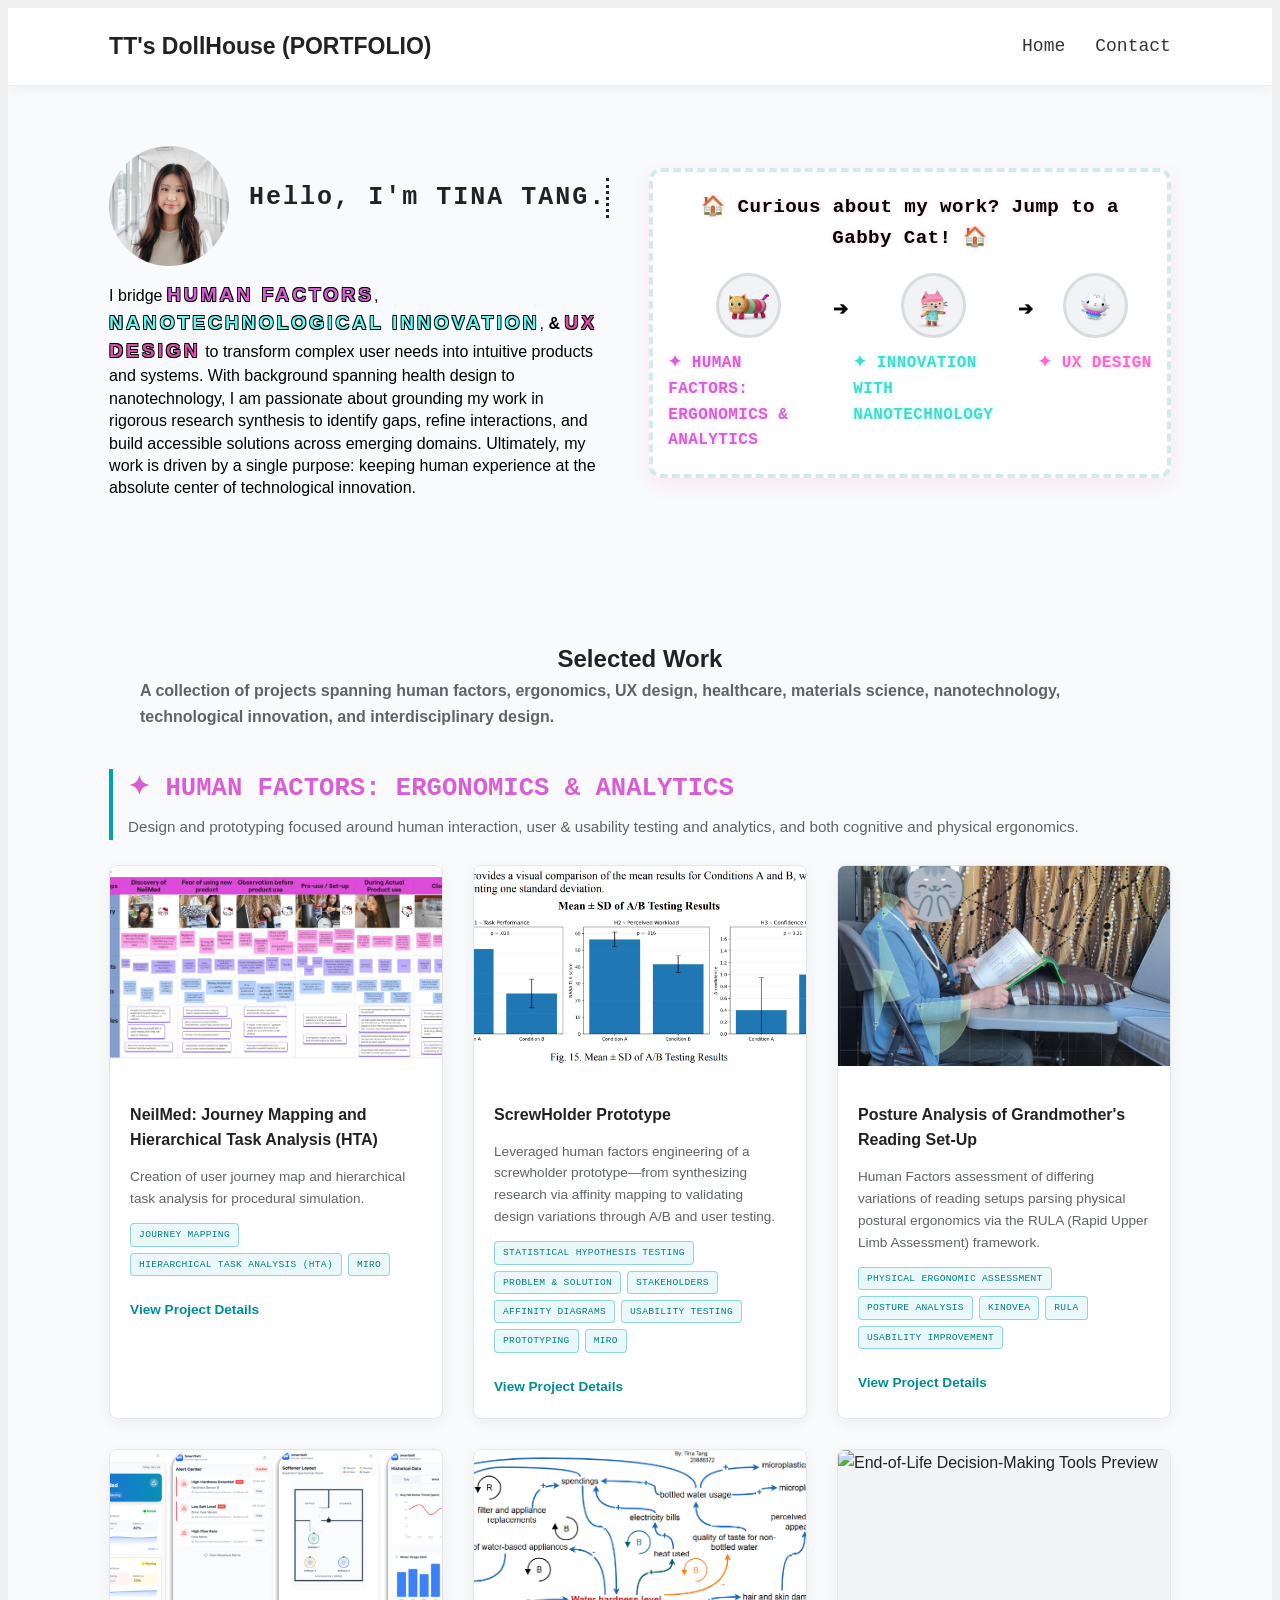
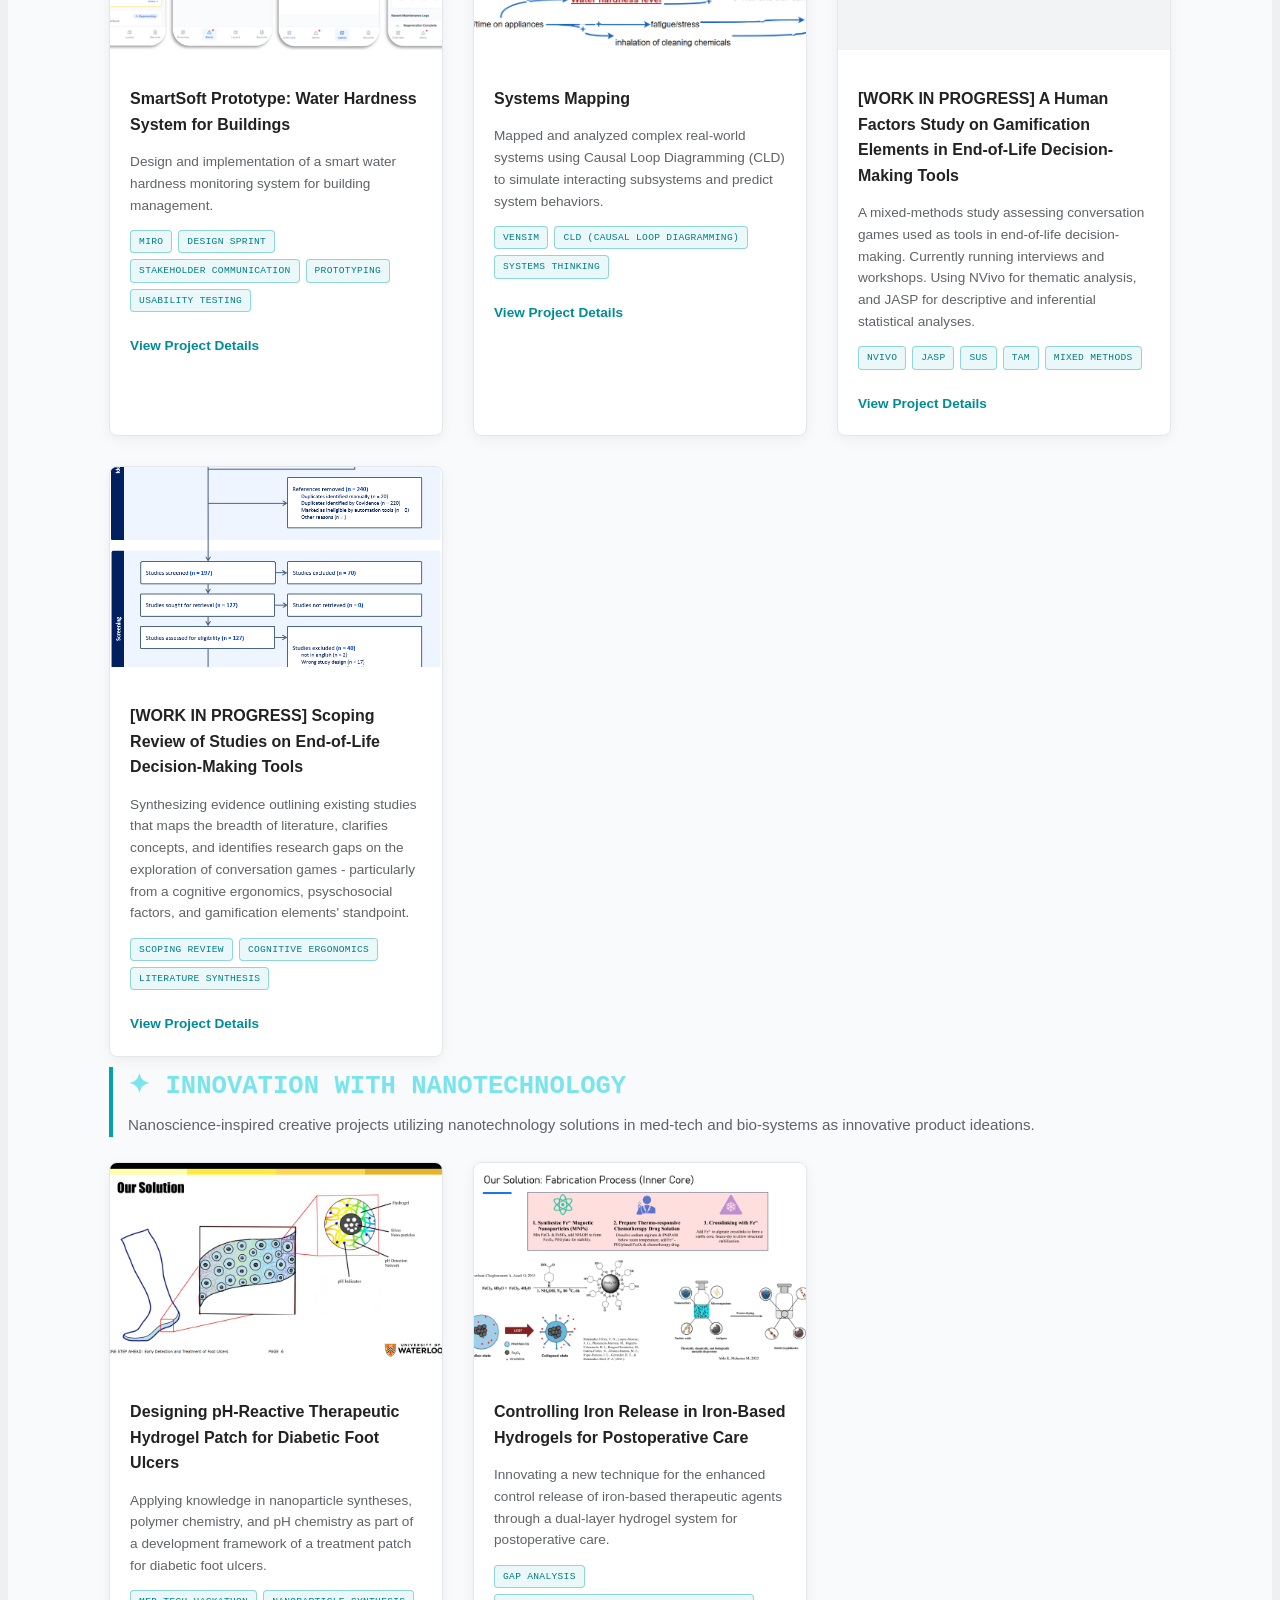
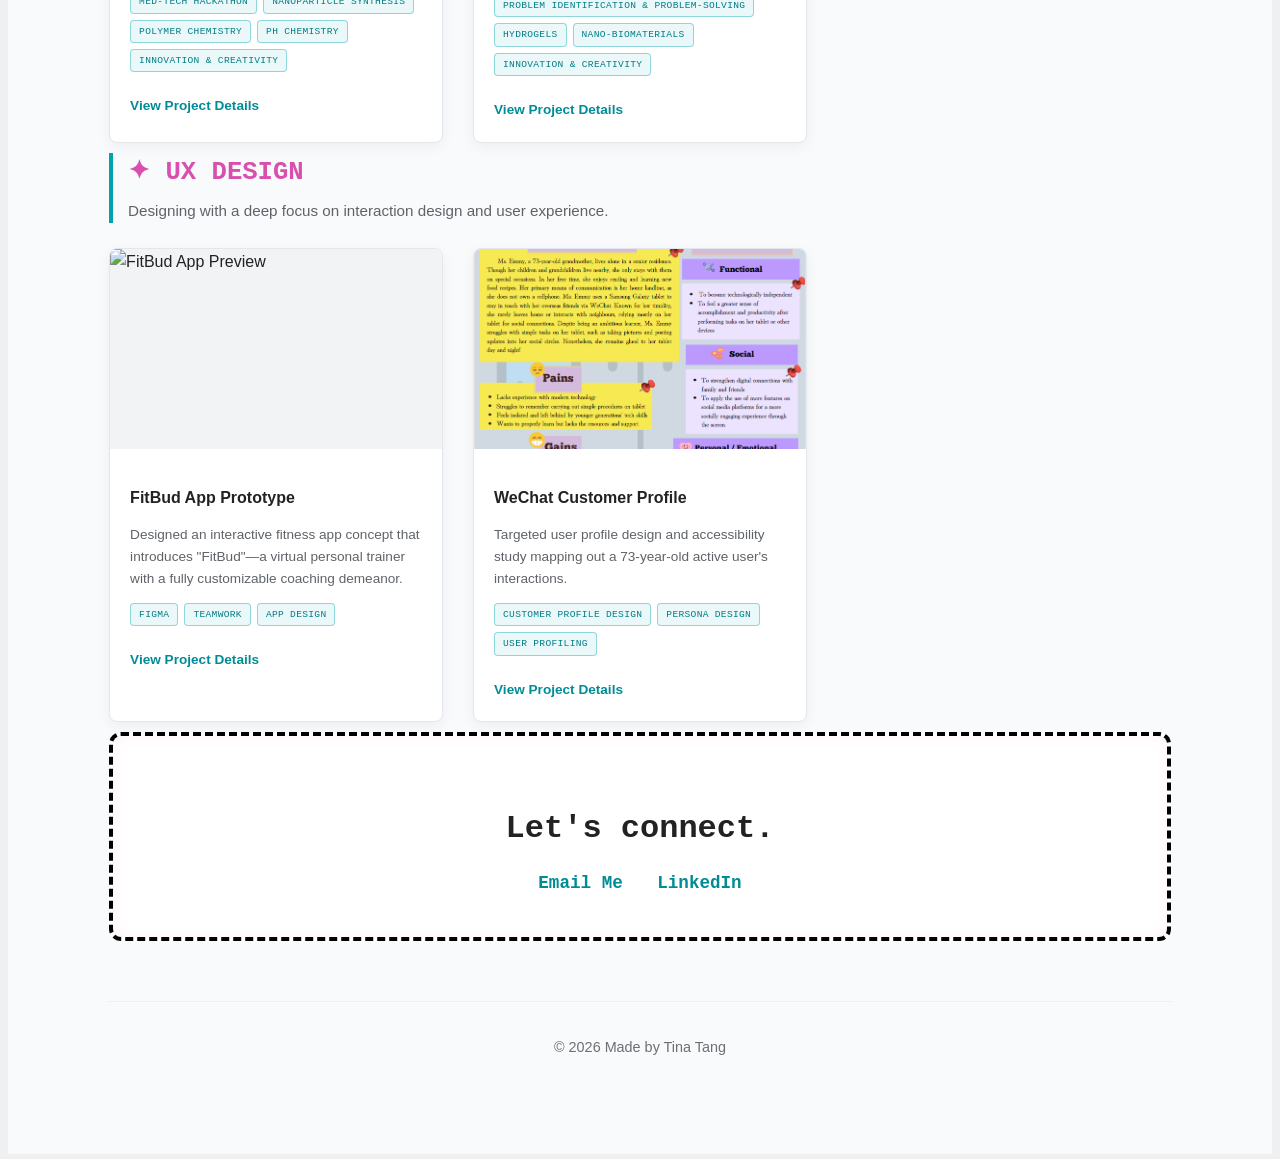
==== index.html @ b2c52e25 "screwholder item changes" ====
<!DOCTYPE html>
<html lang="en">

<head>
    <meta charset="UTF-8">
    <meta name="viewport" content="width=device-width, initial-scale=1.0">


    <link rel="stylesheet" href="style.css">
    
</head>



<body class="light-mode">
    <!-- =========================================================
         NAVIGATION BAR
         ========================================================= -->

    <header class="navbar">
        <div class="logo">
            TT's DollHouse (PORTFOLIO)
        </div>
        <nav class="navbar-links">
            <a href="index.html#about">Home</a>
            <a href="index.html#contact">Contact</a> 
        </nav>
    </header>

        <!-- =========================================================
         HERO / INTRODUCTION
         ========================================================= -->



   <!-- SIDE-BY-SIDE HERO & CHARACTER NAVIGATION CONTAINER -->
<section class="hero-split-container">
  
  <!-- LEFT SIDE: INTRODUCTORY BRANDING -->
  <div class="hero-left-intro">
    <div class="hero-title-row">
      <img src="linkedinphoto.png" alt="Tina Tang LinkedIn Photo" class="hero-image">
      <h1 class="split-hero-title">
        <span class="highlight">Hello, I'm TINA TANG.</span>
      </h1>
    </div>
    <div>
    <p class="hero-split-description">
      I bridge <span class="intro-keyword-human"><strong>HUMAN FACTORS</strong></span>, <span class="intro-keyword-nano"><strong>NANOTECHNOLOGICAL INNOVATION</strong></span>, <span class="intro-&"> <strong>& </strong></span><span class="intro-keyword-ux"><strong>UX DESIGN</strong></span> to transform complex user needs into intuitive products and systems. With background spanning health design to nanotechnology, I am passionate about grounding my work in rigorous research synthesis to identify gaps, refine interactions, and build accessible solutions across emerging domains. Ultimately, my work is driven by a single purpose: keeping human experience at the absolute center of technological innovation.


    </p>
    </div>
  </div>

  <!-- RIGHT SIDE: GABBY'S DOLLHOUSE CHARACTER NAVIGATION MENU -->
  <div class="gabby-nav-container split-nav-box">
    <p class="gabby-nav-title">🏠 Curious about my work? Jump to a Gabby Cat! 🏠</p>
    <div class="gabby-character-menu horizontal-menu">
      
      <!-- Pillow Cat -> Human Factors -->
      <a href="#human-section" class="gabby-nav-item compact-item">
        <div class="character-avatar-wrapper compact-avatar">
          <img src="pillowcat.png" alt="Pillow Cat" class="gabby-avatar">
        </div>
        <span class="gabby-label-color-human">✦ HUMAN FACTORS: ERGONOMICS & ANALYTICS</span>
      </a>

      <!-- Pink Middle Arrow 1 -->
      <span class="gabby-horizontal-arrow">➔</span>

      <!-- Baby Box -> Tech & Nano -->
      <a href="#innovation-section" class="gabby-nav-item compact-item">
        <div class="character-avatar-wrapper compact-avatar">
          <img src="babybox.png" alt="Baby Box" class="gabby-avatar">
        </div>
        <span class="gabby-label-color-innovation">✦ INNOVATION WITH NANOTECHNOLOGY</span>
      </a>

      <!-- Pink Middle Arrow 2 -->
      <span class="gabby-horizontal-arrow">➔</span>

      <!-- Cakey -> Product Evaluation -->
      <a href="#evaluation-section" class="gabby-nav-item compact-item">
        <div class="character-avatar-wrapper compact-avatar">
          <img src="cakeycat.png" alt="Cakey" class="gabby-avatar">
        </div>
        <span class="gabby-label-color-evaluation">✦ UX DESIGN</span>
      </a>

      <!---
      Pink Middle Arrow 3 
      <span class="gabby-horizontal-arrow">➔</span>

      Kitty Fairy -> Knowledge Synthesis 
      <a href="#synthesis-section" class="gabby-nav-item compact-item">
        <div class="character-avatar-wrapper compact-avatar">
          <img src="kittyfairy.png" alt="Kitty Fairy" class="gabby-avatar">
        </div>
        <span class="gabby-label color-synthesis">KNOWLEDGE SYNTHESIS</span>
      </a>
      -->

    </div>
  </div>

</section>
    <!-- =========================================================
         PROJECTS SECTION
         ========================================================= -->

    <!-- SELECTED WORK -->
  <section id="work" class="projects-section">
    <h1 class="h2">Selected Work</h1>

  
    <p class="section-intro">A collection of projects spanning human factors, ergonomics, UX design, healthcare, materials science, nanotechnology, technological innovation, and interdisciplinary design.</p>

  


    <!-- ================= SECTION 1: HUMAN ================= -->
    <div class="project-section-container"><div id="human-section" class="portfolio-track-block">
      <div class="track-header-zone">
        <h3 class="track-title color-human">✦ HUMAN FACTORS: ERGONOMICS & ANALYTICS</h3>
        <p class="track-desc">Design and prototyping focused around human interaction, user & usability testing and analytics, and both cognitive and physical ergonomics.</p>
      </div>

      <div class="projects-grid">
        <!-- Project 7 -->
        <a href="neilmed.html" class="project-card" target="_blank">
          <div class="image-zoom-container">
            <img src="neilmed-journey-map.jpg" alt="neilmed Preview">
          </div>
          <div class="card-info">
            <h3>NeilMed: Journey Mapping and Hierarchical Task Analysis (HTA)</h3>
            <p>Creation of user journey map and hierarchical task analysis for procedural simulation.</p>
            <div class="project-keywords">
              <span class="keyword-tag">Journey Mapping</span>
              <span class="keyword-tag">Hierarchical Task Analysis (HTA)</span>
              <span class="keyword-tag">Miro</span>
            </div>
            <span class="card-arrow-indicator">View Project Details</span>
          </div>
        </a>


        <!-- SCREWHOLDER PROJECT -->
        <a href="screwholder.html" class="project-card" target="_blank">
          <div class="image-zoom-container">
            <img src="screwholderpreview.PNG" alt="A/B Testing for ScrewHolder Prototype Preview">
          </div>
          <div class="card-info">
            <h3>ScrewHolder Prototype</h3>
            <p>Leveraged human factors engineering of a screwholder prototype—from synthesizing research via affinity mapping to validating design variations through A/B and user testing.</p>
            <div class="project-keywords">
              <span class="keyword-tag">Statistical Hypothesis Testing</span>
              <span class="keyword-tag">Problem & Solution</span>
              <span class="keyword-tag">Stakeholders</span>
              <span class="keyword-tag">Affinity Diagrams</span>
              <span class="keyword-tag">Usability Testing</span>
              <span class="keyword-tag">Prototyping</span>
              <span class="keyword-tag">Miro</span>
            </div>
            <span class="card-arrow-indicator">View Project Details</span>
          </div>
        </a>

        <!-- Project 3 -->
        <a href="grandma-posture.html" class="project-card" target="_blank">
          <div class="image-zoom-container">
            <img src="withpillow.jpeg" alt="Postural Ergonomics Assessment Preview">
          </div>
          <div class="card-info">
            <h3>Posture Analysis of Grandmother's Reading Set-Up</h3>
            <p>Human Factors assessment of differing variations of reading setups parsing physical postural ergonomics via the RULA (Rapid Upper Limb Assessment) framework.</p>
            <div class="project-keywords">
              <span class="keyword-tag">Physical Ergonomic Assessment</span>
              <span class="keyword-tag">Posture Analysis</span>
              <span class="keyword-tag">Kinovea</span>
              <span class="keyword-tag">RULA</span>
              <span class="keyword-tag">Usability Improvement</span>
            </div>
            <span class="card-arrow-indicator">View Project Details</span>
          </div>
        </a>

         <!-- SMARTSOFT WATER HARDNESS PROJECT -->
        <a href="water-hardness.html" class="project-card" target="_blank">
          <div class="image-zoom-container">
            <img src="smartsoft prototype preview.PNG" alt="water hardness Preview">
          </div>
          <div class="card-info">
            <h3>SmartSoft Prototype: Water Hardness System for Buildings</h3>
            <p>Design and implementation of a smart water hardness monitoring system for building management.</p>
            <div class="project-keywords">
              <span class="keyword-tag">Miro</span>
              <span class="keyword-tag">Design Sprint</span>
              <span class="keyword-tag">Stakeholder Communication</span>
              <span class="keyword-tag">Prototyping</span>
              <span class="keyword-tag">Usability Testing</span>
        
            </div>
            <span class="card-arrow-indicator">View Project Details</span>
          </div>
        </a>

        <!-- SYSTEMS MAPPING -->
        <a href="systemsmapping.html" class="project-card" target="_blank">
          <div class="image-zoom-container">
            <img src="CLD water hardness.PNG" alt="Systems Mapping Preview">
          </div>
          <div class="card-info">
            <h3>Systems Mapping</h3>
            <p>Mapped and analyzed complex real-world systems using Causal Loop Diagramming (CLD) to simulate interacting subsystems and predict system behaviors.</p>
            <div class="project-keywords">
              <span class="keyword-tag">Vensim</span>
              <span class="keyword-tag">CLD (Causal Loop Diagramming)</span>
              <span class="keyword-tag">Systems Thinking</span>
            </div>
            <span class="card-arrow-indicator">View Project Details</span>
          </div>
        </a>

<!-- EOL DECISION MAKING TOOLS MASTERS PROJECT -->
        <a href="project-end-of-life.html" class="project-card" target="_blank"> 
          <div class="image-zoom-container">
            <img src="cld games.PNG" alt="End-of-Life Decision-Making Tools Preview">
          </div>
          <div class="card-info">
            <h3>[WORK IN PROGRESS] A Human Factors Study on Gamification Elements in End-of-Life Decision-Making Tools</h3>
            <p>A mixed-methods study assessing conversation games used as tools in end-of-life decision-making. Currently running interviews and workshops. Using NVivo for thematic analysis, and JASP for descriptive and inferential statistical analyses.</p>
            <div class="project-keywords">
              <span class="keyword-tag">NVivo</span>
              <span class="keyword-tag">JASP</span>
              <span class="keyword-tag">SUS</span>
              <span class="keyword-tag">TAM</span>
              <span class="keyword-tag">Mixed Methods</span>
            </div>
            <span class="card-arrow-indicator">View Project Details</span>
          </div>
        
        </a>

        <!-- SCOPING REVIEW PROJECT -->
        <a href="scopingreview.html" class="project-card" target="_blank">
          <div class="image-zoom-container">
            <img src="scopingreviewpreview.PNG" alt="Scoping Review Project Preview">
          </div>
          <div class="card-info">
            <h3>[WORK IN PROGRESS] Scoping Review of Studies on End-of-Life Decision-Making Tools</h3>
            <p>Synthesizing evidence outlining existing studies that maps the breadth of literature, clarifies concepts, and identifies research gaps on the exploration of conversation games - particularly from a cognitive ergonomics, psyschosocial factors, and gamification elements' standpoint.</p>
            <div class="project-keywords">
              <span class="keyword-tag">Scoping Review</span>
              <span class="keyword-tag">Cognitive Ergonomics</span>
              <span class="keyword-tag">Literature Synthesis</span>
            </div>
            <span class="card-arrow-indicator">View Project Details</span>
            
          </div>
        </a>
      
      </div>
    </div>
</div>

    <!-- ================= SECTION 2: INNOVATION WITH TECH ================= -->
    <div class="project-section-container"><div id="innovation-section" class="portfolio-track-block">
      <div class="track-header-zone">
        <h3 class="track-title color-innovation">✦ INNOVATION WITH NANOTECHNOLOGY</h3>
        <p class="track-desc">Nanoscience-inspired creative projects utilizing nanotechnology solutions in med-tech and bio-systems as innovative product ideations.</p>
      </div>

      <div class="projects-grid">
        <!-- FOOT ULCER PROJECT -->
        <a href="foot-ulcer.html" class="project-card" target="_blank">
          <div class="image-zoom-container">
            <img src="fu1.png" alt="Diabetic Foot Ulcer Detection Preview">
          </div>
          <div class="card-info">
            <h3>Designing pH-Reactive Therapeutic Hydrogel Patch for Diabetic Foot Ulcers</h3>
            <p>Applying knowledge in nanoparticle syntheses, polymer chemistry, and pH chemistry as part of a development framework of a treatment patch for diabetic foot ulcers.</p>
            <div class="project-keywords">
              <span class="keyword-tag">Med-Tech Hackathon</span>
              <span class="keyword-tag">Nanoparticle Synthesis</span>
              <span class="keyword-tag">Polymer Chemistry</span>
              <span class="keyword-tag">pH Chemistry</span>
              <span class="keyword-tag">Innovation & Creativity</span>
            </div>
            <span class="card-arrow-indicator">View Project Details</span>
          </div>
        </a>

                <!-- IRON-BASED HYDROGEL PROJECT -->
        <a href="iron-based-hydrogels.html" class="project-card" target="_blank">
          <div class="image-zoom-container">
            <img src="sol1.png" alt="dual based hydrogel preview">
          </div>
          <div class="card-info">
            <h3>Controlling Iron Release in Iron-Based Hydrogels for Postoperative Care</h3>
            <p>Innovating a new technique for the enhanced control release of iron-based therapeutic agents through a dual-layer hydrogel system for postoperative care.</p>
            <div class="project-keywords">

              <span class="keyword-tag">Gap Analysis</span>
              <span class="keyword-tag">Problem Identification & Problem-Solving</span>
              <span class="keyword-tag">Hydrogels</span>
              <span class="keyword-tag">Nano-Biomaterials</span>
              <span class="keyword-tag">Innovation & Creativity</span>
            </div>
            <span class="card-arrow-indicator">View Project Details</span>
          </div>
        </a>
      </div>
    </div>
</div>

    <!-- ================= SECTION 3: UX DESIGN ================= -->
    <div id="evaluation-section" class="portfolio-track-block">
      <div class="track-header-zone">
        <h3 class="track-title color-evaluation">✦ UX DESIGN</h3>
        <p class="track-desc">Designing with a deep focus on interaction design and user experience.</p>
      </div>

      <div class="projects-grid">
         <!-- FITBUD -->
        <a href="fitbud.html" class="project-card" target="_blank">
          <div class="image-zoom-container">
            <img src="slide1.jpg" alt="FitBud App Preview">
          </div>
          <div class="card-info">
            <h3>FitBud App Prototype</h3>
            <p>Designed an interactive fitness app concept that introduces "FitBud"—a virtual personal trainer with a fully customizable coaching demeanor.</p>
            <div class="project-keywords">
              <span class="keyword-tag">Figma</span>
              <span class="keyword-tag">Teamwork</span>
              <span class="keyword-tag">App Design</span>
            </div>
            <span class="card-arrow-indicator">View Project Details</span>
          </div>
        </a>
        
        <!-- CUSTOMER PROFILE DESIGN PROJECT -->
        <a href="Customer Profile Design.PNG" class="project-card" target="_blank">
          <div class="image-zoom-container">
            <img src="Customer Profile Design.PNG" alt="WeChat User Profile Preview">
          </div>
          <div class="card-info">
            <h3>WeChat Customer Profile</h3>
            <p>Targeted user profile design and accessibility study mapping out a 73-year-old active user's interactions.</p>
            <div class="project-keywords">
              <span class="keyword-tag">Customer Profile Design</span>
              <span class="keyword-tag">Persona Design</span>
              <span class="keyword-tag">User Profiling</span>
            </div>
            <span class="card-arrow-indicator">View Project Details</span>
          </div>
        </a>


      </div>
    </div>


    <!-- ================= SECTION 4: KNOWLEDGE SYNTHESIS ================= 
    <div id="synthesis-section" class="portfolio-track-block">
      <div class="track-header-zone">
        <h3 class="track-title color-synthesis">✦ KNOWLEDGE SYNTHESIS</h3>
        <p class="track-desc">Consolidating literature, framing cross-disciplinary vectors, and outputting evidence pathways.</p>
      </div>
    
      </div>
    </div>

  </section>
        <!-- =========================================================
         CONTACT
         ========================================================= -->

    <section id="contact" class="contact-section">

        <div class="section-heading">

            <h2>
                Let's connect.
            </h2>

        </div>


        <div class="contact-links">

            <a
                href="mailto:t48tang@uwaterloo.ca"
                class="contact-link"
                target="_blank"
                rel="noopener noreferrer"
            >
                Email Me
            </a>


            <a
                href="https://www.linkedin.com/in/tina-t-88444a1b4"
                target="_blank"
                rel="noopener noreferrer"
                class="contact-link"
            >
                LinkedIn
            </a>



        </div>

    </section>



    <!-- =========================================================
         FOOTER
         ========================================================= -->

    <footer>

        <p>
            &copy; 2026 Made by Tina Tang
        </p>

    </footer>


</body>

</html>
---- style.css ----
/* Universal Resets and Variables */
* {
    box-sizing: border-box;
    font-family: 'Segoe UI', Tahoma, Geneva, Verdana, sans-serif;
}

:root {
    --bg-dark: #121212;
    --card-bg: #1e1e1e;
    --text-light: #ffffff;
    --text-muted: #a0a0a0;
    --accent: #00adb5;
}

html {
    scroll-behavior: smooth;
}

body {
    background-color: var(--bg-dark);
    color: var(--text-light);
    line-height: 1.6;
}

/* Header/Navigation */
.navbar {
  
   /* 1. Set the path to your image (local folder path or absolute web URL) */
  background-image: url('gabbybg2.jpeg');

  /* 2. Prevent the image from repeating like a tile grid */
 background-repeat: no-repeat;

  /* 3. Center the image horizontally and vertically */
background-position: center;

  /* 4. Scale the image to completely cover the container proportionally */
 background-size: cover;

  /* 5. Set a fallback color in case the image fails to load */
  background-color: #f0f0f0;
  

    display: flex;
    justify-content: space-between;
    align-items: center;
    padding: 20px 8%;
    background-color: rgba(18, 18, 18, 0.95);
    position: sticky;
    top: 0;
    z-index: 100;
}

.navbar .logo {
    font-size: 24px;
    font-weight: bold;
}

.navbar nav a {
    color: var(--text-light);
    text-decoration: none;
    margin-left: 10px;
    transition: color 0.3s;
    font-family:"VT323", monospace;
}

.navbar nav a:hover {
    color: var(--accent);
}

/* Hero Section */
.hero-section {
    min-height: 80vh;
    display: flex;
    justify-content: center;
    align-items: center;
    text-align: center;
    padding: 0 20px;
    background-size: cover;
    background-position: center;
}

.hero-content h1 {
    font-size: 3rem;
    margin-bottom: 15px;
}

@import url('https://googleapis.com');

.hero-left-intro .highlight {
  /* Font styling */
  font-family: 'VT323', monospace; /* A rounded, pixelated-style font */
  font-size: 25px;
  font-weight: bold;
  
  /* Layout & Typewriter setup */
  display: inline-block;
  white-space: nowrap;          /* Keeps the text on a single line */
  overflow: hidden;             /* Hides the text as it reveals */
  letter-spacing: 2px;
  
  /* Typing bar (Cursor) */
  border-right: 3px dotted #000; /* Change color to match your design */
  
  /* Animations */
  /* Adjust 3s to make it type faster or slower */
  animation: 
    typing 15s steps(50, end) infinite,
    blink-cursor 3s step-end infinite;
}

/* The Typing Reveal Effect */
@keyframes typing {
  0%, 10% { width: 0; }           /* Holds at the start blank */
  40%, 70% { width: 100%; }       /* Fully typed out and pauses to be read */
  90%, 100% { width: 0; }         /* Disappears to loop again */
}

/* The Blinking Cursor Effect */
@keyframes blink-cursor {
  from, to { border-color: transparent }
  50% { border-color: #000; }     /* Match your dotted line color here */
}


.highlight2 {
    color: #00ffff;
}

.hero-content p {
    font-size: 1.2rem;
    color: var(--text-muted);
    max-width: 1200px;
    margin: 0 auto 30px auto;
}

.btn {
    display: inline-block;
    padding: 10px 25px;
    background-color: var(--accent);
    color: var(--text-light);
    text-decoration: none;
    border-radius: 5px;
    font-weight: bold;
    transition: background-color 0.3s;
}

.btn:hover {
    background-color: #007a80;
}

/* Projects Section */
html, body {
  max-width: 100%;
  overflow-x: hidden;
}

.h2 {
   /* color: magenta;  */
    text-align: center;
    margin-bottom: 20px;
}

.projects-section {
    padding: 60px 8%;
}

.projects-section h2 {
    text-align: center;
    margin-bottom: 40px;
    font-size: 2rem;
    font-family:"VT323", monospace;
    font-weight: bold;
}

.projects-grid {
    display: grid;
    grid-template-columns: repeat(3, 1fr); /* Makes exactly 2 columns of equal size */
    gap: 30px;
}

.project-card {
    background-color: var(--card-bg);
    border-radius: 8px;
    overflow: hidden;
    transition: transform 0.3s;
}

.project-card:hover {
    transform: translateY(-5px);

}

.project-card img {
    width: 100%;
    height: 200px;
    object-fit: cover;
}

.card-info {
    padding: 20px;
}

.card-info h3 {
    margin-bottom: 10px;
}

.card-info p {
    color: var(--text-muted);
    font-size: 0.95rem;
}

.h1{
    color: magenta;
}

/* Tables */
/* Table Container Styling */
  .task-table {
    width: 100%;
    max-width: 900px;
    margin: 20px auto;
    border-collapse: collapse;
    background-color: #0b0b0b; /* Deep dark background */
    color: #f0f0f0;
    font-family: 'Segoe UI', Tahoma, Geneva, Verdana, sans-serif;
    box-shadow: 0 4px 20px rgba(0, 255, 204, 0.15); /* Soft teal glow */
    border-radius: 8px;
    overflow: hidden;
    border: 1px solid #1a1a1a;
  }

  /* Table Header Styling */
  .task-table th {
    background: linear-gradient(135deg, #ff007f 0%, #00ffff 100%); /* Magenta to Teal gradient */
    color: #000000;
    text-transform: uppercase;
    letter-spacing: 1px;
    font-weight: 500;
    padding: 14px 18px;
    text-align: left;
    font-size: 0.95rem;
  }

  /* Table Cells Styling */
  .task-table td {
    padding: 14px 18px;
    border-bottom: 1px solid #1f1f1f;
    font-size: 0.95rem;
    line-height: 1.4;
  }

  /* Alternating Row Colors for Better Readability */
  .task-table tr:nth-child(even) {
    background-color: #121212;
  }

  .task-table tr:nth-child(odd) {
    background-color: #080808;
  }

  /* Hover Effect */
  .task-table tr:hover {
    background-color: #1a1a1a;
    transition: background-color 0.2s ease-in-out;
  }

  /* Last row border removal */
  .task-table tr:last-child td {
    border-bottom: none;
  }

  /* Difficulty Badges */
  .badge {
    display: inline-block;
    padding: 4px 10px;
    border-radius: 12px;
    font-size: 0.85rem;
    font-weight: 600;
    text-align: center;
  }

  .badge-easy {
    background-color: rgba(0, 255, 255, 0.15);
    color: #00ffff; /* Teal */
    border: 1px solid #00ffff;
  }

  .badge-moderate {
    background-color: rgba(255, 153, 0, 0.15);
    color: #ff9900; /* Warm amber for contrast */
    border: 1px solid #ff9900;
  }

  .badge-difficult {
    background-color: rgba(255, 0, 127, 0.15);
    color: #ff007f; /* Magenta */
    border: 1px solid #ff007f;
  }

/* Contact Section */
.contact-section {
    padding: 50px 20px;
    text-align: center;
    background-color: var(--card-bg);

}

.contact-section h2 {
    margin-bottom: 15px;
}

.contact-section p {
    color: var(--text-muted);
    margin-bottom: 30px;
}

.contact-links a {
    display: inline-block;
    margin: 0 15px;
    color: var(--accent);
    text-decoration: none;
    font-size: 1.1rem;
    font-weight: bold;
}

.contact-links a:hover {
    text-decoration: underline;
}


/* Arrow Container */

.arrow-container {
    display: flex;
    flex-direction: column; /* Stacks the items vertically */
    align-items: center;    /* Centers them horizontally */
    gap: 20px;              /* Adjusts the vertical space between arrows */
    font-size: 24px;        /* Adjusts the size of the arrows */
    color: #f443ce;            /* Sets arrow color */
}

.image-row { 
  display: flex; 
  flex-wrap: wrap; /* This pushes images to the next line when they run out of space */
  gap: 10px; /* Space between images */ 
} 

.image-row img { 
  width: 500px; /* Set your desired uniform width */ 
  object-fit: contain; /* Prevents distortion by scaling the image to fit */ 
}

/* Footer */
footer {
    text-align: center;
    padding: 20px;
    font-size: 0.9rem;
    color: var(--text-muted);
}

/* Mobile Responsiveness */
/* ==========================================================================
   RESPONSIVE DESIGN BREAKPOINT
   ========================================================================== */
 @media (max-width: 1024px) {
  .hero-split-container {
    flex-direction: column; /* Stacks layout elements on mobile/tablets cleanly */
    gap: 30px;
  }
  .hero-left-intro, .split-nav-box {
    max-width: 100%;
    width: 100%;
  }
  .horizontal-menu {
    display: flex !important;
    flex-direction: row !important;
    /* Keeps spacing uniform on tablet screen sizes */
    justify-content: space-around !important; 
    /* 1. Aligns the bottom baselines of everything in the menu row */
    align-items: flex-end !important; 
    flex-wrap: nowrap !important;
    gap: 4px !important;
  }
  .gabby-horizontal-arrow {
    color: #f443ce;
    font-size: 18px;
    font-weight: bold;
    user-select: none;
    display: flex;
    align-items: center;
    justify-content: center;
    /* 2. Clears old manual top spacing overrides */
    margin-top: 0 !important; 
    /* 3. Pulls the arrow up into the text baseline zone on smaller viewports */
    margin-bottom: 22px !important; 
  }
}

    .hero-content h1 {
        font-size: 5rem;
    }








/* ==========================================================================
   PROJECTS SECTION ENHANCEMENTS & IMAGE ENLARGING EFFECT
   ========================================================================== */

.section-intro {
  text-align: left;
  max-width: 1000px;
  margin: -20px auto 40px auto;
  color: var(--text-muted);
  font-weight: bold;
}

.portfolio-track-block {
  margin-bottom: 10px; /* MODIFIABLE INDICATOR: Space between tracking blocks */
}

.track-header-zone {
  border-left: 4px solid var(--accent); /* MODIFIABLE INDICATOR: Accent left-border track style */
  padding-left: 15px;
  margin-bottom: 25px;
}

.track-title {
  font-size: 1.6rem;
  margin: 0 0 5px 0;
  font-weight: 800;
}

/* Base track branding colors (incorporating magenta, pink, turquoise) */
.color-human { color: #d95dd7; }       /* Magenta */
.color-innovation { color: #00ffff; }  /* Turquoise / Cyan */
.color-evaluation { color: #ff66cc; }  /* Bright Pink */
.color-synthesis { color: #00adb5; }   /* Muted Turquoise Variable */

.track-desc {
  margin: 0;
  color: var(--text-muted);
  font-size: 0.95rem;
}

/* Clean grid architecture link override */
.projects-grid .project-card {
  text-decoration: none;
  color: inherit;
  display: flex;
  flex-direction: column;
  height: 100%;
  border: 1px solid #2a2a2a; /* MODIFIABLE INDICATOR: Subtle card perimeter borders */
}

/* Image zoom container mask */
.image-zoom-container {
  width: 100%;
  height: 200px; /* MODIFIABLE INDICATOR: Control uniformly bounded graphic viewport heights */
  overflow: hidden; /* Vital mask constraint for holding expanding picture zoom bounds inside */
  background-color: #151515;
}

/* Graphic transition states */
.image-zoom-container img {
  width: 100%;
  height: 100%;
  object-fit: cover;
  transition: transform 0.4s cubic-bezier(0.25, 0.46, 0.45, 0.94); /* Smooth easing acceleration */
}

/* THE HOVER PREVIEW IMAGE ENLARGEMENT TRICK */
.project-card:hover .image-zoom-container img {
  transform: scale(1.12); /* MODIFIABLE INDICATOR: Controls thumbnail expansion multiplier (e.g., 1.15 = 115%) */
}

/* Neon elevation overlay on hovering whole card cards */
.project-card:hover {
  transform: translateY(-6px);
  border-color: var(--accent); /* MODIFIABLE INDICATOR: Changes boundary highlight tone when focused */
  box-shadow: 0 10px 25px rgba(0, 255, 204, 0.15); /* Soft turquoise splash glare glow */
}

.card-arrow-indicator {
  display: inline-block;
  margin-top: 15px;
  font-size: 0.85rem;
  font-weight: bold;
  /* color: magenta; /* Matching color schemes */
  transition: color 0.2s;
}

.project-card:hover .card-arrow-indicator {
  /*color: #00ffff; /* Alternates indicator values upon wrapper focus */
}


/* ==========================================================================
   GABBY'S DOLLHOUSE THEMED CHARACTER NAVIGATION
   ========================================================================== */

.gabby-nav-container {
  background-color: #ffffff; /* MODIFIABLE INDICATOR: Changes backing deck block backdrop color */
  border-radius: 12px;
  padding: 65px 55px;
  margin-bottom: 60px;
  border: 1px dashed #fcfcfc; /* Playful dashed magenta perimeter context */
  box-shadow: inset 0 0 15px rgba(255, 0, 127, 0.05);
}

.gabby-nav-title {
  text-align: center;
  font-family: 'VT323', monospace;
  font-weight: bold;
  margin: 0 0 20px 0;
  font-size: 1.0rem;
  letter-spacing: 0.4px;
  color: #000000;
  text-shadow: 0 0 5px rgba(255, 0, 127, 0.2); /* Subtle magenta glow */
}

.gabby-character-menu {
  display: flex;
  justify-content: space-around;
  flex-wrap: wrap;
  gap: 20px;
}

.gabby-nav-item {
  display: flex;
  flex-direction: column;
  align-items: center;
  text-decoration: none;
  transition: transform 0.2s ease;
  cursor: pointer;
  width: 160px; /* MODIFIABLE INDICATOR: Dictates width block footprint constraints */
  font-family: 'VT323', monospace;
}

/* Base circular housing for avatars */
.character-avatar-wrapper {
  width: 85px;  /* MODIFIABLE INDICATOR: Scale your profile cutout frame shapes */
  height: 85px;
  border-radius: 50%;
  background: #252529; /* Background backplate inside avatar circle */
  border: 3px solid #333; /* Default framing ring */
  overflow: hidden;
  display: flex;
  align-items: center;
  justify-content: center;
  transition: all 0.3s cubic-bezier(0.175, 0.885, 0.32, 1.275); /* Snappy pop-up animation curve */
}

.gabby-avatar {
  width: 85%;
  height: 85%;
  object-fit: contain; /* Assures cartoon properties scale nicely inside without warping geometry */
}

.gabby-label {
  margin-top: 15px;
  font-family: 'VT323', monospace;
  font-size: 3.0rem;
  font-weight: bolder;
  text-align: center;
  transition: color 0.2s;
  letter-spacing:normal;

}

.gabby-label-color-human {
  color: #d95dd7; /* Purple */
  font-family: 'VT323', monospace;
  max-width: 100%;
  letter-spacing: 0.4px;
  margin-top: 13px;
  text-shadow: 0 0 5px rgba(217, 93, 215, 0.3); /* Subtle purple glow */
  
}

.gabby-label-color-innovation {
  color: rgb(65, 219, 203); /* Turquoise */
  font-family: 'VT323', monospace;
  max-width: 100%;
  letter-spacing: 0.4px;
  margin-top: 13px;
  text-shadow: 0 0 5px rgba(0, 255, 255, 0.3); /* Subtle turquoise glow */
}

.gabby-label-color-evaluation {
  color: #ff66cc; /* Bright Pink */
  font-family: 'VT323', monospace;
  max-width: 100%;
  letter-spacing: 0.4px;
  margin-top: 13px;
  text-shadow: 0 0 5px rgba(255, 102, 204, 0.3); /* Subtle pink glow */
}

.gabby-label-color-human:hover {
  color: #ff1ffb; /* Purple */
  text-shadow: 4px 4px 8px rgba(247, 148, 245, 0.3); /* Subtle purple glow */
  font-family: 'VT323', monospace;
  max-width: 100%;
}

.gabby-label-color-innovation:hover {
  color: #84f7ff; /* Turquoise */
  text-shadow: 4px 4px 8px rgba(0, 255, 255, 0.3); /* Subtle turquoise glow */
  font-family: 'VT323', monospace;
  max-width: 100%;
}

.gabby-label-color-evaluation:hover {
  color: #ff32bb; /* Bright Pink */
  text-shadow: 4px 4px 8px rgba(223, 60, 168, 0.3); /* Subtle pink glow */
  font-family:'VT323', monospace;
  max-width: 100%;
}

/* HOVER ANIMATIONS FOR THE CHARACTERS Menu Items */
.gabby-nav-item:hover {
  transform: translateY(-8px) scale(1.05); /* Whimsical bouncy pushup action */
}

/* Give unique neon border colors to each character circle on hover */
.gabby-nav-item:hover .character-avatar-wrapper {
  background-color: #1a1a24;
}




/* ==========================================================================
   SIDE-BY-SIDE SPLIT ARCHITECTURE
   ========================================================================== */

.hero-split-container {
  display: flex;
  align-items: center;
  justify-content: space-between;
  gap: 40px;
  padding: 60px 8%;
  background-color: var(--bg-dark); /* Keeps standard deep theme background */
  font-weight: 500;
  letter-spacing: 1.5px;
}



/* LEFT SIDE: Brand Stylization */
.hero-left-intro {
  flex: 1;
  max-width: 50%;
  display: flex;
  flex-direction: column;
  gap: 15px;
}



.hero-title-row {
  display: flex;
  align-items: center;
  gap: 20px; /* Space between LinkedIn photo and text */
}

.hero-title-row .hero-image {
  width: 120px;  /* Downsized slightly to flow cleanly inside a horizontal subline layout */
  height: 120px;
  border-radius: 50%;
  object-fit: cover;
 /* border: 2px solid #00ffff; /* Turquoise frame outline accent */
}

.split-hero-title {
  font-size: 2.0rem;
  margin: 0;
  font-weight: 700;
  letter-spacing: 0.08px;
}

.hero-split-description {
  font-size: 1.1rem;
  line-height: 1.6;
  color: var(--text-light);
  margin: 0;
  align-items: center;
}

.hero-split-description {
    font-size: 1.0rem;
    /* font-family: 'VT323', monospace; /* A rounded, pixelated-style font */
    color: var(--text-light);
    color:black;
    max-width: 1200px;
    margin: 0 5px 0px 0px;
    margin-top: 1px;
    align-items: center;
    line-height: 1.4;
    letter-spacing:normal;
}

/* Color Scheme Stylizations for Bio */
.text-pink {
  color: rgb(237, 87, 192); /* Vibrant Magenta/Pink branding */
  text-shadow: 0 0 10px rgba(255, 0, 127, 0.2);
}

.text-turquoise {
  color: #00ffff; /* Bright Turquoise */
  text-shadow: 0 0 10px rgba(0, 255, 255, 0.2);
}


/* RIGHT SIDE: Compact Downsized Character Navigation */
.split-nav-box {
  flex: 1;
  max-width: 50%;
  margin-bottom: 0 !important; /* Overrides previous global bottom margins */
  padding: 20px 15px !important;
}

.horizontal-menu {
  display: flex !important;
  flex-direction: row !important;
  /* CHANGE THIS: space-between or space-around keeps spacing uniform */
  justify-content: space-around !important; 
  align-items: flex-start !important; /* Aligns the tops of the circles cleanly */
  flex-wrap: nowrap !important;
  gap: 4px !important;
}

.compact-item {
  /* CHANGE THIS: Changing from 90px to auto lets the item expand gently */
  width: auto !important; 
  max-width: 160px; /* Optional cap to prevent any single icon column from getting too wide */
  display: flex;
  flex-direction: column;
  align-items: center;
}

.compact-avatar {
  width: 65px !important; /* Smaller circular frame diameter footprint */
  height: 65px !important;
}

.compact-item .gabby-label {
  margin-top: 10px;
  font-size: 1.0rem !important;
  font-weight: bold;
  text-align: normal;
  /* CHANGE THIS: 'normal' allows text to break onto new lines naturally */
  white-space: normal !important; 
  line-height: 1.7;
  width: 100%;
  font-family:'VT323', monospace;
}

/* Horizontal Centered Connecting Arrows */
.gabby-horizontal-arrow {
  color: #000000;
  font-size: 18px;
  font-weight: bold;
  user-select: none;
  display: flex;
  align-items: center;
  justify-content: center;
  /* CHANGE THIS: Shifts the arrow vertically so it aligns with the avatar circles, not the text */
  margin-top: 22px; 
}


/* ==========================================================================
   RESPONSIVE DESIGN BREAKPOINT
   ========================================================================== */
/* ==========================================================================
   RESPONSIVE DESIGN BREAKPOINT
   ========================================================================== */
@media (max-width: 1024px) {
  .hero-split-container {
    flex-direction: column; /* Stacks layout elements on mobile/tablets cleanly */
    gap: 30px;
  }
  .hero-left-intro, .split-nav-box {
    max-width: 100%;
    width: 100%;
  }
  .horizontal-menu {
    display: flex !important;
    flex-direction: row !important;
    /* Keeps spacing uniform on tablet screen sizes */
    justify-content: space-around !important; 
    /* 1. Aligns the bottom baselines of everything in the menu row */
    align-items: flex-end !important; 
    flex-wrap: nowrap !important;
    gap: 4px !important;
  }
  .gabby-horizontal-arrow {
    color: #000000;
    font-size: 18px;
    font-weight: bold;
    user-select: none;
    display: flex;
    align-items: center;
    justify-content: center;
    /* 2. Clears old manual top spacing overrides */
    margin-top: 0 !important; 
    /* 3. Pulls the arrow up into the text baseline zone on smaller viewports */
    margin-bottom: 22px !important; 
  }

.horizontal-menu {
  display: flex !important;
  flex-direction: row !important;
  justify-content: space-around !important; 
  /* 1. Push everything to sit on the same bottom baseline */
  align-items: flex-end !important; 
  flex-wrap: nowrap !important;
  gap: 4px !important;
}

/* Horizontal Centered Connecting Arrows */
.gabby-horizontal-arrow {
  color: #000000;
  font-size: 18px;
  font-weight: bold;
  user-select: none;
  display: flex;
  align-items: center;
  justify-content: center;
  /* 2. Clear any old top margins entirely */
  margin-top: 0 !important;
  /* 3. Pull the arrow slightly up up from the absolute bottom to land in the text sweet spot.
        Adjust this value (e.g., -15px to -30px) depending on your font size! */
  margin-bottom: 22px !important; 
}@media



}
.gabby-nav-item:nth-child(1):hover .character-avatar-wrapper { border-color: #d95dd7; box-shadow: 0 0 15px rgba(217, 93, 215, 0.6); } /* Pillow Cat */
.gabby-nav-item:nth-child(3):hover .character-avatar-wrapper { border-color: #00ffff; box-shadow: 0 0 15px rgba(0, 255, 255, 0.6); } /* Baby Box */
.gabby-nav-item:nth-child(5):hover .character-avatar-wrapper { border-color: #ff99dd; box-shadow: 0 0 15px rgba(255, 102, 204, 0.6); } /* Cakey */
.gabby-nav-item:nth-child(7):hover .character-avatar-wrapper { border-color: #00adb5; box-shadow: 0 0 15px rgba(0, 173, 181, 0.6); } /* Kitty Fairy */


/* ==========================================================================
   LIGHT MODE — PORTFOLIO THEME
   ========================================================================== */

body.light-mode {

  /* ---------- Main Colour Variables ---------- */
  --bg-dark: #f8fafc;
  --card-bg: #ffffff;
  --text-light: #222222;
  --text-muted: #5f6368;
  --accent: #00a3ad;

  background-color: var(--bg-dark);
  /* 1. Set the path to your image (local folder path or absolute web URL) */
 /background-image: url('gabbybg1.jpg');

  /* 2. Prevent the image from repeating like a tile grid */
 background-repeat: no-repeat;

  /* 3. Center the image horizontally and vertically */
background-position: center;

  /* 4. Scale the image to completely cover the container proportionally */
 background-size: cover;

  /* 5. Set a fallback color in case the image fails to load */
 background-color: #f0f0f0;
  
  color: var(--text-light);
}


/* ==========================================================================
   NAVIGATION
   ========================================================================== */

body.light-mode .navbar {
  background-color: rgba(255, 255, 255, 0.96);
  box-shadow: 0 2px 12px rgba(0, 0, 0, 0.06);
  border-bottom: 1px solid #eeeeee;

  
   /* 1. Set the path to your image (local folder path or absolute web URL) */
 /* background-image: url('gabbybg1.jpg');

  /* 2. Prevent the image from repeating like a tile grid */
 /*background-repeat: no-repeat;

  /* 3. Center the image horizontally and vertically */
/*background-position: center;

  /* 4. Scale the image to completely cover the container proportionally */
 /*background-size: cover;

  /* 5. Set a fallback color in case the image fails to load */
 /* background-color: #f0f0f0;*/
  
}

body.light-mode .navbar .logo {
  color: #222222;
  font-size: 23px;
}

body.light-mode .navbar nav a {
  color: #333333;
}

body.light-mode .navbar nav a:hover {
  color: #d9006c;
}

.navbar-links {
  display: flex;
  gap: 20px;
  align-items: center;
  font-size:large
}

/* ==========================================================================
   HERO / INTRODUCTION
   ========================================================================== */

body.light-mode .hero-split-container {
  background-color: #f8fafc;
}

body.light-mode .split-hero-title {
  color: #222222;
  font-weight:2000;
}

body.light-mode .hero-split-description {
  color: #000000;
}


/* Bright inline pink text in the HTML */
body.light-mode .hero-split-description span[style] {
  color: #d9006c !important;
}


/* Turquoise text */
body.light-mode .text-turquoise {
  color: #008c95 !important;
  text-shadow: none;
}


/* Pink text */
body.light-mode .text-pink {
  color: #d94fae;
  text-shadow: none;
}


/* Typewriter cursor */
body.light-mode .hero-left-intro .highlight {
  color: #222222;
  border-right-color: #222222;
}

body.light-mode .hero-left-intro .highlight {
  animation-name: typing, blink-cursor;
}

.intro-keyword-human {
  font-size:larger;
  font-family: 'VT323', monospace;
  letter-spacing: 3px;
  color: #d95dd7;
  text-shadow: 
    -0.8px -0.8px 0 #000,  
     0.8px -0.8px 0 #000,
    -0.8px  0.8px 0 #000,  
     0.8px  0.8px 0 #000; /* Creates a 1px black outline */
}

.intro-keyword-nano {
  font-size:larger;
  font-family: 'VT323', monospace;
  letter-spacing: 3px;
  color: rgb(104, 246, 243);
  text-shadow: 
    -0.8px -0.8px 0 #000,  
     0.8px -0.8px 0 #000,
    -0.8px  0.8px 0 #000,  
     0.8px  0.8px 0 #000; /* Creates a 1px black outline */
}

.intro-keyword-ux {
  font-size:larger;
  font-family: 'VT323', monospace;
  letter-spacing: 3px;
  color: #d94fae;
  text-shadow: 
    -0.8px -0.8px 0 #000,  
     0.8px -0.8px 0 #000,
    -0.8px  0.8px 0 #000,  
     0.8px  0.8px 0 #000; /* Creates a 1px black outline */
}

/* ==========================================================================
   GABBY'S DOLLHOUSE NAVIGATION
   ========================================================================== */

body.light-mode .gabby-nav-container {
   background-color:white;

  font-weight: bold;
  border: 4px dashed #d5e9eb;
  box-shadow: 0 6px 20px rgba(255, 0, 127, 0.08);
  padding: 80px 60px;
  margin-bottom: 60px;
}

body.light-mode .gabby-nav-title {
  color: #000000;
  font-size: 1.2rem;
  font-weight:bolder;
}

body.light-mode .character-avatar-wrapper {
  background: #f1f3f5;
  border-color: #d8dce1;
}

body.light-mode .gabby-nav-item:hover .character-avatar-wrapper {
  background-color: #ffffff;
}


/* Navigation character labels */
body.light-mode .color-human {
  color: #d95dd7;
}

body.light-mode .color-innovation {
  color: #4ab7be;
}

body.light-mode .color-evaluation {
  color: #d94fae;
}

body.light-mode .color-synthesis {
  color: #008c95;
}


/* Connecting arrows */
body.light-mode .gabby-horizontal-arrow {
  color: #000000;
}


/* ==========================================================================
   SELECTED WORK / PROJECT CARDS
   ========================================================================== */


   body.light-mode .projects-section {
  background-color: #f8fafc;
  font-family:"VT323", monospace;
}

body.light-mode .section-intro {
  color: #5f6368;
  font-weight:bold;
}

body.light-mode .track-desc {
  color: #5f6368;
}

body.light-mode .projects-grid .project-card {
  background-color: #ffffff;
  border: 1px solid #e3e6ea;
  color: #222222;
  box-shadow: 0 4px 14px rgba(0, 0, 0, 0.05);
}

body.light-mode .projects-grid .project-card:hover {
  border-color: var(--accent);
  box-shadow: 0 10px 25px rgba(0, 163, 173, 0.14);
  
}

body.light-mode .card-info h3 {
  color: #222222;
  font-size: 1.0rem;
}

body.light-mode .card-info p {
  color: #5f6368;
  font-size:0.85rem;
}

body.light-mode .card-arrow-indicator {
  color: #008c95;
}


/* Image containers */
body.light-mode .image-zoom-container {
  background-color: #f1f3f5;
}






/* ==========================================================================
   TRACK HEADERS
   ========================================================================== */

body.light-mode .track-header-zone {
  border-left-color: var(--accent);
}

body.light-mode .track-title.color-human {
  color: #d95dd7;
  font-family: 'VT323', monospace;
}

body.light-mode .track-title.color-innovation {
  color: #79e4eb;
   font-family: 'VT323', monospace;
}

body.light-mode .track-title.color-evaluation {
  color: #d94fae;
   font-family: 'VT323', monospace;
}

body.light-mode .track-title.color-synthesis {
  color: #008c95;
}


/* ==========================================================================
   TABLES
   ========================================================================== */

body.light-mode .task-table {
  background-color: #ffffff;
  color: #222222;
  border: 1px solid #dfe3e7;
  box-shadow: 0 4px 18px rgba(0, 0, 0, 0.08);
}

body.light-mode .task-table td {
  border-bottom-color: #e5e7eb;
}

body.light-mode .task-table tr:nth-child(even) {
  background-color: #f8fafc;
}

body.light-mode .task-table tr:nth-child(odd) {
  background-color: #ffffff;
}

body.light-mode .task-table tr:hover {
  background-color: #f1f7f8;
}


/* ==========================================================================
   BADGES
   ========================================================================== */

body.light-mode .badge-easy {
  background-color: rgba(0, 173, 181, 0.10);
  color: #007d85;
  border-color: #00a3ad;
}

body.light-mode .badge-moderate {
  background-color: rgba(255, 153, 0, 0.10);
  color: #c46f00;
  border-color: #e58a00;
}

body.light-mode .badge-difficult {
  background-color: rgba(217, 0, 108, 0.08);
  color: #c40061;
  border-color: #e00070;
}


/* ==========================================================================
   CONTACT SECTION
   ========================================================================== */

body.light-mode .contact-section {
  
  background-color: #ffffff;

  border-top: 1px solid #eeeeee;
  font-family:"VT323", monospace;
  border-radius: 12px;
padding: 40px 45px;
  margin-bottom: 60px;
  border: 4px dashed #000000; /* Playful dashed magenta perimeter context */
  box-shadow: inset 0 0 15px rgba(255, 0, 127, 0.05);

}

body.light-mode .contact-section h2 {
  color: #222222;
  font-family:"VT323", monospace;
}

body.light-mode .contact-section p {
  color: #5f6368;
}

body.light-mode .contact-links a {
  color: #008c95;
  font-family:"VT323", monospace;
}

body.light-mode .contact-links a:hover {
  color: #d9006c;
  font-family:"VT323", monospace;
}


/* ==========================================================================
   FOOTER
   ========================================================================== */

body.light-mode footer {
  background-color: #f8fafc;
  color: #6b7075;
  border-top: 1px solid #eeeeee;
}


/* ==========================================================================
   GENERAL TEXT / LINKS
   ========================================================================== */

body.light-mode h1,
body.light-mode h2,
body.light-mode h3,
body.light-mode h4,
body.light-mode h5,
body.light-mode h6 {
  color: #222222;
}


/* ==========================================================================
   BUTTONS
   ========================================================================== */

body.light-mode .btn {
  background-color: #00a3ad;
  color: #ffffff;
}

body.light-mode .btn:hover {
  background-color: #007d85;
}


/* ==========================================================================
   ARROWS
   ========================================================================== */

body.light-mode .arrow-container {
  color: #e83d91;
}


/* ==========================================================================
   ACCESSIBILITY / CONTRAST
   ========================================================================== */

body.light-mode a {
  transition: color 0.2s ease, background-color 0.2s ease;
}


/* ==========================================================================
   PROJECT CARD KEYWORD / ITEM TAG PREVIEWS
   ========================================================================== */

.project-keywords {
  display: flex;
  flex-wrap: wrap;
  gap: 6px;
  margin: 12px 0 8px 0;
}

.keyword-tag {
  display: inline-block;
  padding: 3px 8px;
  font-family: 'VT323', monospace;
  font-size: 0.6rem;
  letter-spacing: 0.3px;
  background-color: rgba(255, 255, 255, 0.05);
  color: var(--accent);
  border: 1px solid var(--accent);
  border-radius: 4px;
  text-transform: uppercase;
  transition: all 0.2s ease-in-out;
}

/* Light Mode Adaptations */
body.light-mode .keyword-tag {
  background-color: rgba(0, 163, 173, 0.08);
  color: #007d85;
  border: 1px solid rgba(0, 163, 173, 0.4);
}

/* Subtle glow effect on hover */
.project-card:hover .keyword-tag {
  border-color: #00ffff;
  box-shadow: 0 0 6px rgba(0, 255, 255, 0.3);
 

body.light-mode .project-card:hover .keyword-tag {
  border-color: #00a3ad;
  box-shadow: 0 0 6px rgba(0, 163, 173, 0.25);
  
}
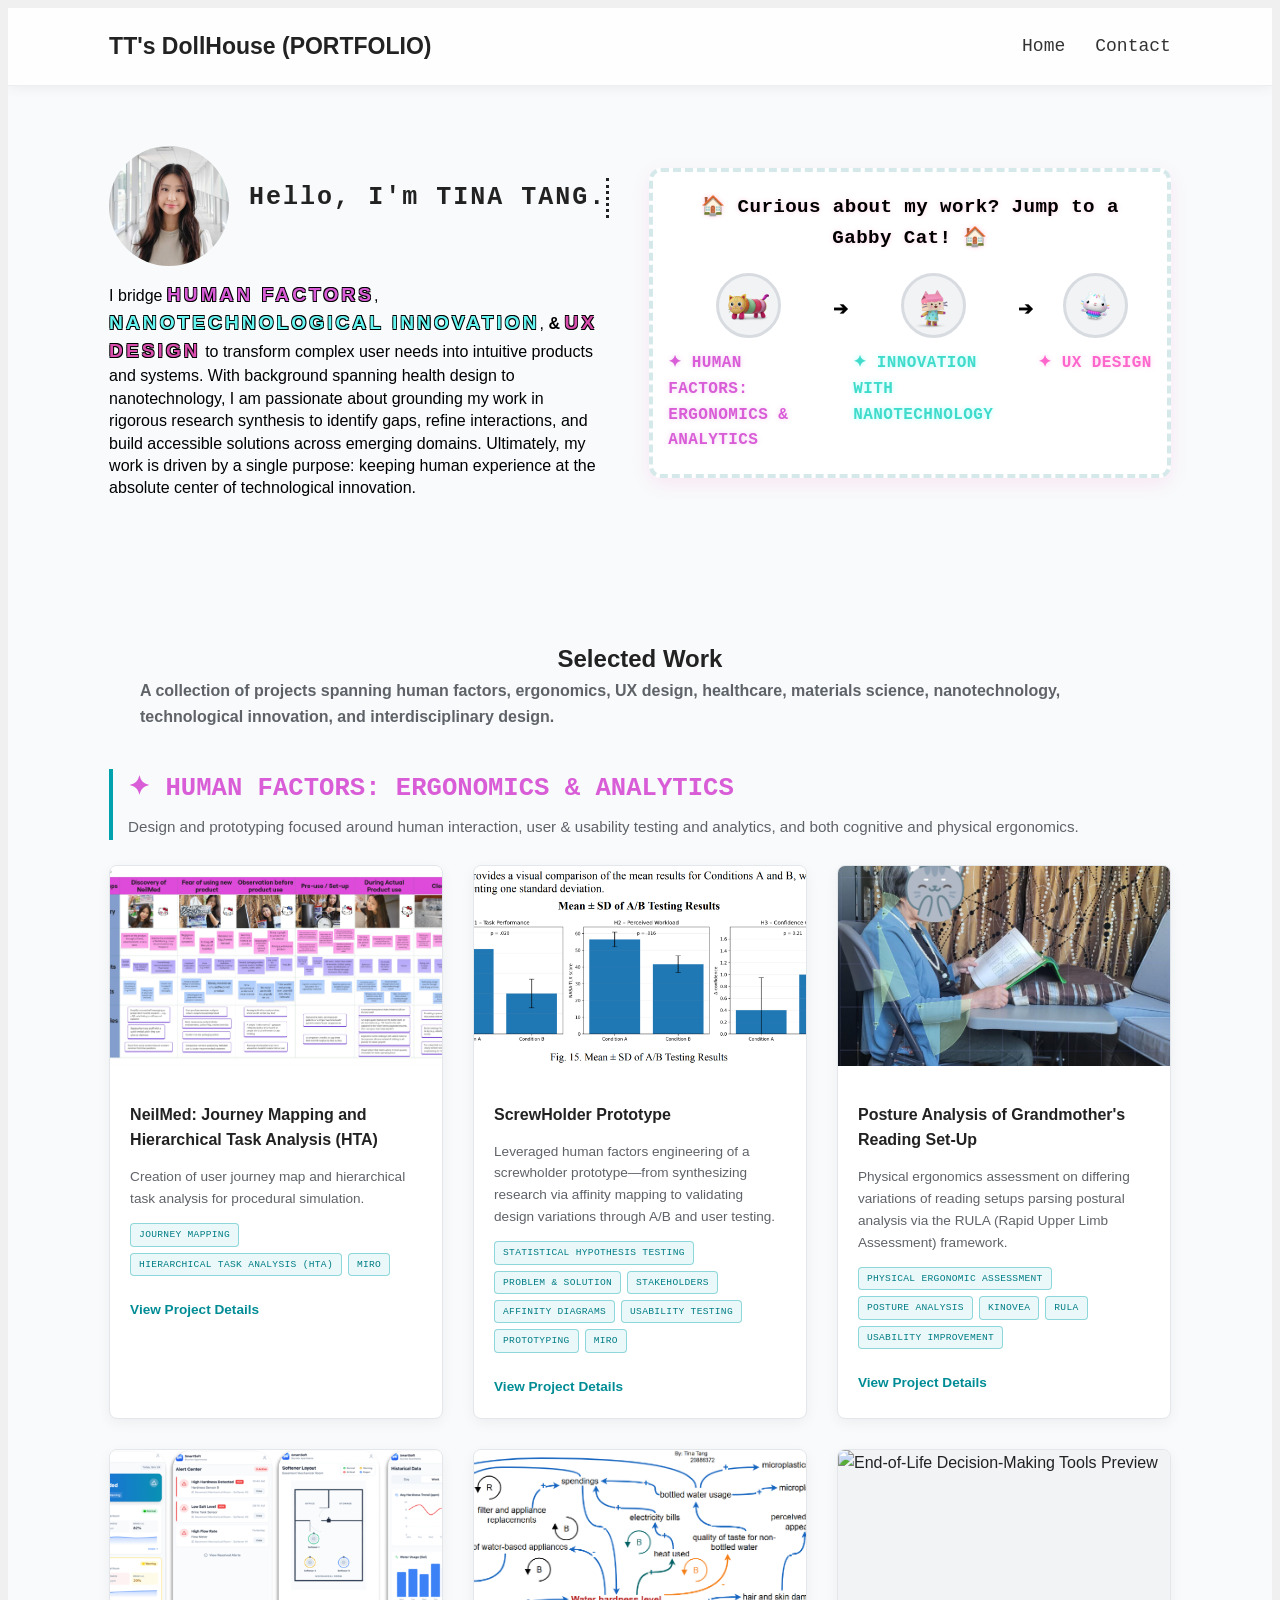
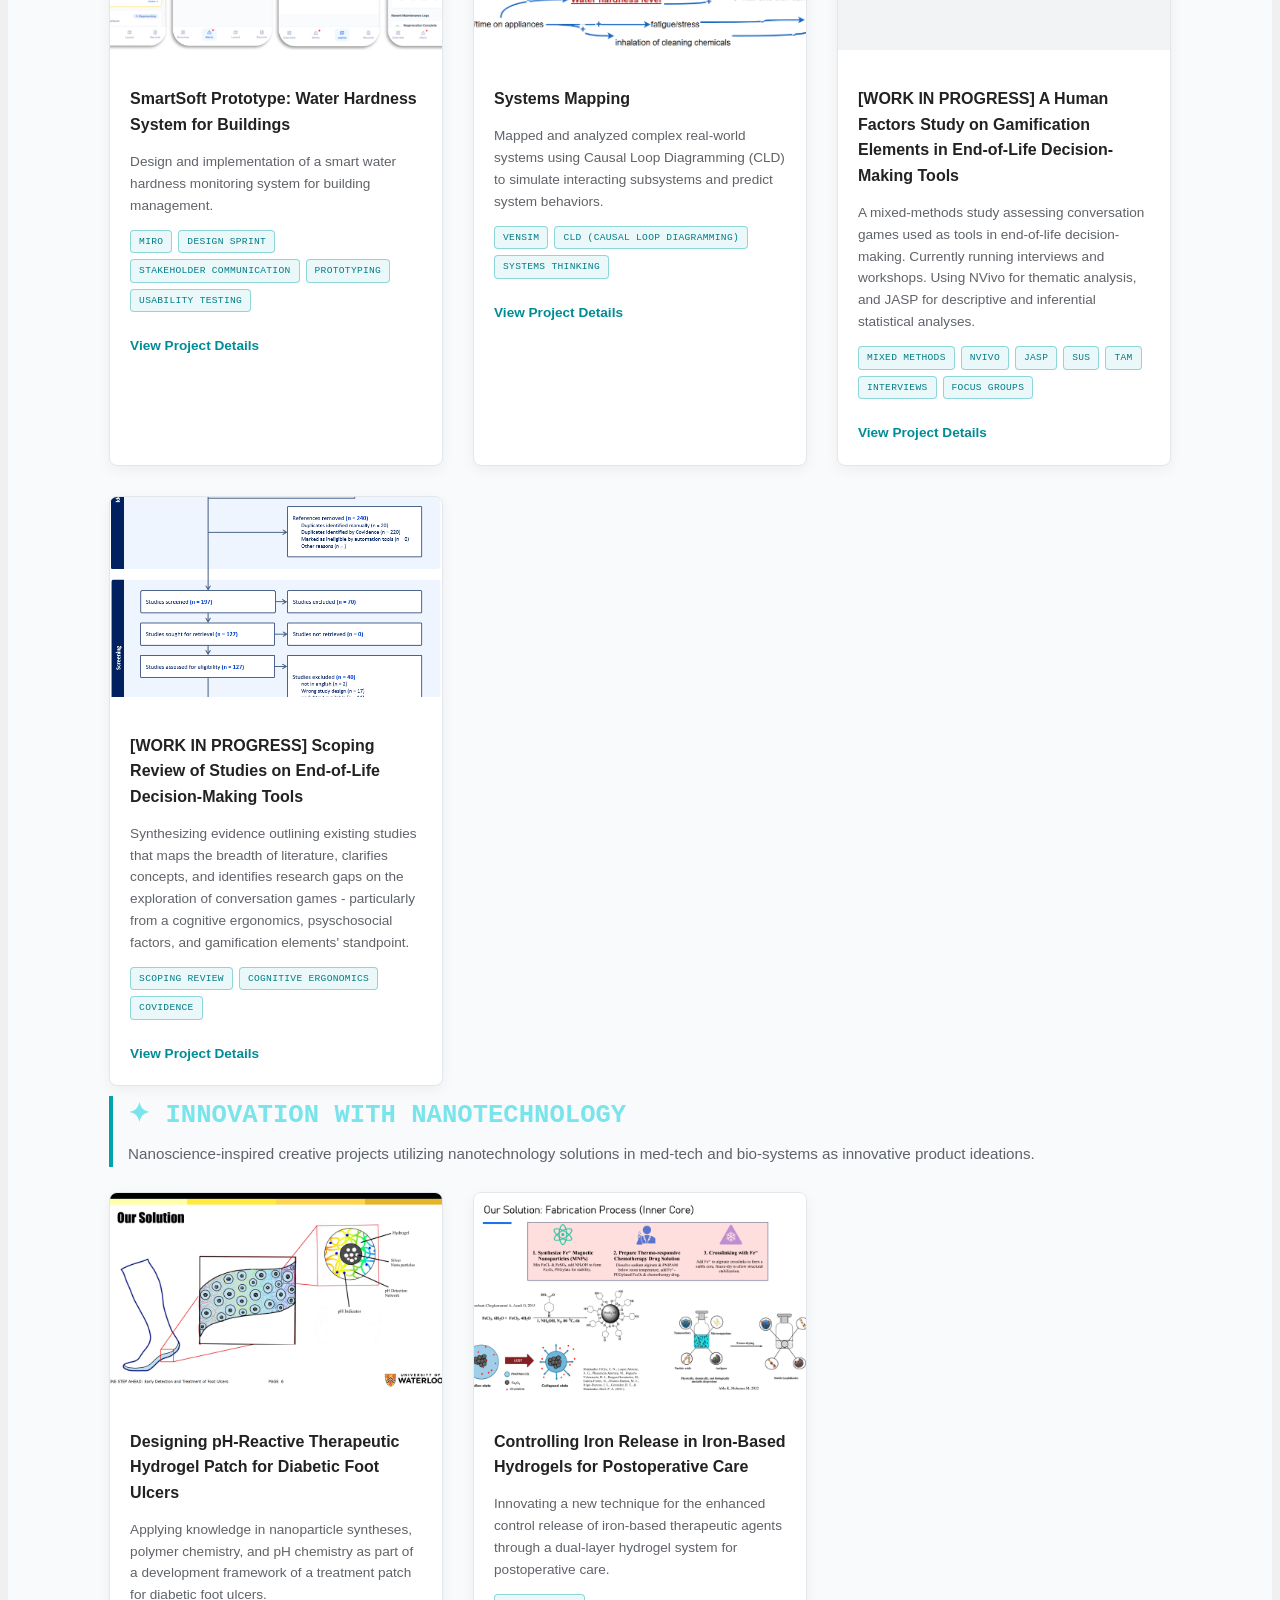
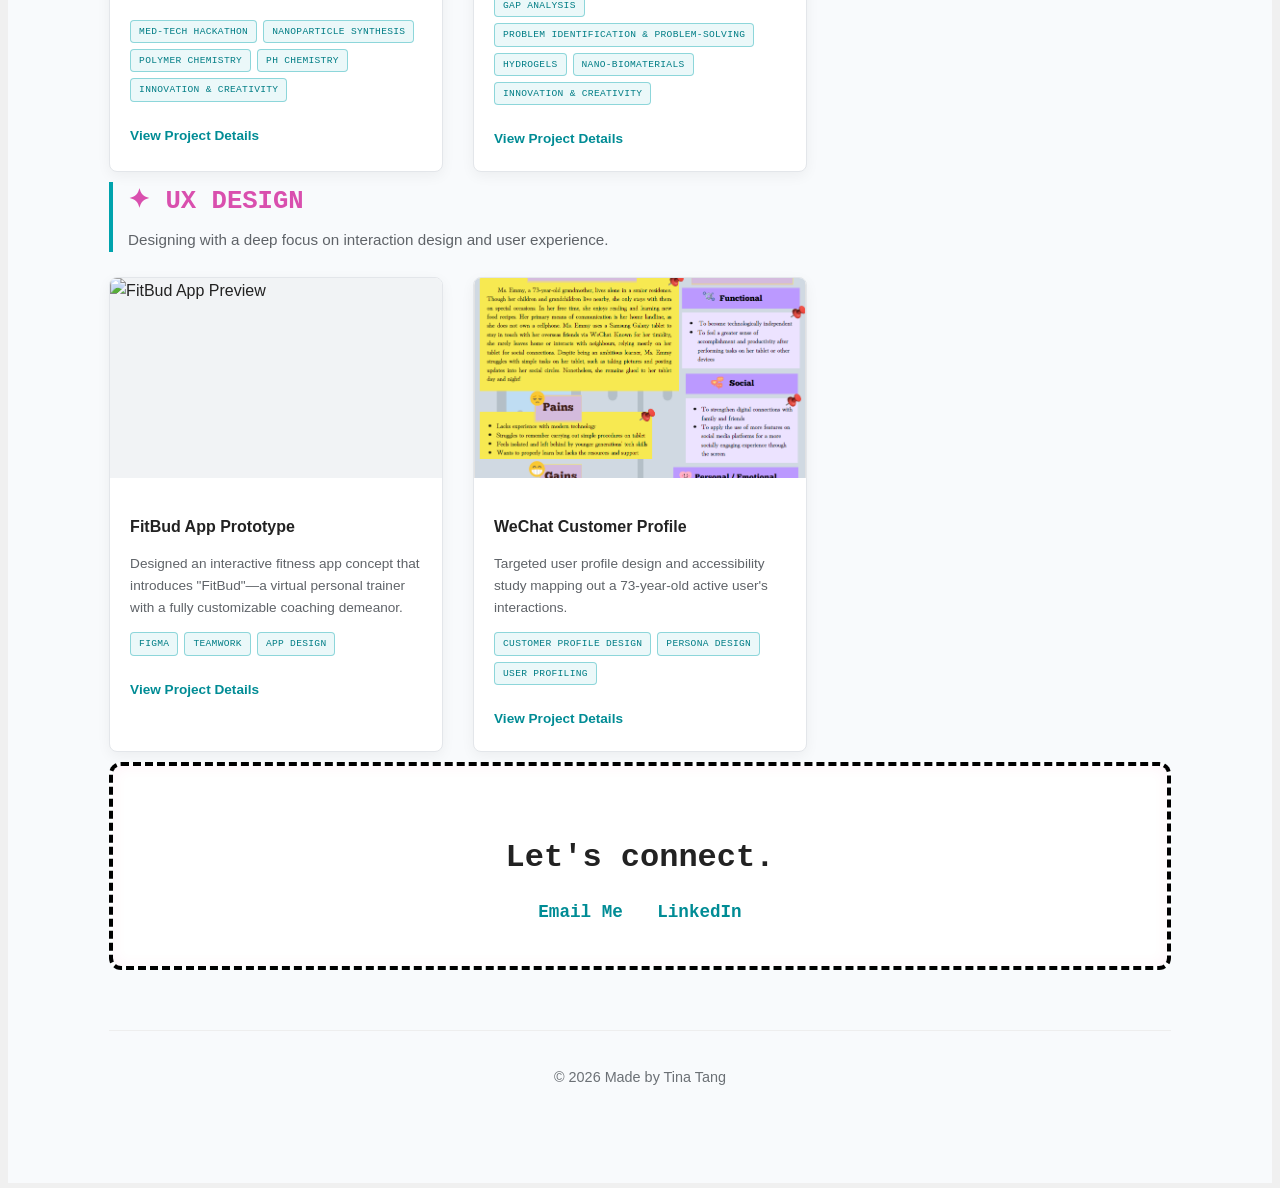
==== commit 828e6ac3: "project grid typos" ====
--- a/index.html
+++ b/index.html
@@ -173,7 +173,7 @@
           </div>
           <div class="card-info">
             <h3>Posture Analysis of Grandmother's Reading Set-Up</h3>
-            <p>Human Factors assessment of differing variations of reading setups parsing physical postural ergonomics via the RULA (Rapid Upper Limb Assessment) framework.</p>
+            <p>Physical ergonomics assessment on differing variations of reading setups parsing postural analysis via the RULA (Rapid Upper Limb Assessment) framework.</p>
             <div class="project-keywords">
               <span class="keyword-tag">Physical Ergonomic Assessment</span>
               <span class="keyword-tag">Posture Analysis</span>
@@ -231,11 +231,13 @@
             <h3>[WORK IN PROGRESS] A Human Factors Study on Gamification Elements in End-of-Life Decision-Making Tools</h3>
             <p>A mixed-methods study assessing conversation games used as tools in end-of-life decision-making. Currently running interviews and workshops. Using NVivo for thematic analysis, and JASP for descriptive and inferential statistical analyses.</p>
             <div class="project-keywords">
+              <span class="keyword-tag">Mixed Methods</span>
               <span class="keyword-tag">NVivo</span>
               <span class="keyword-tag">JASP</span>
               <span class="keyword-tag">SUS</span>
               <span class="keyword-tag">TAM</span>
-              <span class="keyword-tag">Mixed Methods</span>
+              <span class="keyword-tag">Interviews</span>
+              <span class="keyword-tag">Focus Groups</span>
             </div>
             <span class="card-arrow-indicator">View Project Details</span>
           </div>
@@ -253,7 +255,7 @@
             <div class="project-keywords">
               <span class="keyword-tag">Scoping Review</span>
               <span class="keyword-tag">Cognitive Ergonomics</span>
-              <span class="keyword-tag">Literature Synthesis</span>
+              <span class="keyword-tag">Covidence</span>
             </div>
             <span class="card-arrow-indicator">View Project Details</span>
             
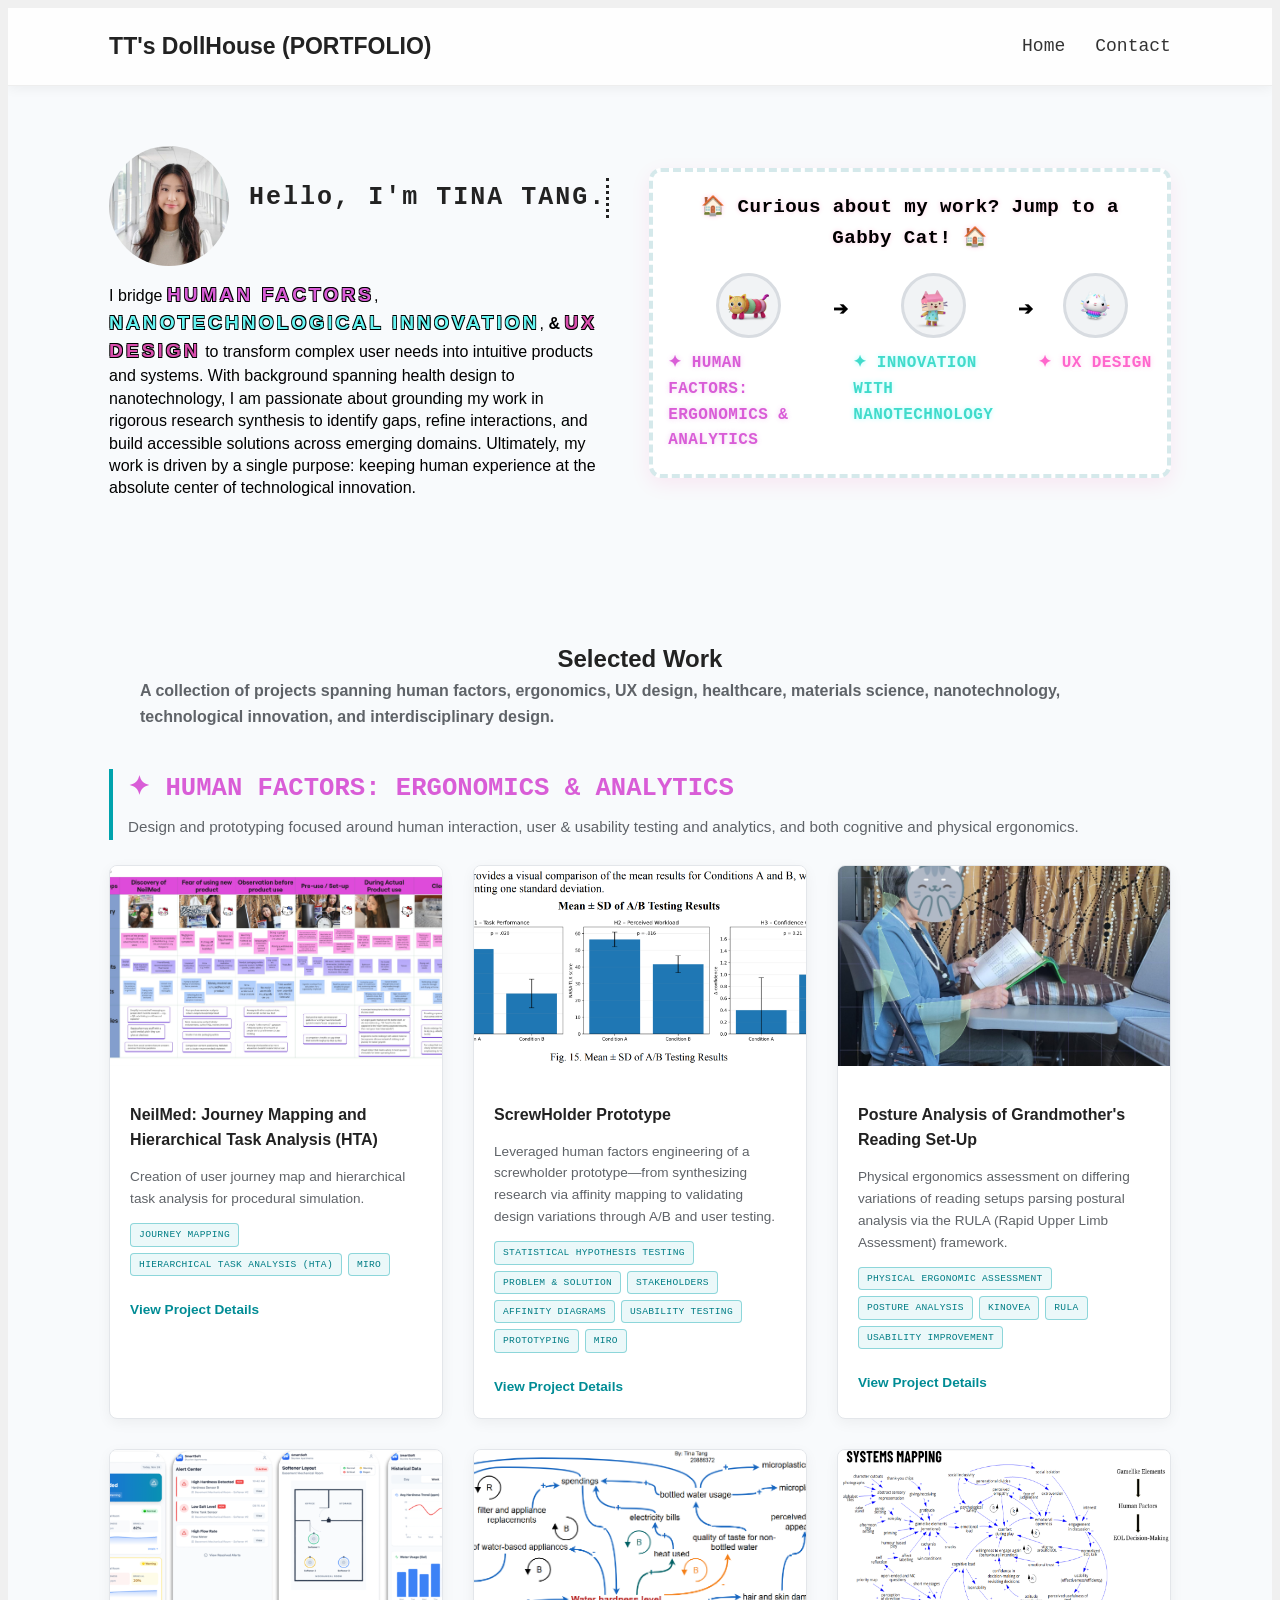
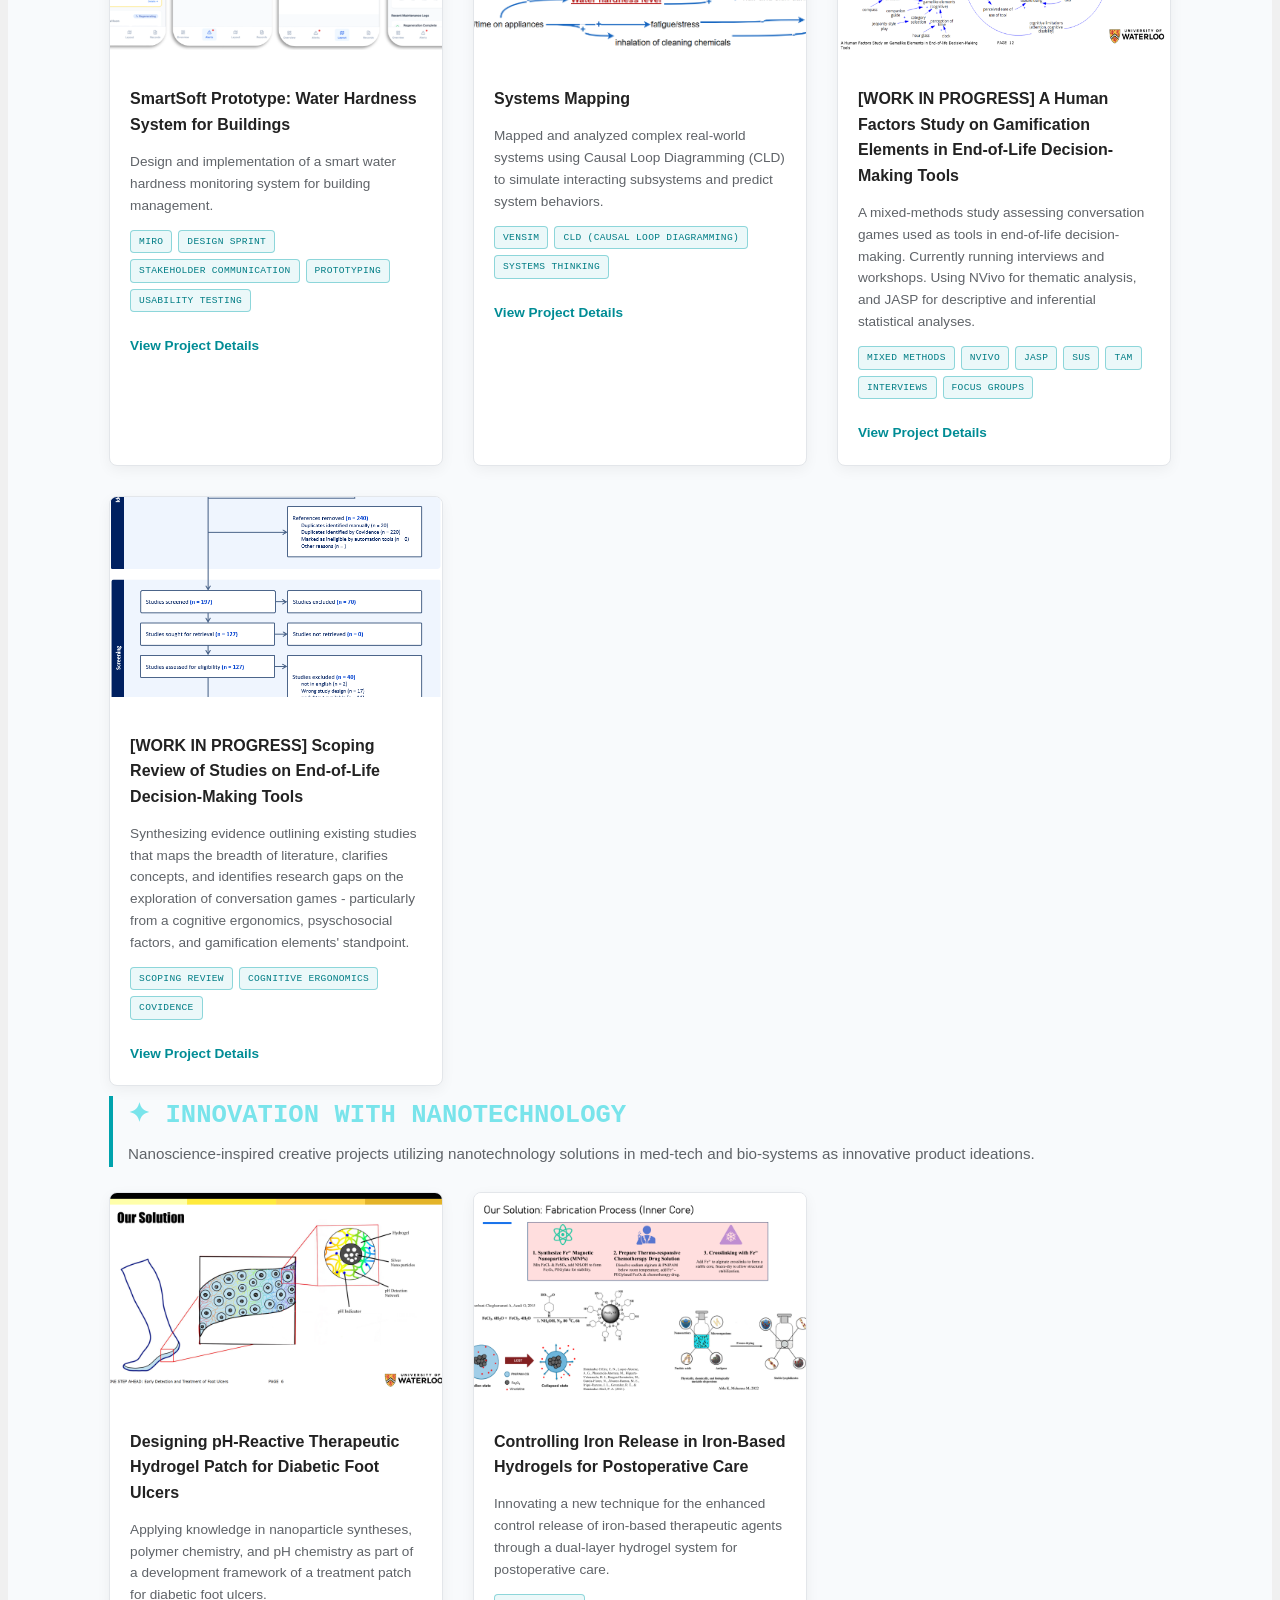
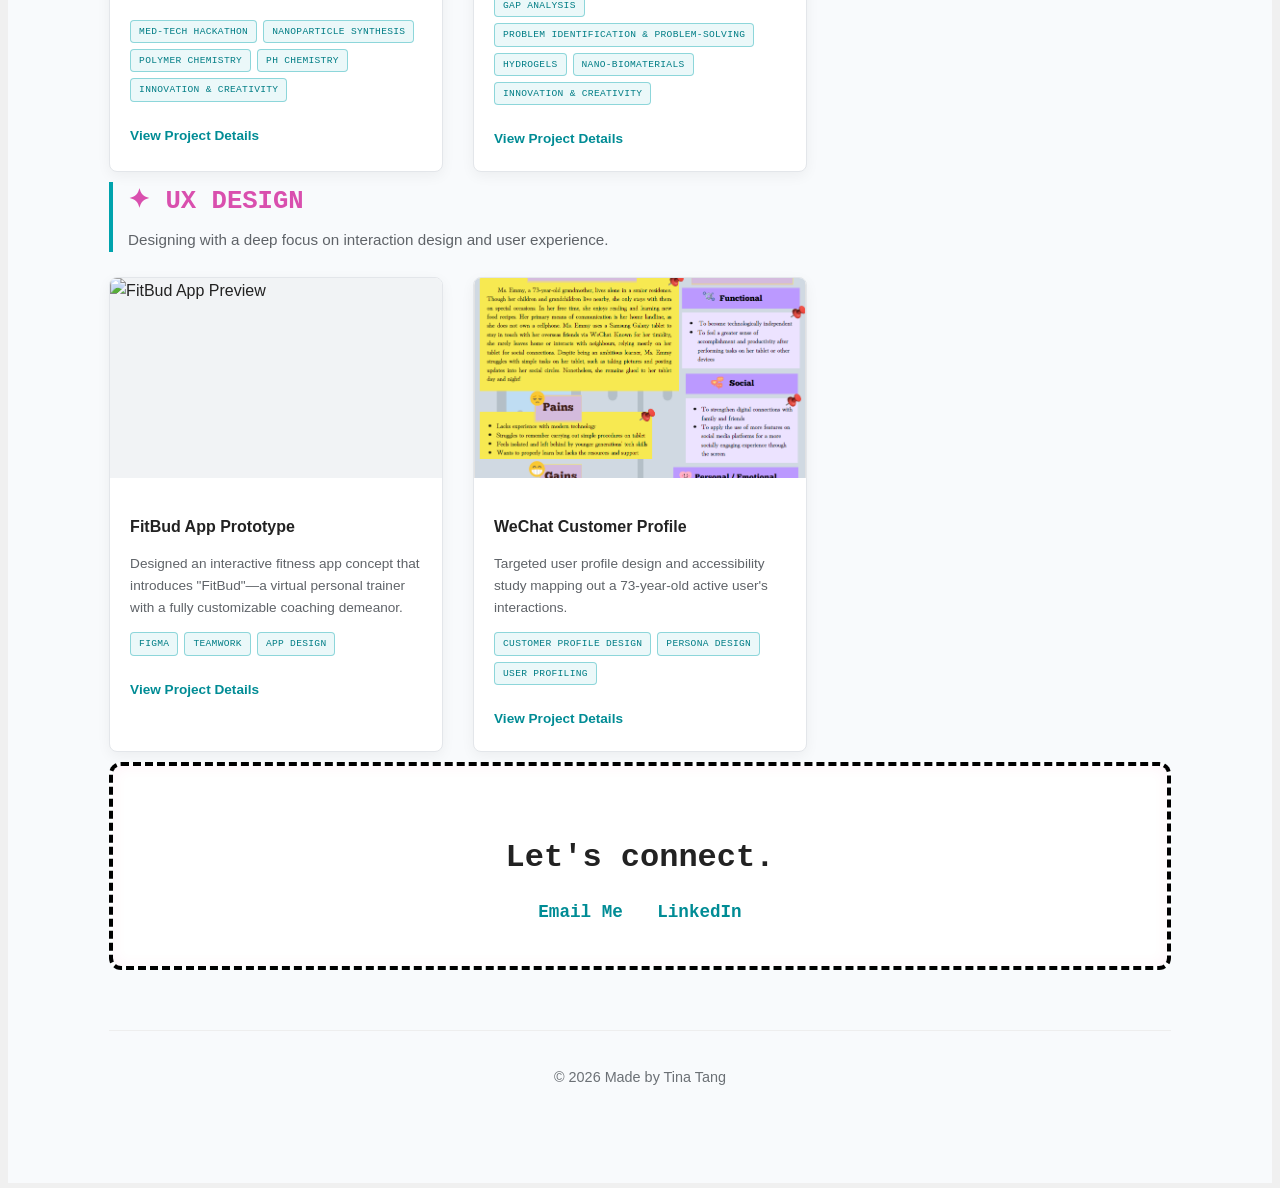
==== commit 0afdf208: "png fixes" ====
--- a/index.html
+++ b/index.html
@@ -208,7 +208,7 @@
         <!-- SYSTEMS MAPPING -->
         <a href="systemsmapping.html" class="project-card" target="_blank">
           <div class="image-zoom-container">
-            <img src="CLD water hardness.PNG" alt="Systems Mapping Preview">
+            <img src="CLD water hardness.PNG" alt="systems mapping preview">
           </div>
           <div class="card-info">
             <h3>Systems Mapping</h3>
@@ -225,7 +225,7 @@
 <!-- EOL DECISION MAKING TOOLS MASTERS PROJECT -->
         <a href="project-end-of-life.html" class="project-card" target="_blank"> 
           <div class="image-zoom-container">
-            <img src="cld games.PNG" alt="End-of-Life Decision-Making Tools Preview">
+            <img src="CLD-games.PNG" alt="Causal loop diagram exploring human factors and gamification in end-of-life decision-making, with connected variables and arrows arranged on a white background in a research and systems thinking context.">
           </div>
           <div class="card-info">
             <h3>[WORK IN PROGRESS] A Human Factors Study on Gamification Elements in End-of-Life Decision-Making Tools</h3>
@@ -247,7 +247,7 @@
         <!-- SCOPING REVIEW PROJECT -->
         <a href="scopingreview.html" class="project-card" target="_blank">
           <div class="image-zoom-container">
-            <img src="scopingreviewpreview.PNG" alt="Scoping Review Project Preview">
+            <img src="scopingreviewpreview.PNG" alt="Research scoping review preview showing a literature synthesis layout related to end-of-life decision-making tools, cognitive ergonomics, and gamification concepts on a clean academic background.">
           </div>
           <div class="card-info">
             <h3>[WORK IN PROGRESS] Scoping Review of Studies on End-of-Life Decision-Making Tools</h3>
@@ -277,7 +277,7 @@
         <!-- FOOT ULCER PROJECT -->
         <a href="foot-ulcer.html" class="project-card" target="_blank">
           <div class="image-zoom-container">
-            <img src="fu1.png" alt="Diabetic Foot Ulcer Detection Preview">
+            <img src="fu1.png" alt="Concept illustration of a pH-reactive therapeutic hydrogel patch for diabetic foot ulcers, showing a wound-care treatment concept on a clean scientific presentation backdrop.">
           </div>
           <div class="card-info">
             <h3>Designing pH-Reactive Therapeutic Hydrogel Patch for Diabetic Foot Ulcers</h3>
--- a/style.css
+++ b/style.css
@@ -26,19 +26,19 @@
 .navbar {
   
    /* 1. Set the path to your image (local folder path or absolute web URL) */
-  background-image: url('gabbybg2.jpeg');
+  /*background-image: url('gabbybg2.jpeg');
 
   /* 2. Prevent the image from repeating like a tile grid */
- background-repeat: no-repeat;
+ /*background-repeat: no-repeat;
 
   /* 3. Center the image horizontally and vertically */
-background-position: center;
+/*background-position: center;
 
   /* 4. Scale the image to completely cover the container proportionally */
- background-size: cover;
+ /*background-size: cover;
 
   /* 5. Set a fallback color in case the image fails to load */
-  background-color: #f0f0f0;
+  /*background-color: #f0f0f0;*/
   
 
     display: flex;
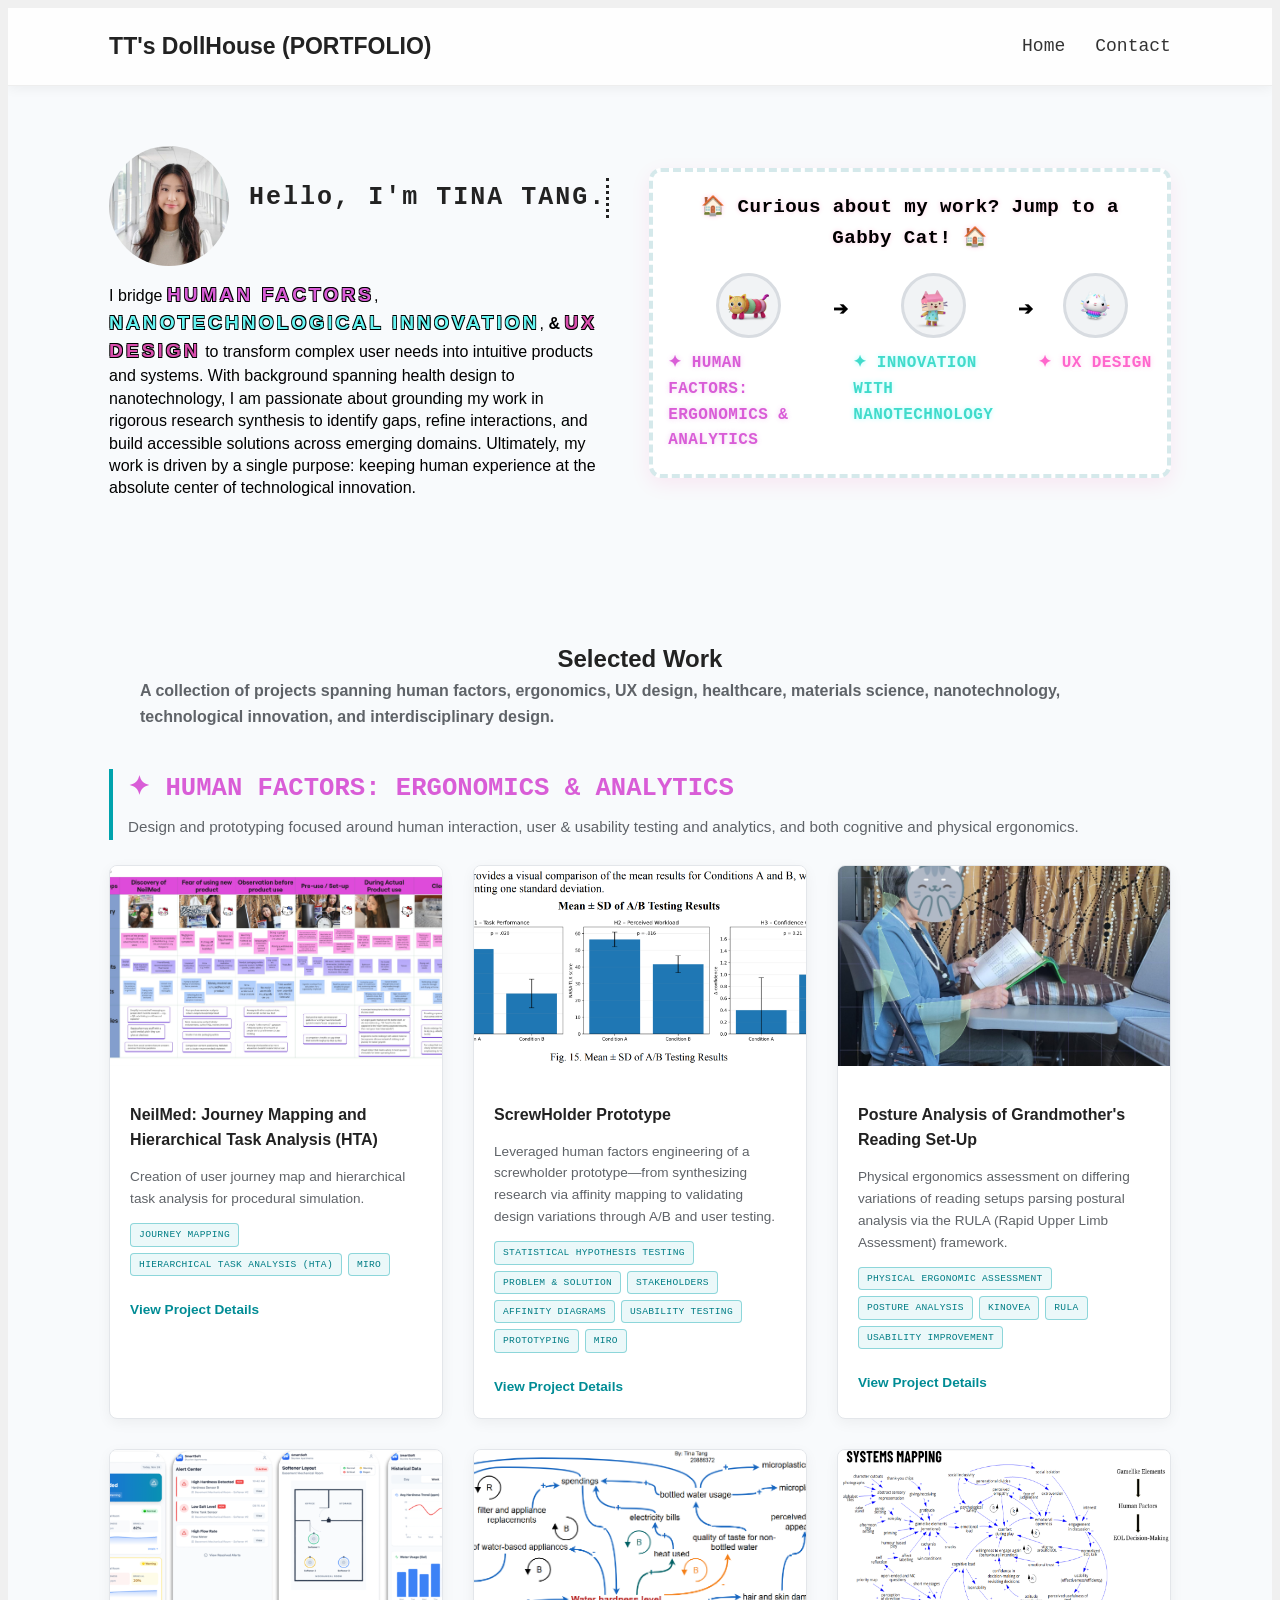
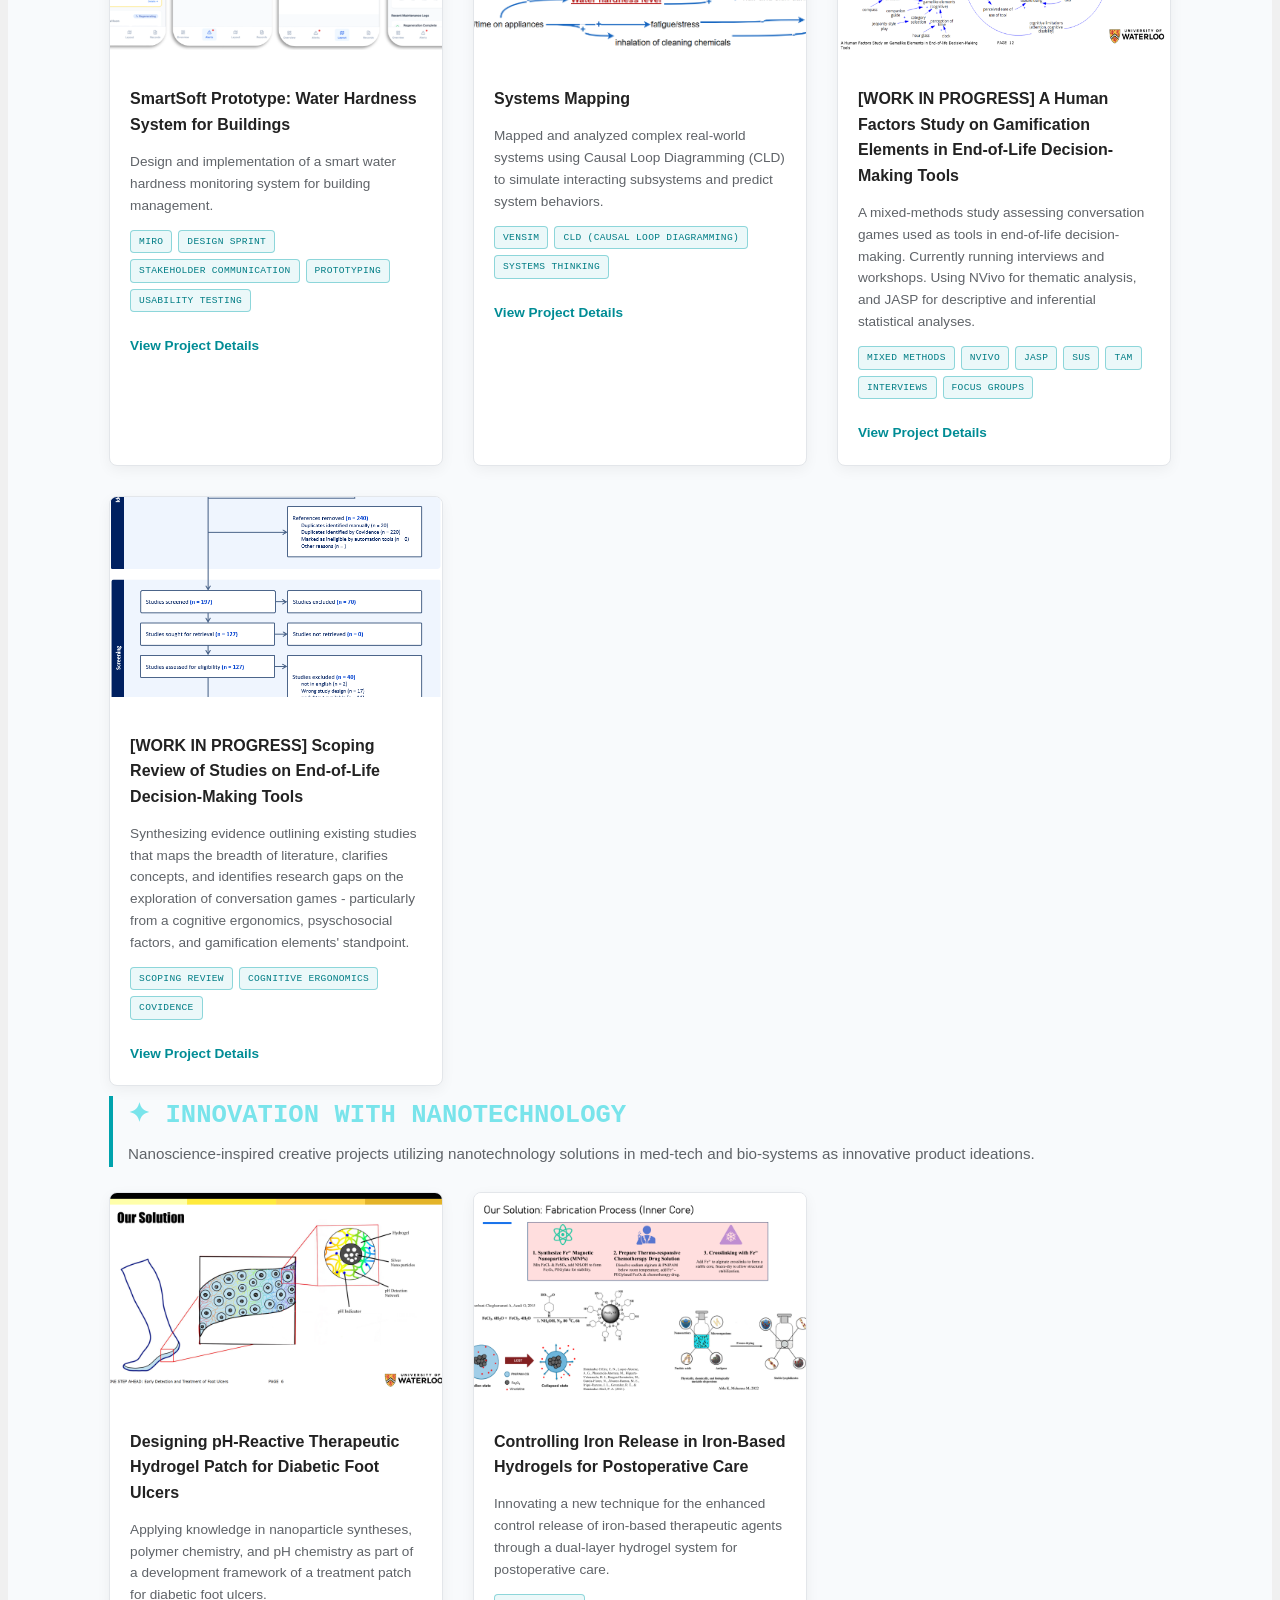
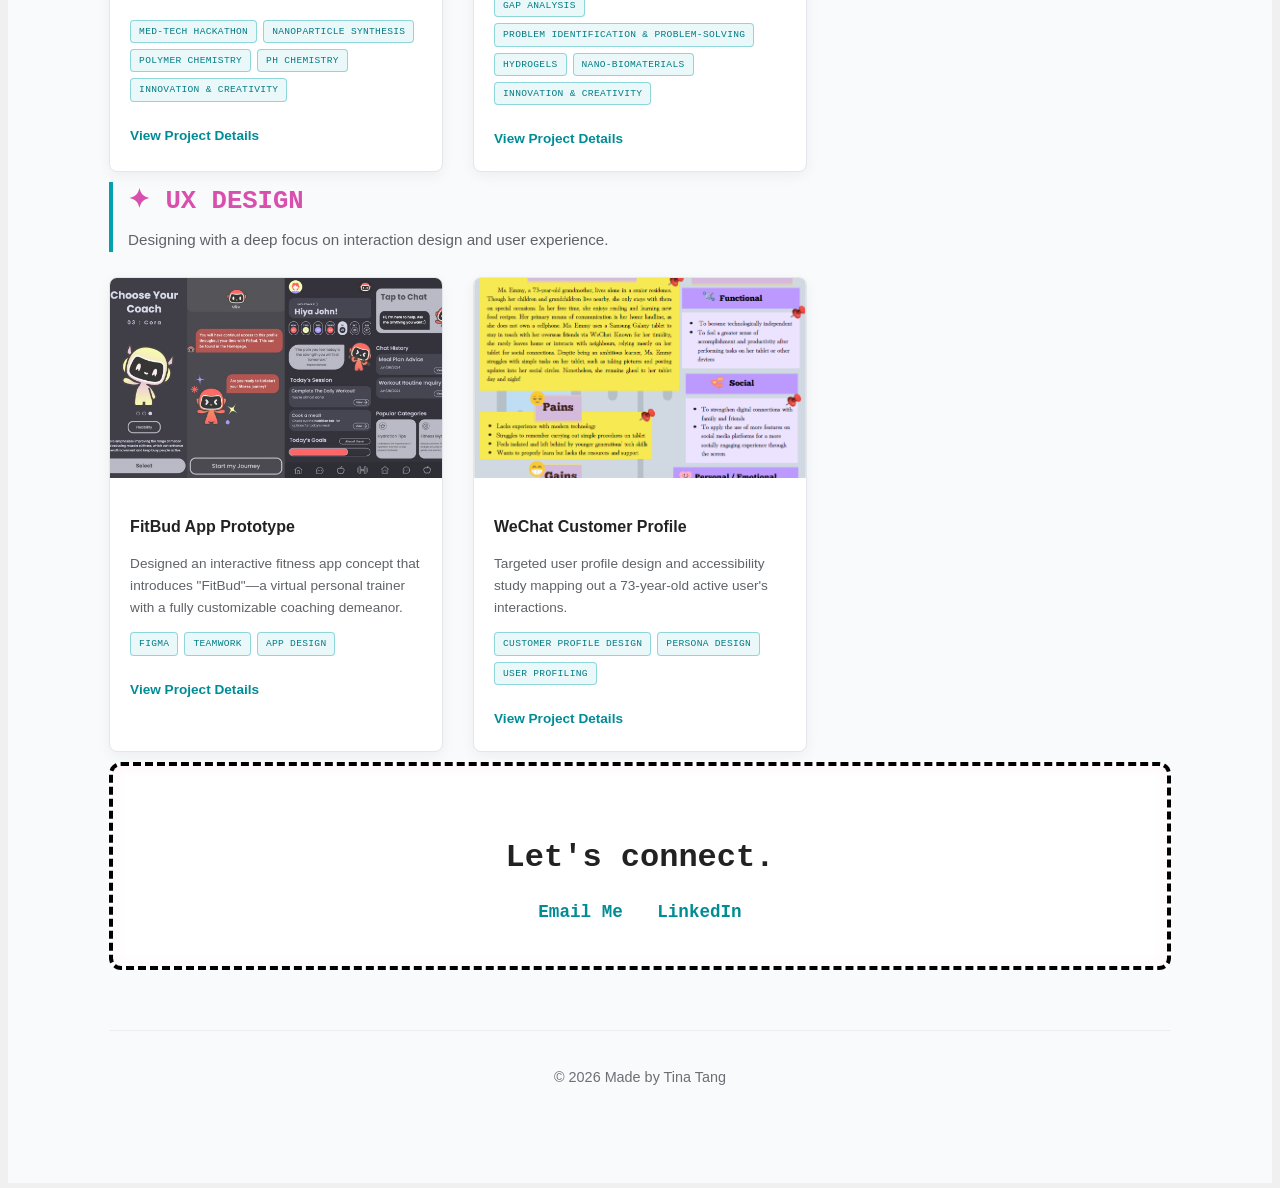
==== commit 244c48e8: "fitbud jpg fix" ====
--- a/index.html
+++ b/index.html
@@ -327,7 +327,7 @@
          <!-- FITBUD -->
         <a href="fitbud.html" class="project-card" target="_blank">
           <div class="image-zoom-container">
-            <img src="slide1.jpg" alt="FitBud App Preview">
+            <img src="Slide1.jpg" alt="FitBud App Preview">
           </div>
           <div class="card-info">
             <h3>FitBud App Prototype</h3>
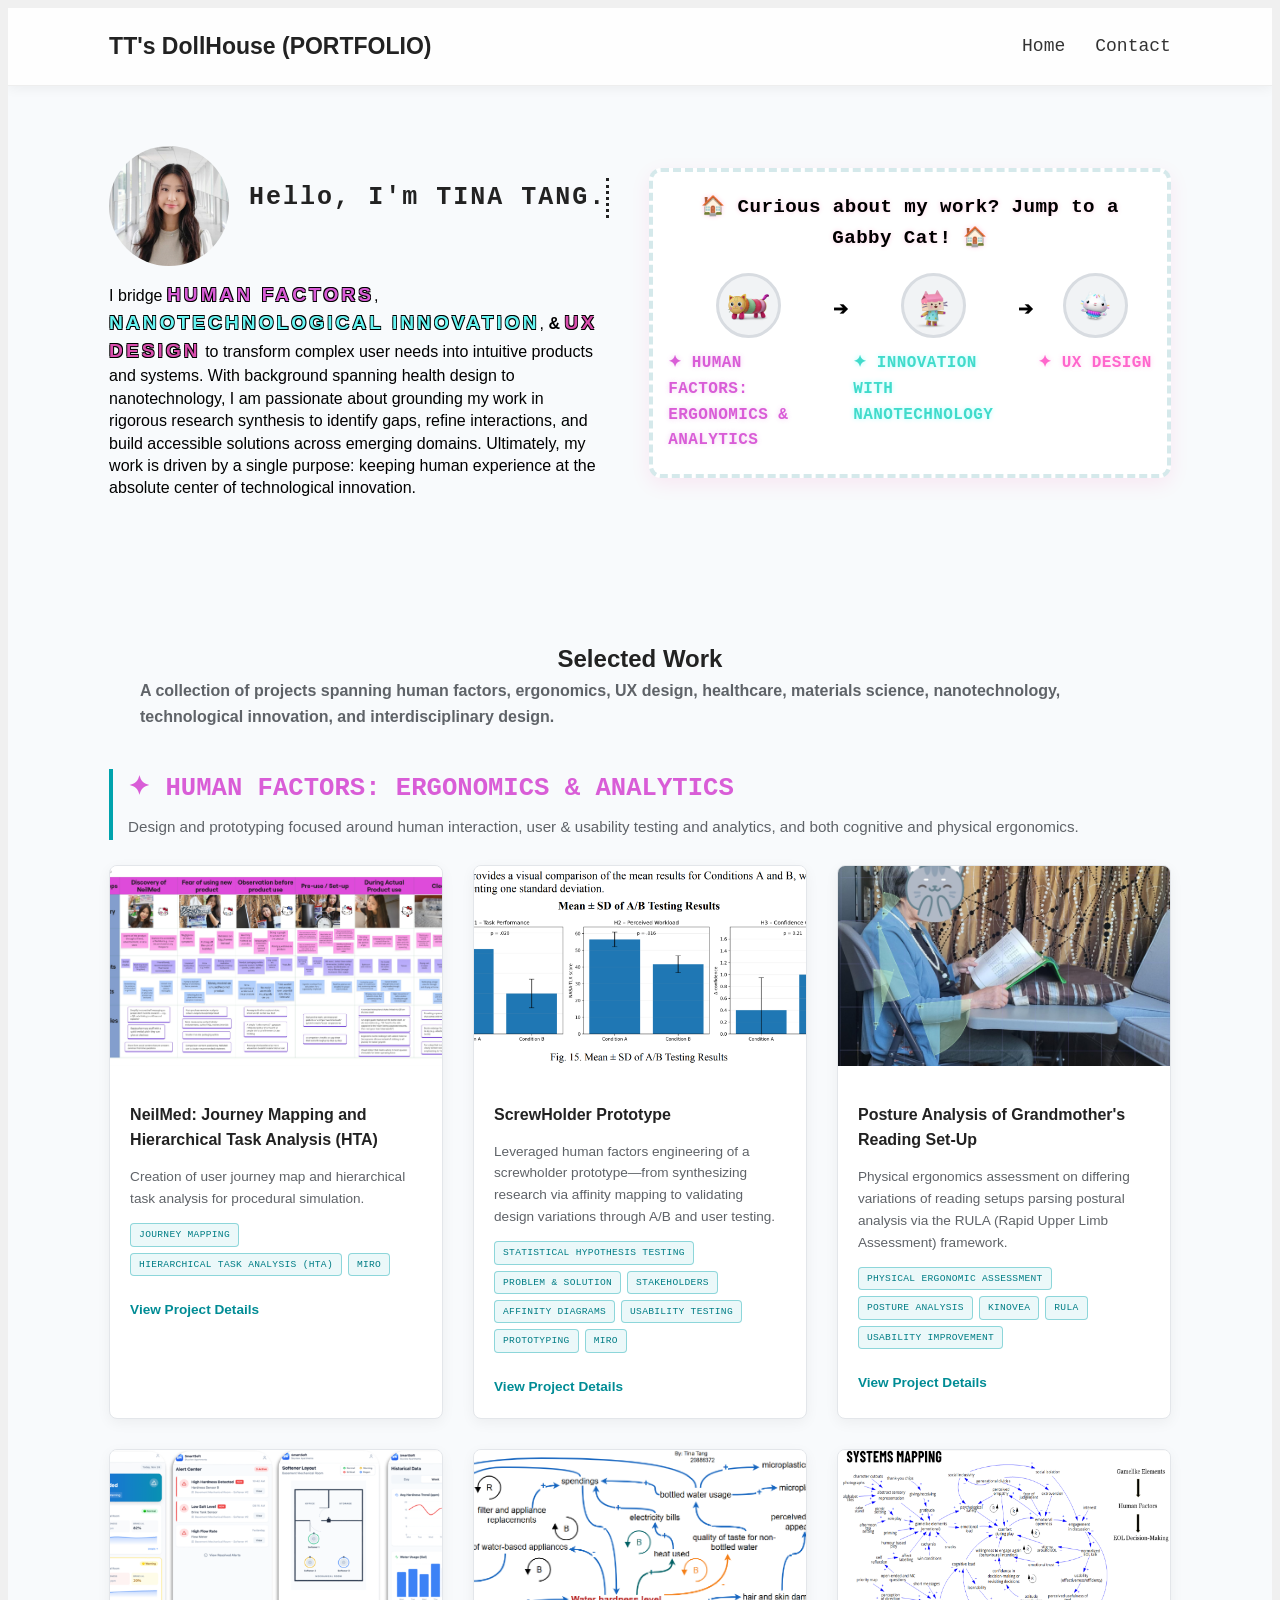
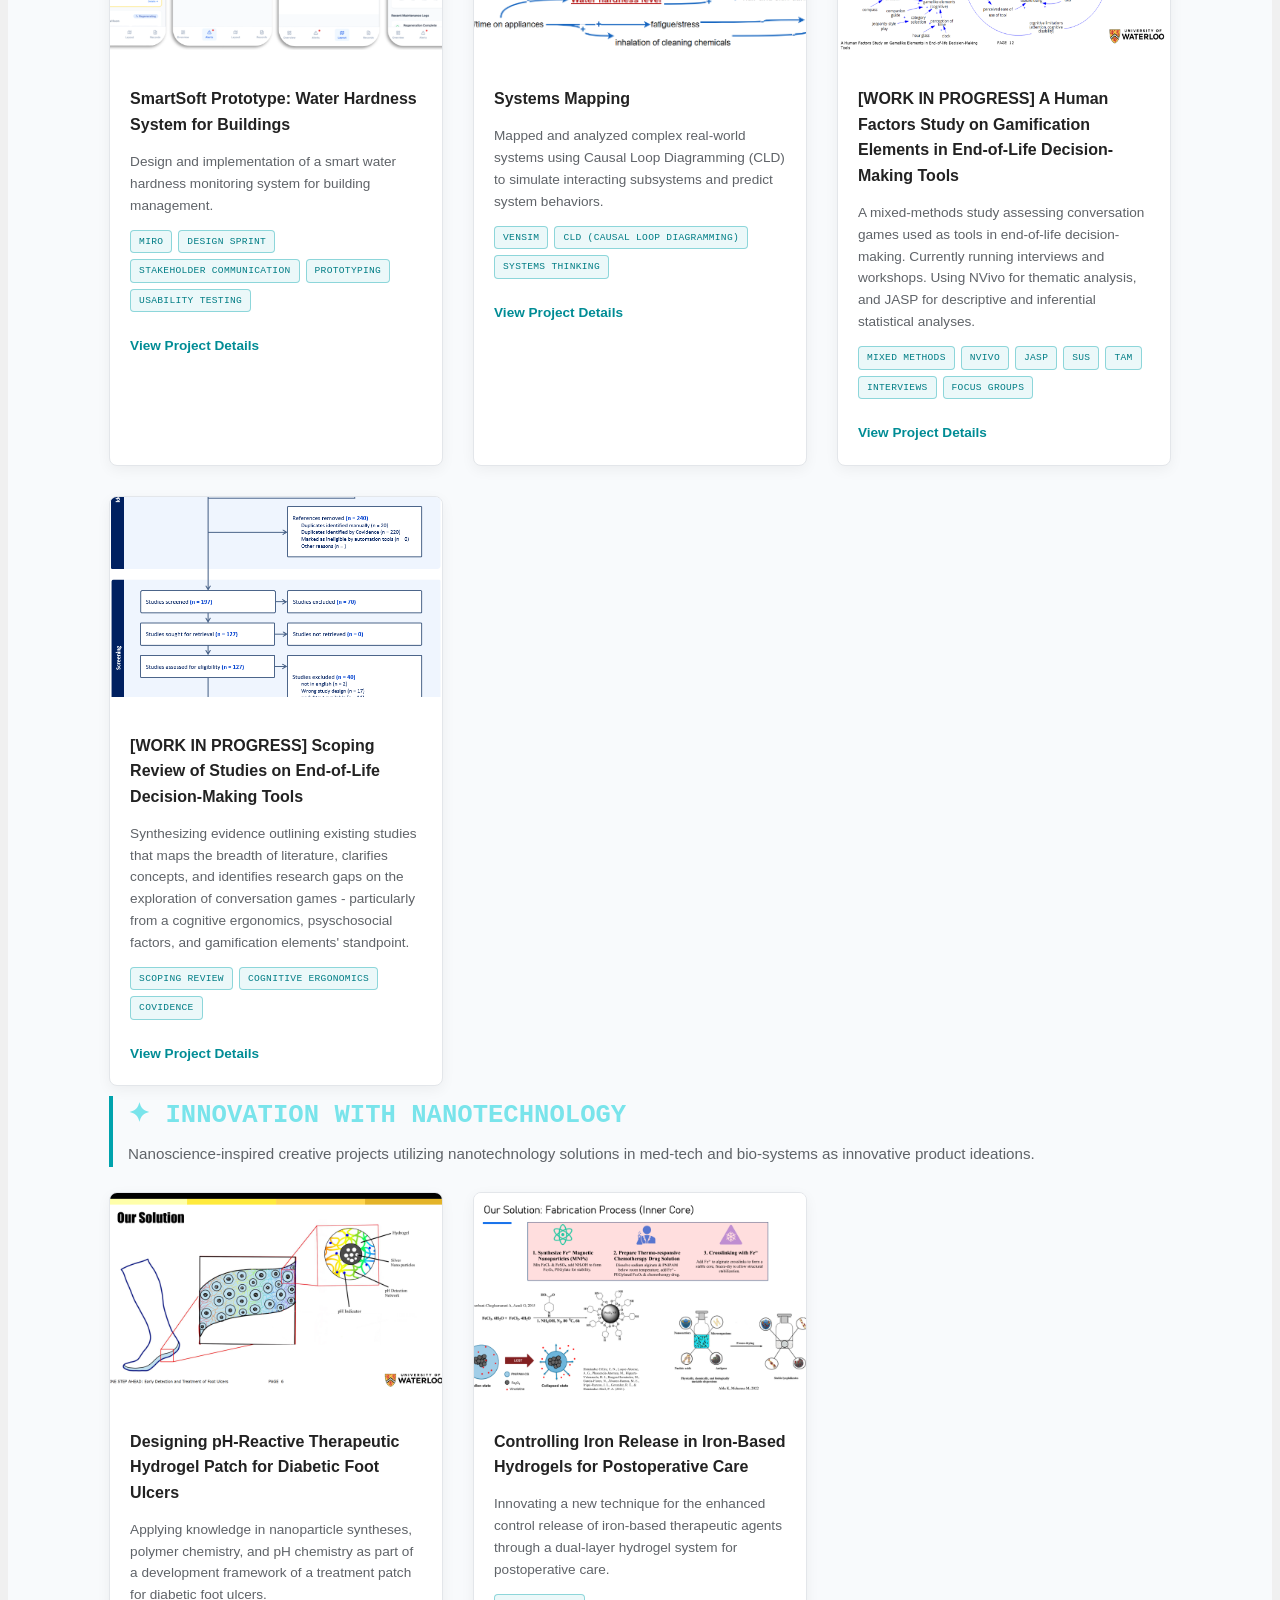
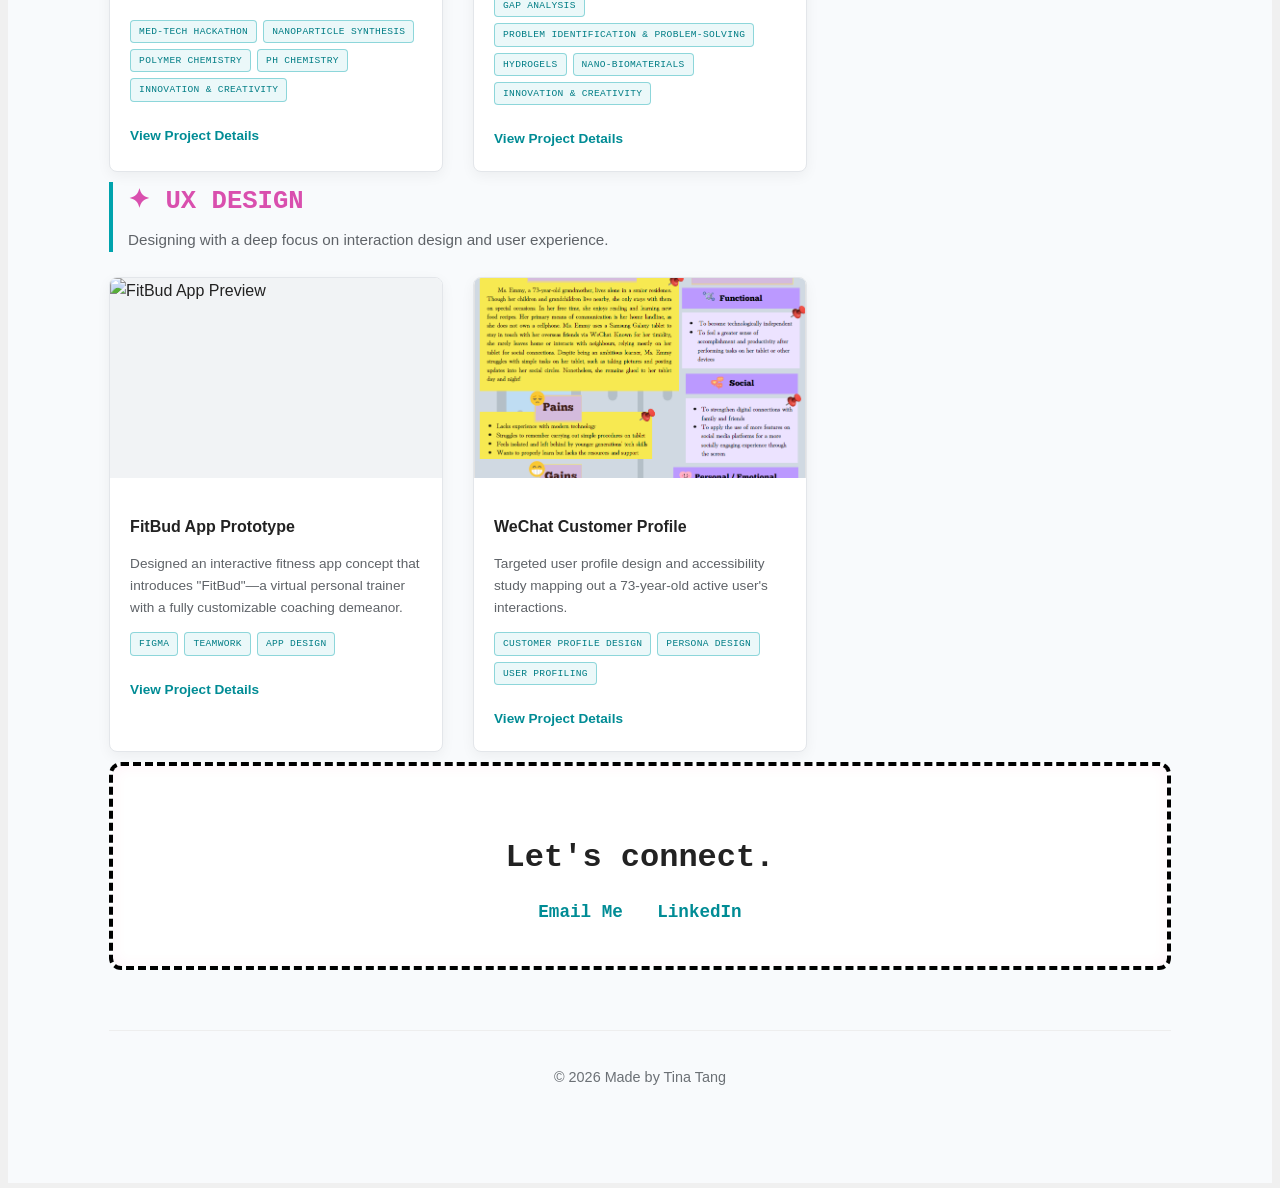
==== commit 5749e0a0: "fitbud preview jpg fix" ====
--- a/index.html
+++ b/index.html
@@ -327,7 +327,7 @@
          <!-- FITBUD -->
         <a href="fitbud.html" class="project-card" target="_blank">
           <div class="image-zoom-container">
-            <img src="Slide1.jpg" alt="FitBud App Preview">
+            <img src="slide1.jpg" alt="FitBud App Preview">
           </div>
           <div class="card-info">
             <h3>FitBud App Prototype</h3>
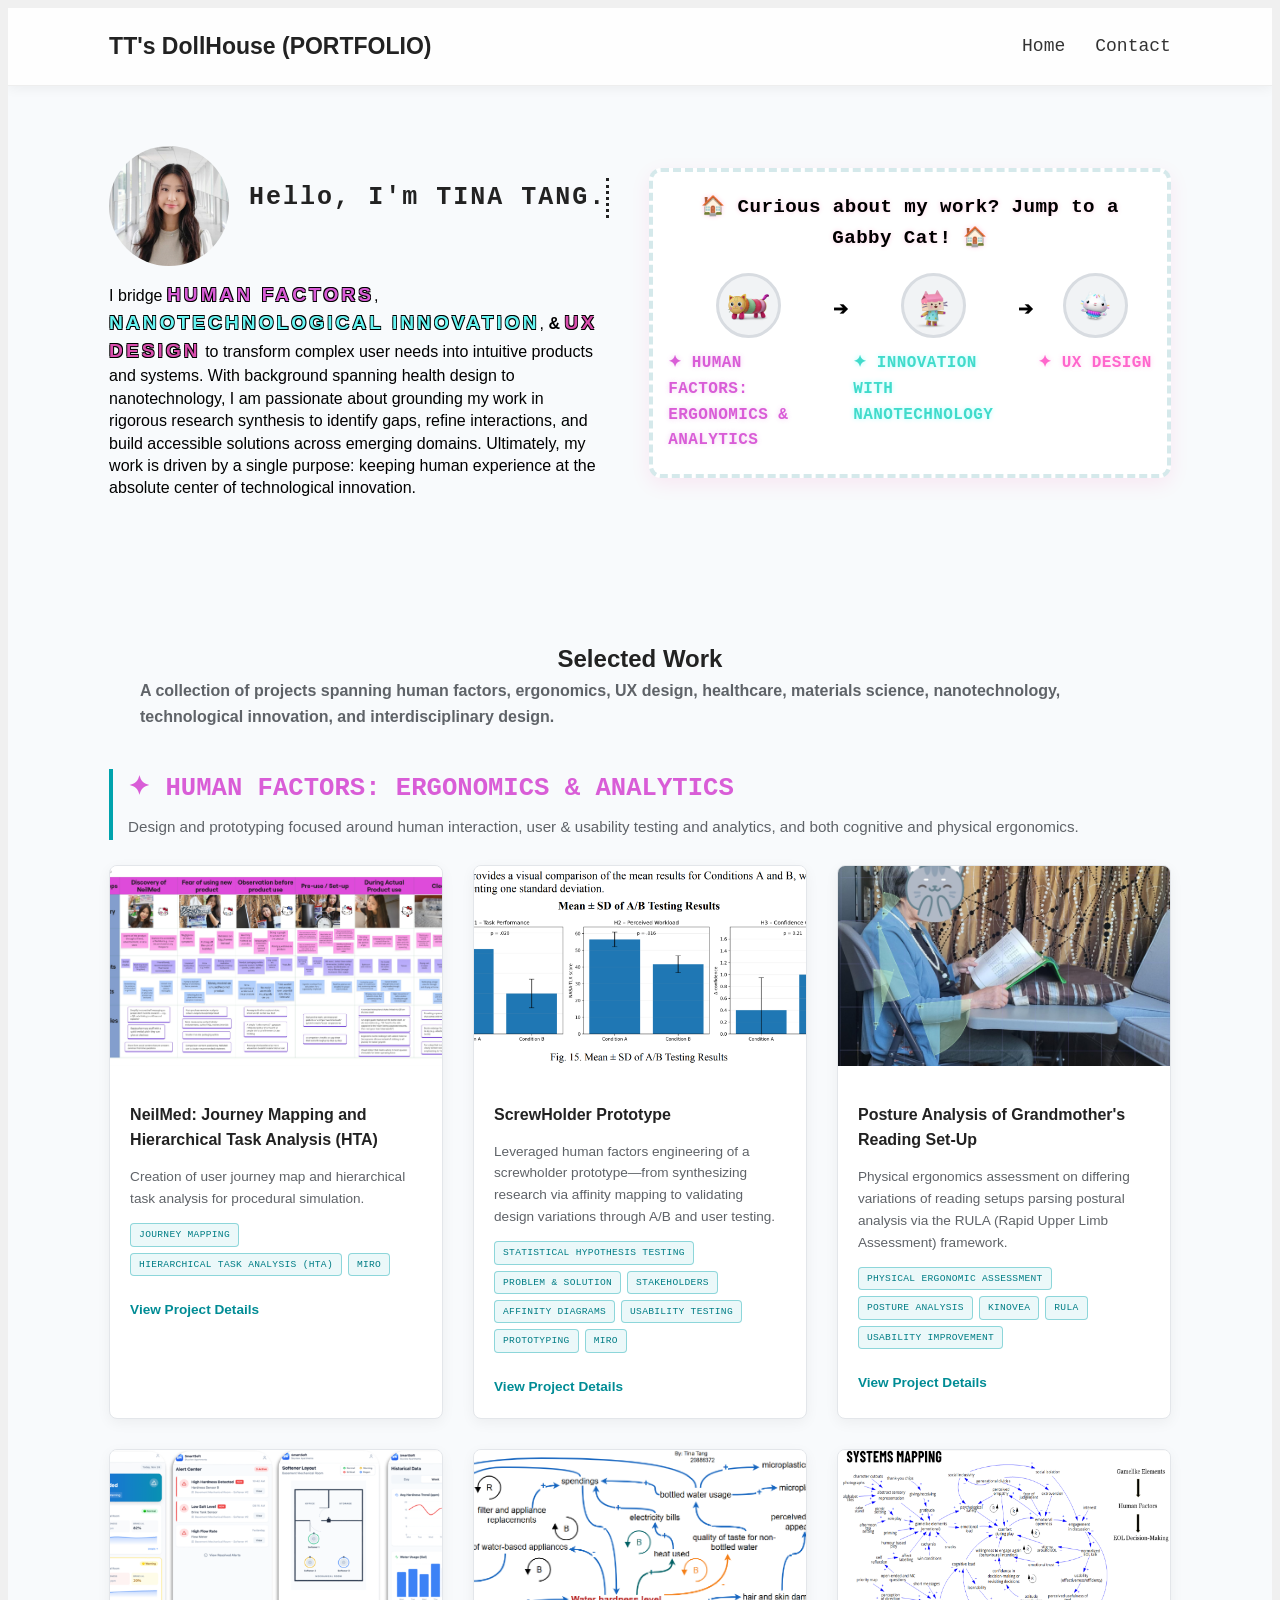
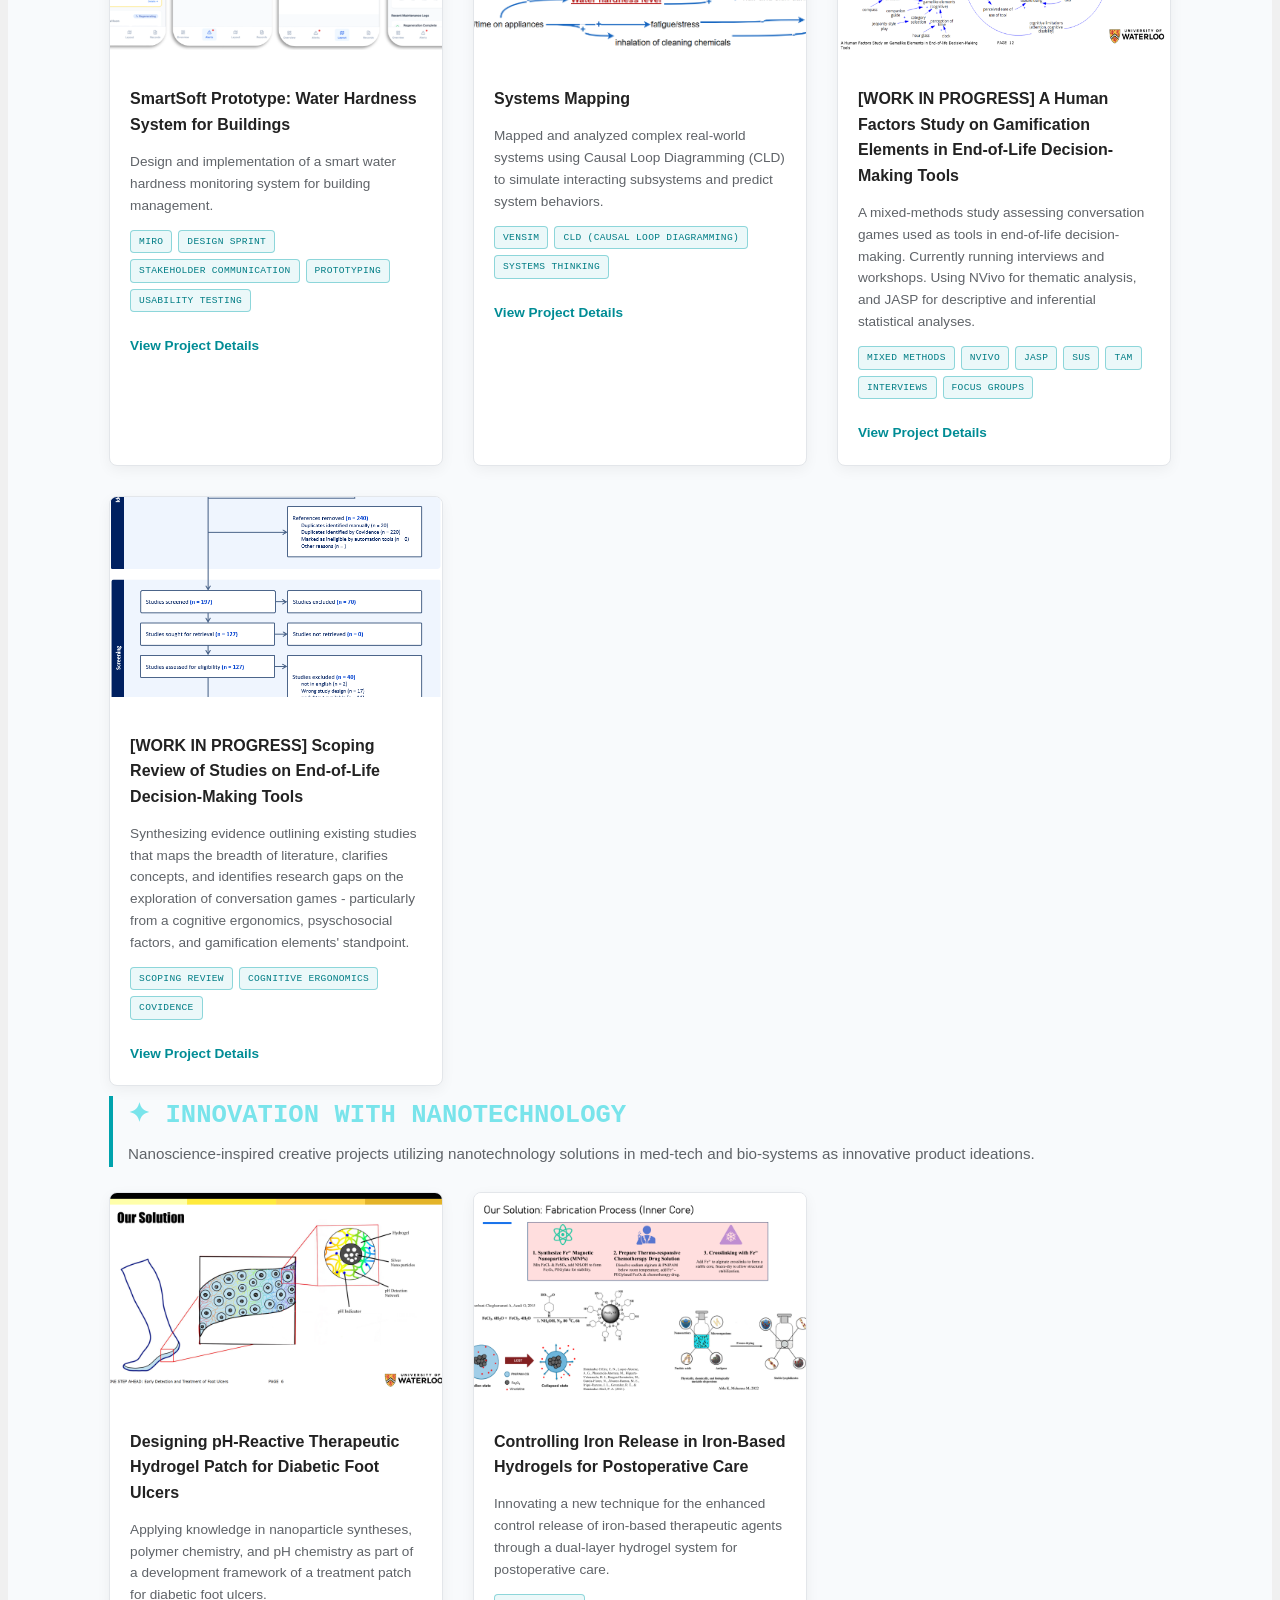
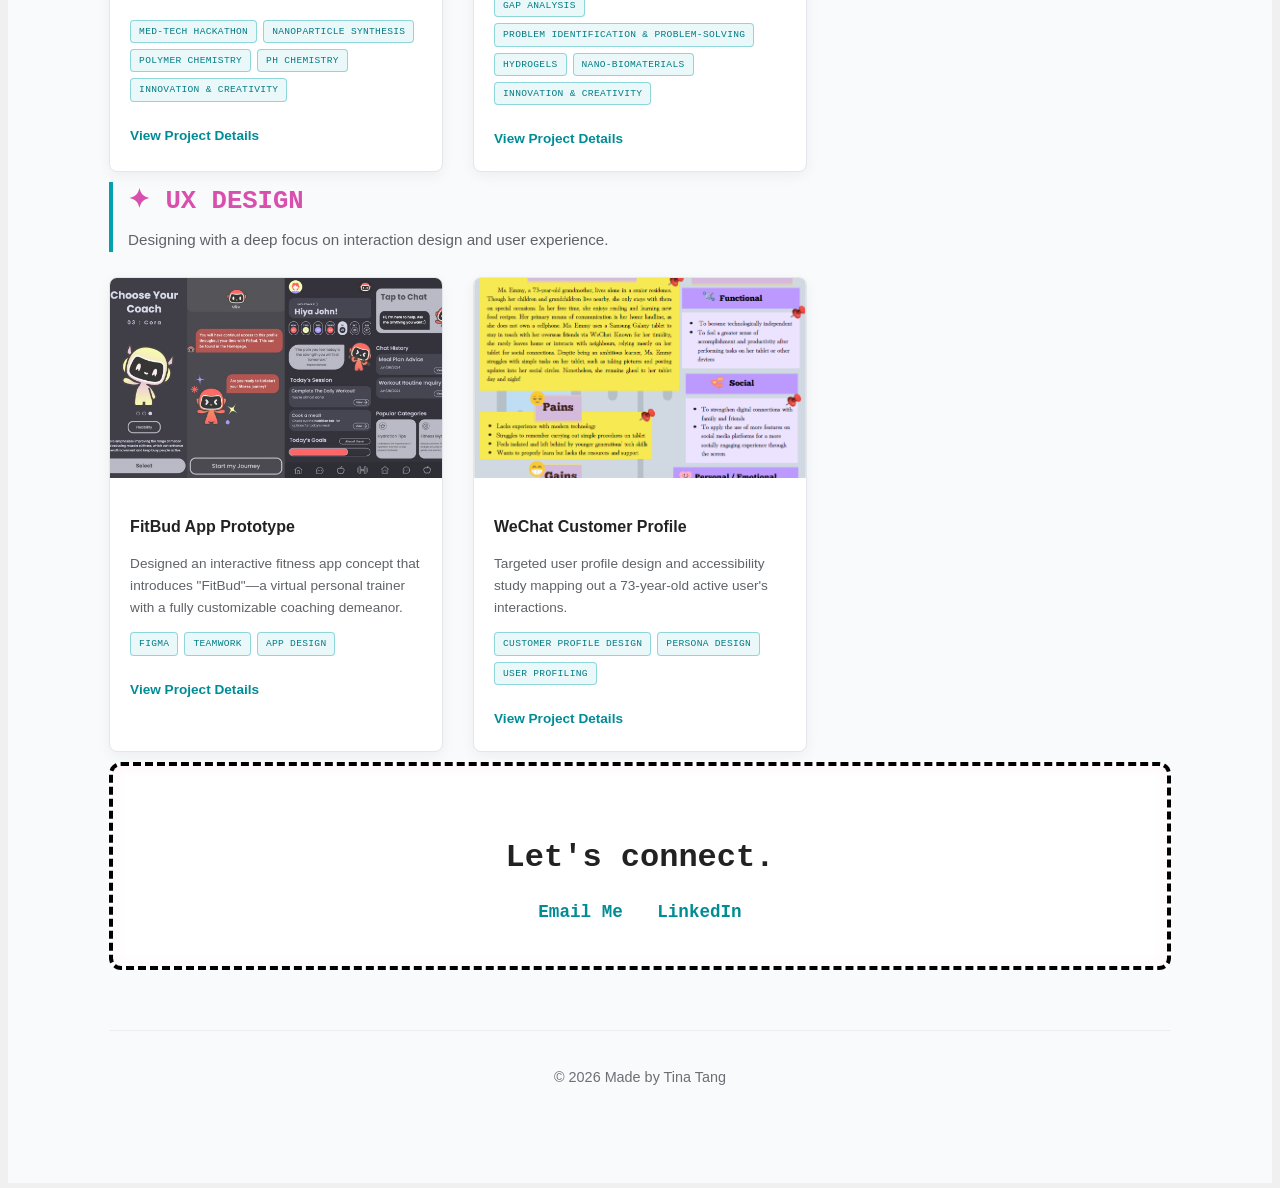
==== commit ad07841c: "fitbud preview" ====
--- a/index.html
+++ b/index.html
@@ -327,7 +327,7 @@
          <!-- FITBUD -->
         <a href="fitbud.html" class="project-card" target="_blank">
           <div class="image-zoom-container">
-            <img src="slide1.jpg" alt="FitBud App Preview">
+            <img src="fitbud-preview.jpg" alt="FitBud App Preview">
           </div>
           <div class="card-info">
             <h3>FitBud App Prototype</h3>
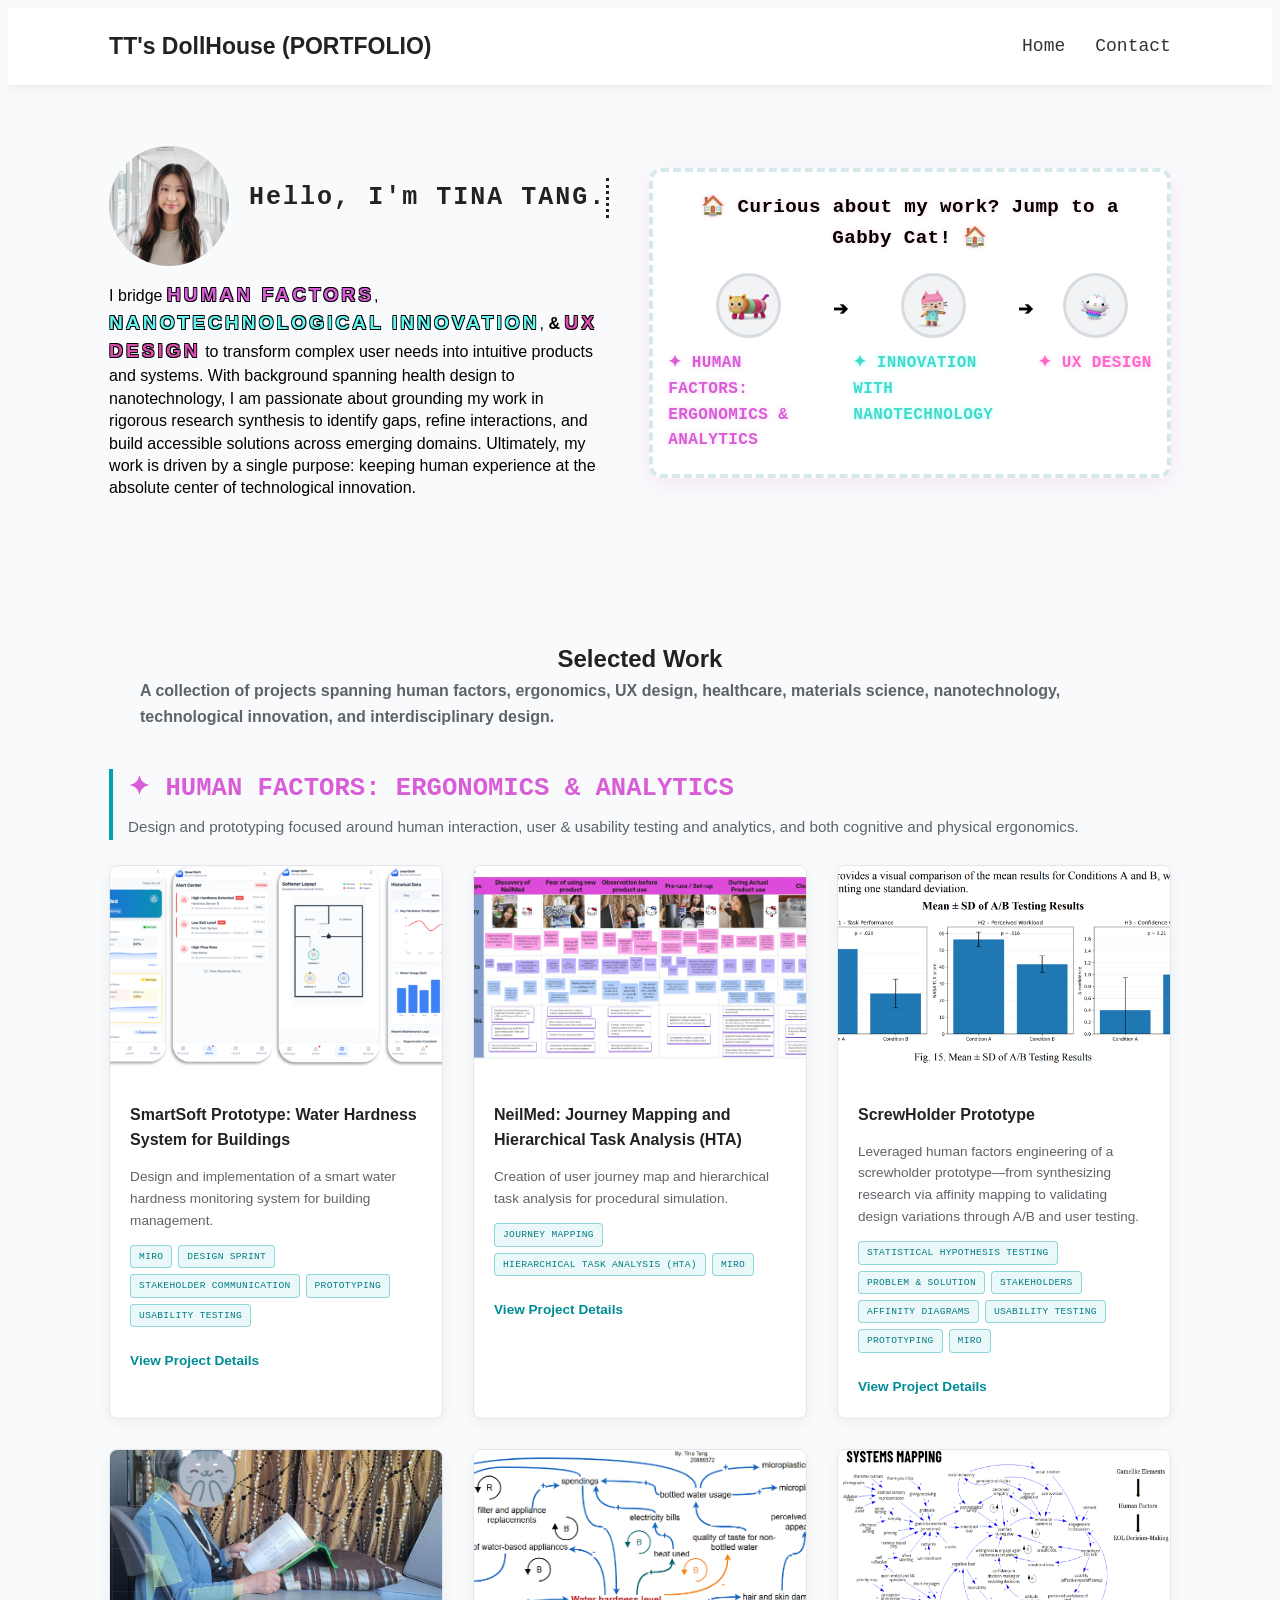
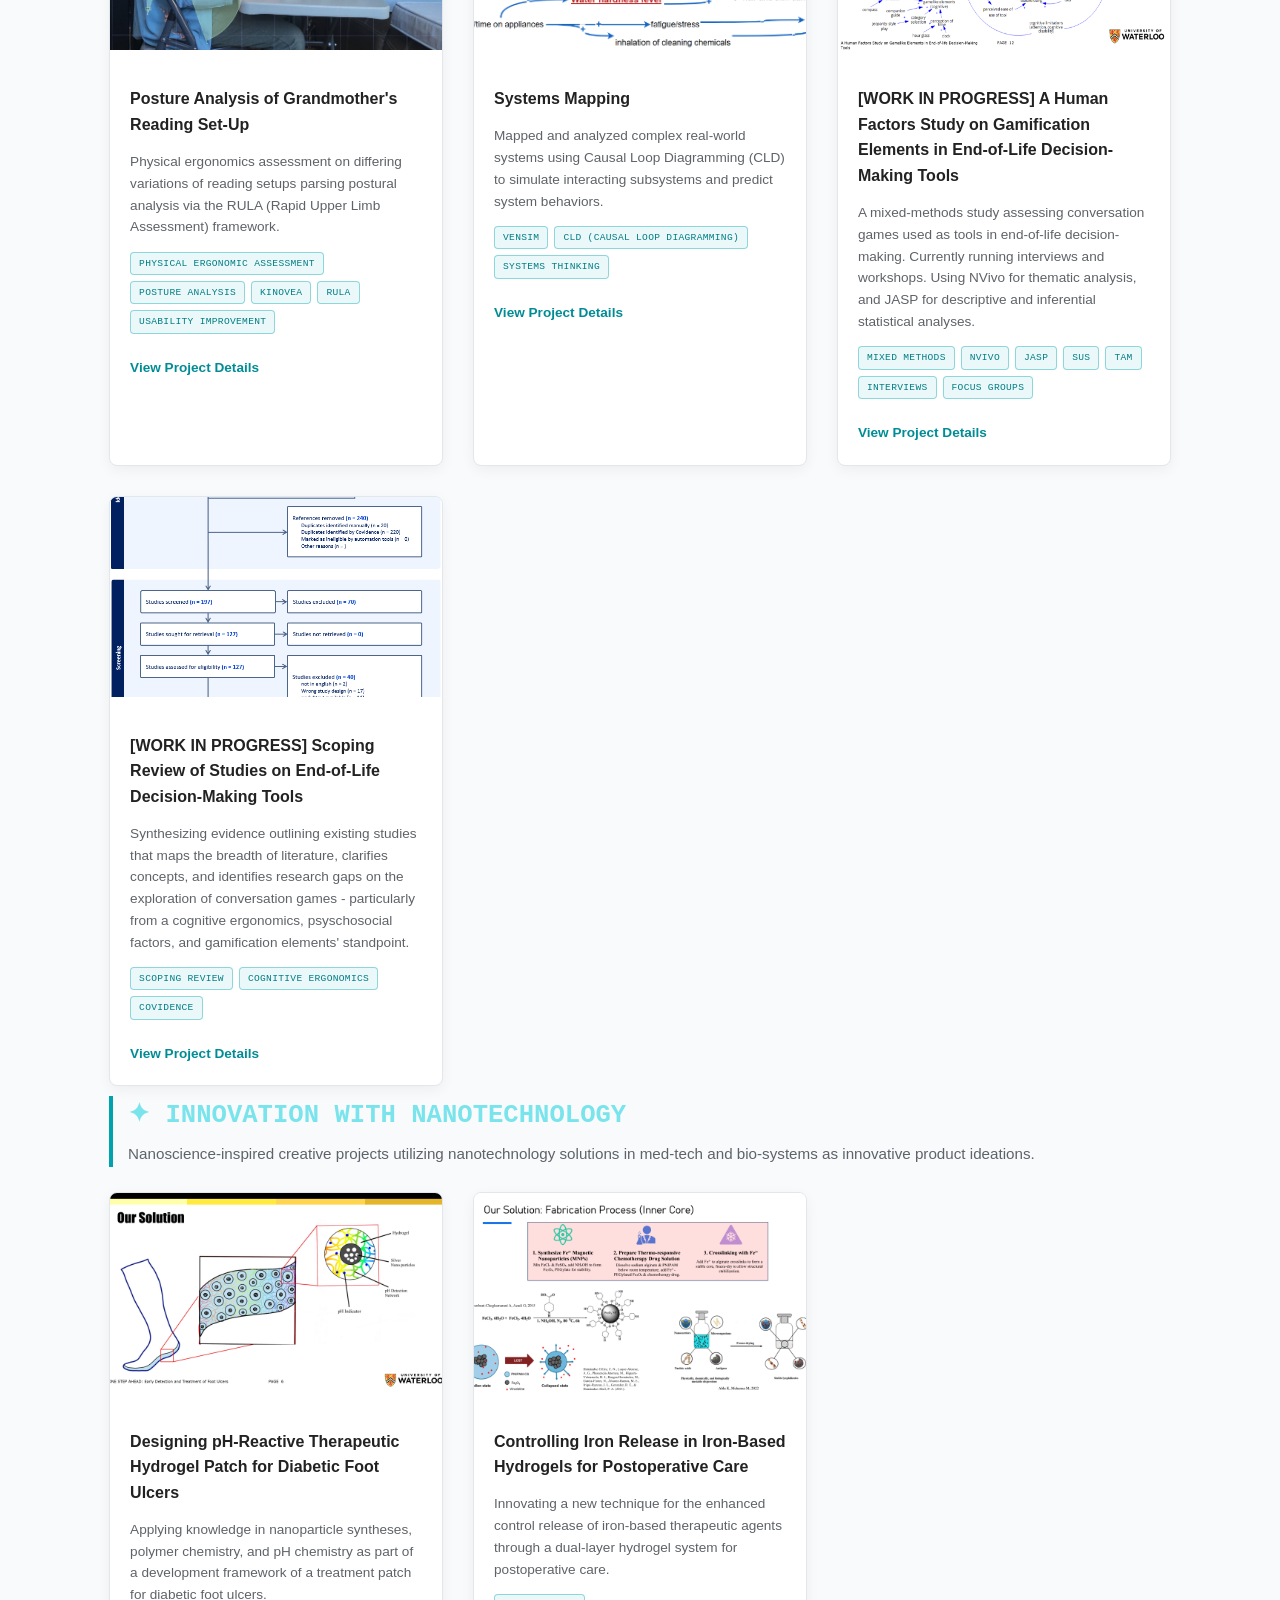
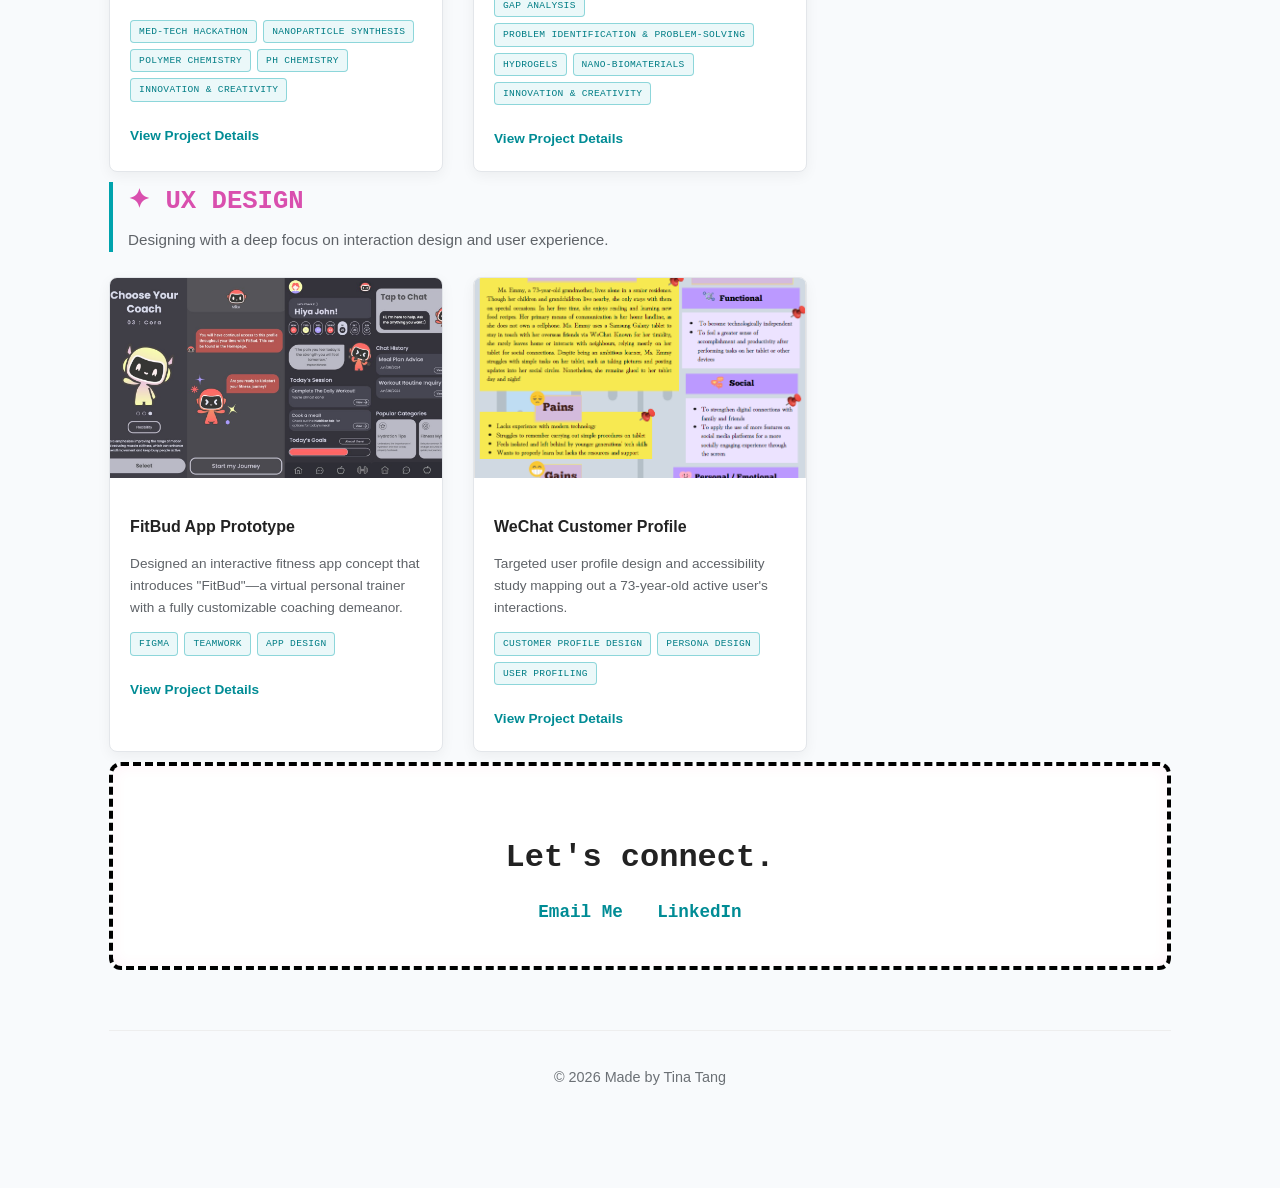
==== commit aea3046a: "Themes and css incoporation for personal project pages + smartsoft" ====
--- a/index.html
+++ b/index.html
@@ -127,7 +127,28 @@
       </div>
 
       <div class="projects-grid">
-        <!-- Project 7 -->
+        
+        <!-- SMARTSOFT WATER HARDNESS PROJECT -->
+        <a href="water-hardness.html" class="project-card" target="_blank">
+          <div class="image-zoom-container">
+            <img src="smartsoft prototype preview.PNG" alt="water hardness Preview">
+          </div>
+          <div class="card-info">
+            <h3>SmartSoft Prototype: Water Hardness System for Buildings</h3>
+            <p>Design and implementation of a smart water hardness monitoring system for building management.</p>
+            <div class="project-keywords">
+              <span class="keyword-tag">Miro</span>
+              <span class="keyword-tag">Design Sprint</span>
+              <span class="keyword-tag">Stakeholder Communication</span>
+              <span class="keyword-tag">Prototyping</span>
+              <span class="keyword-tag">Usability Testing</span>
+        
+            </div>
+            <span class="card-arrow-indicator">View Project Details</span>
+          </div>
+        </a>
+        
+        <!-- NEILMED PROJECT -->
         <a href="neilmed.html" class="project-card" target="_blank">
           <div class="image-zoom-container">
             <img src="neilmed-journey-map.jpg" alt="neilmed Preview">
@@ -185,25 +206,7 @@
           </div>
         </a>
 
-         <!-- SMARTSOFT WATER HARDNESS PROJECT -->
-        <a href="water-hardness.html" class="project-card" target="_blank">
-          <div class="image-zoom-container">
-            <img src="smartsoft prototype preview.PNG" alt="water hardness Preview">
-          </div>
-          <div class="card-info">
-            <h3>SmartSoft Prototype: Water Hardness System for Buildings</h3>
-            <p>Design and implementation of a smart water hardness monitoring system for building management.</p>
-            <div class="project-keywords">
-              <span class="keyword-tag">Miro</span>
-              <span class="keyword-tag">Design Sprint</span>
-              <span class="keyword-tag">Stakeholder Communication</span>
-              <span class="keyword-tag">Prototyping</span>
-              <span class="keyword-tag">Usability Testing</span>
-        
-            </div>
-            <span class="card-arrow-indicator">View Project Details</span>
-          </div>
-        </a>
+         
 
         <!-- SYSTEMS MAPPING -->
         <a href="systemsmapping.html" class="project-card" target="_blank">
--- a/style.css
+++ b/style.css
@@ -864,21 +864,21 @@
 
   background-color: var(--bg-dark);
   /* 1. Set the path to your image (local folder path or absolute web URL) */
- /background-image: url('gabbybg1.jpg');
+ /*background-image: url('gabbybg1.jpg');
 
   /* 2. Prevent the image from repeating like a tile grid */
- background-repeat: no-repeat;
+ /*background-repeat: no-repeat;
 
   /* 3. Center the image horizontally and vertically */
-background-position: center;
+/*background-position: center;
 
   /* 4. Scale the image to completely cover the container proportionally */
- background-size: cover;
+ /*background-size: cover;
 
   /* 5. Set a fallback color in case the image fails to load */
- background-color: #f0f0f0;
+ /*background-color: #f0f0f0;
   
-  color: var(--text-light);
+  color: var(--text-light);*/
 }
 
 
@@ -1340,4 +1340,265 @@
   border-color: #00a3ad;
   box-shadow: 0 0 6px rgba(0, 163, 173, 0.25);
   
-}+}
+
+
+
+
+
+/* =========================================================
+   SMARTSOFT CASE STUDY — LIGHT PORTFOLIO REDESIGN
+   ========================================================= */
+
+/* Overall page */
+body.light-mode {
+    background: #f8fafc;
+    color: #34383d;
+    font-family: "Segoe UI", Tahoma, Geneva, Verdana, sans-serif;
+    line-height: 1.8;
+    margin: 0;
+}
+
+/* Main navigation */
+body.light-mode .navbar {
+    padding: 20px 8%;
+    background: rgba(255, 255, 255, 0.96);
+    border-bottom: 1px solid #e9edf1;
+    box-shadow: 0 3px 16px rgba(30, 50, 70, 0.04);
+}
+
+body.light-mode .navbar .logo {
+    font-size: 20px;
+    font-weight: 750;
+    letter-spacing: 1px;
+}
+
+body.light-mode .navbar nav a {
+    text-decoration: none;
+    font-weight: 600;
+    transition: color 0.2s ease;
+}
+
+body.light-mode .navbar nav a:hover {
+    color: #d95dd7;
+}
+
+/* Project introduction */
+body.light-mode .navbar + div {
+    max-width: 1120px;
+    margin: 0 auto;
+    padding: 88px 32px 72px;
+}
+
+body.light-mode .navbar + div h1 {
+    max-width: 950px;
+    font-size: clamp(2.2rem, 4.5vw, 3.6rem);
+    line-height: 1.15;
+    letter-spacing: -1.5px;
+    margin: 0 0 26px;
+    font-weight: 800;
+}
+
+body.light-mode .navbar + div h1 a {
+    color: #008c96;
+    text-decoration: none;
+}
+
+body.light-mode .navbar + div h1 a:hover {
+    color: #d95dd7;
+}
+
+body.light-mode .project-tag {
+    display: block;
+    margin: 0 0 28px;
+}
+
+body.light-mode .project-tag h3 {
+    display: flex;
+    flex-wrap: wrap;
+    gap: 8px;
+    font-size: 0.85rem;
+    line-height: 1.7;
+    font-weight: 600;
+    color: #007d85;
+    margin: 0;
+}
+
+body.light-mode .navbar + div > p {
+    margin: 7px 0;
+    color: #69727b;
+    font-size: 0.95rem;
+}
+
+body.light-mode .navbar + div hr {
+    border: 0;
+    border-top: 1px solid #e3e8ed;
+    margin: 32px 0;
+}
+
+/* Main content width and breathing room */
+body.light-mode > section,
+body.light-mode > h2,
+body.light-mode > .image-row {
+    max-width: 1120px;
+    margin-left: auto;
+    margin-right: auto;
+}
+
+body.light-mode section {
+    margin-top: 0;
+    margin-bottom: 100px;
+    padding: 0 32px;
+}
+
+body.light-mode section > div {
+    margin-bottom: 40px;
+}
+
+body.light-mode section h2,
+body.light-mode > h2 {
+    font-size: clamp(1.65rem, 3vw, 2.2rem);
+    line-height: 1.3;
+    letter-spacing: -0.5px;
+    font-weight: 800;
+    margin: 0 0 30px;
+    padding-left: 20px;
+    border-left: 4px solid #00a3ad;
+}
+
+body.light-mode section h3 {
+    font-size: 1.4rem;
+    line-height: 1.4;
+    font-weight: 750;
+    margin: 42px 0 20px;
+}
+
+body.light-mode section h4 {
+    font-size: 1.15rem;
+    font-weight: 750;
+    margin: 36px 0 16px;
+    color: #007d85;
+}
+
+body.light-mode section p,
+body.light-mode > p {
+    font-size: 1rem;
+    line-height: 1.9;
+    color: #505963;
+    margin: 0 0 26px;
+    max-width: 900px;
+}
+
+body.light-mode section li {
+    color: #505963;
+    line-height: 1.85;
+    padding-left: 5px;
+    margin-bottom: 10px;
+}
+
+body.light-mode section ol,
+body.light-mode section ul {
+    margin: 18px 0 30px;
+    padding-left: 28px;
+}
+
+/* Images: consistent sizing, alignment and polish */
+body.light-mode section img,
+body.light-mode > .image-row img {
+    display: block;
+    max-width: 100%;
+    height: auto;
+    object-fit: contain;
+    border-radius: 12px;
+    border: 1px solid #e8edf1;
+    background: #ffffff;
+    box-shadow: 0 8px 28px rgba(35, 50, 65, 0.06);
+    margin: 28px auto 36px;
+}
+
+/* Override inline HTML image widths */
+body.light-mode section img[width],
+body.light-mode > .image-row img[width] {
+    width: auto;
+    max-width: 100%;
+}
+
+/* Images grouped together */
+body.light-mode .image-row {
+    display: flex;
+    flex-wrap: wrap;
+    align-items: flex-start;
+    justify-content: center;
+    gap: 28px;
+    margin: 28px auto 48px;
+    padding: 0 32px;
+}
+
+body.light-mode .image-row > div,
+body.light-mode .image-row > section {
+    flex: 1 1 320px;
+    min-width: 0;
+}
+
+body.light-mode .image-row img {
+    width: 100%;
+    max-width: 100%;
+}
+
+/* Links and prototype call-to-action */
+body.light-mode a {
+    overflow-wrap: anywhere;
+}
+
+body.light-mode section a {
+    color: #007d85;
+    font-weight: 650;
+    text-underline-offset: 4px;
+}
+
+body.light-mode section a:hover {
+    color: #d95dd7;
+}
+
+/* Keep section transitions subtle */
+body.light-mode section + section {
+    border-top: 1px solid #e9edf1;
+    padding-top: 56px;
+}
+
+/* Mobile and tablet layout */
+@media (max-width: 700px) {
+    body.light-mode .navbar {
+        padding: 16px 6%;
+    }
+
+    body.light-mode .navbar + div {
+        padding: 56px 22px 48px;
+    }
+
+    body.light-mode section {
+        padding: 0 22px;
+        margin-bottom: 64px;
+    }
+
+    body.light-mode section h2,
+    body.light-mode > h2 {
+        font-size: 1.55rem;
+        padding-left: 14px;
+    }
+
+    body.light-mode section h3 {
+        font-size: 1.2rem;
+    }
+
+    body.light-mode .image-row {
+        padding: 0 22px;
+        gap: 16px;
+    }
+
+    body.light-mode section img,
+    body.light-mode > .image-row img {
+        margin-top: 20px;
+        margin-bottom: 24px;
+    }
+}
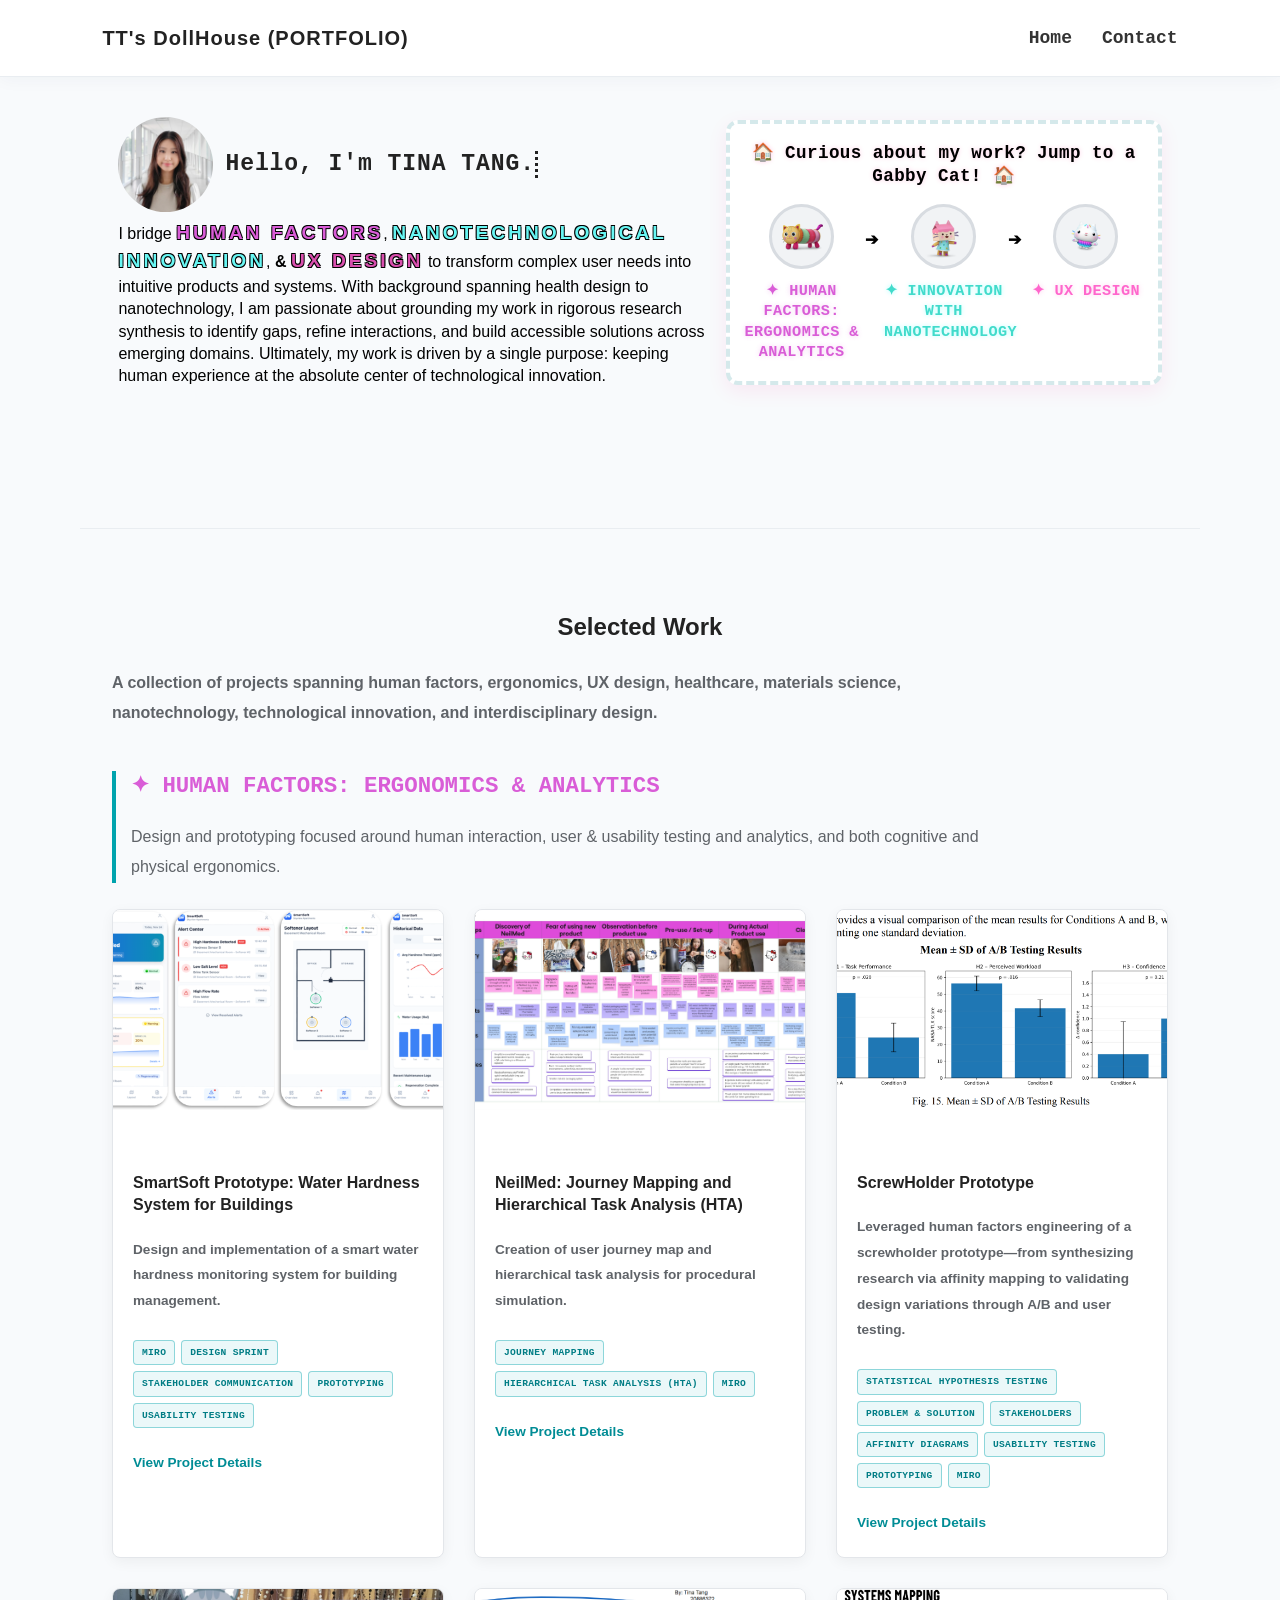
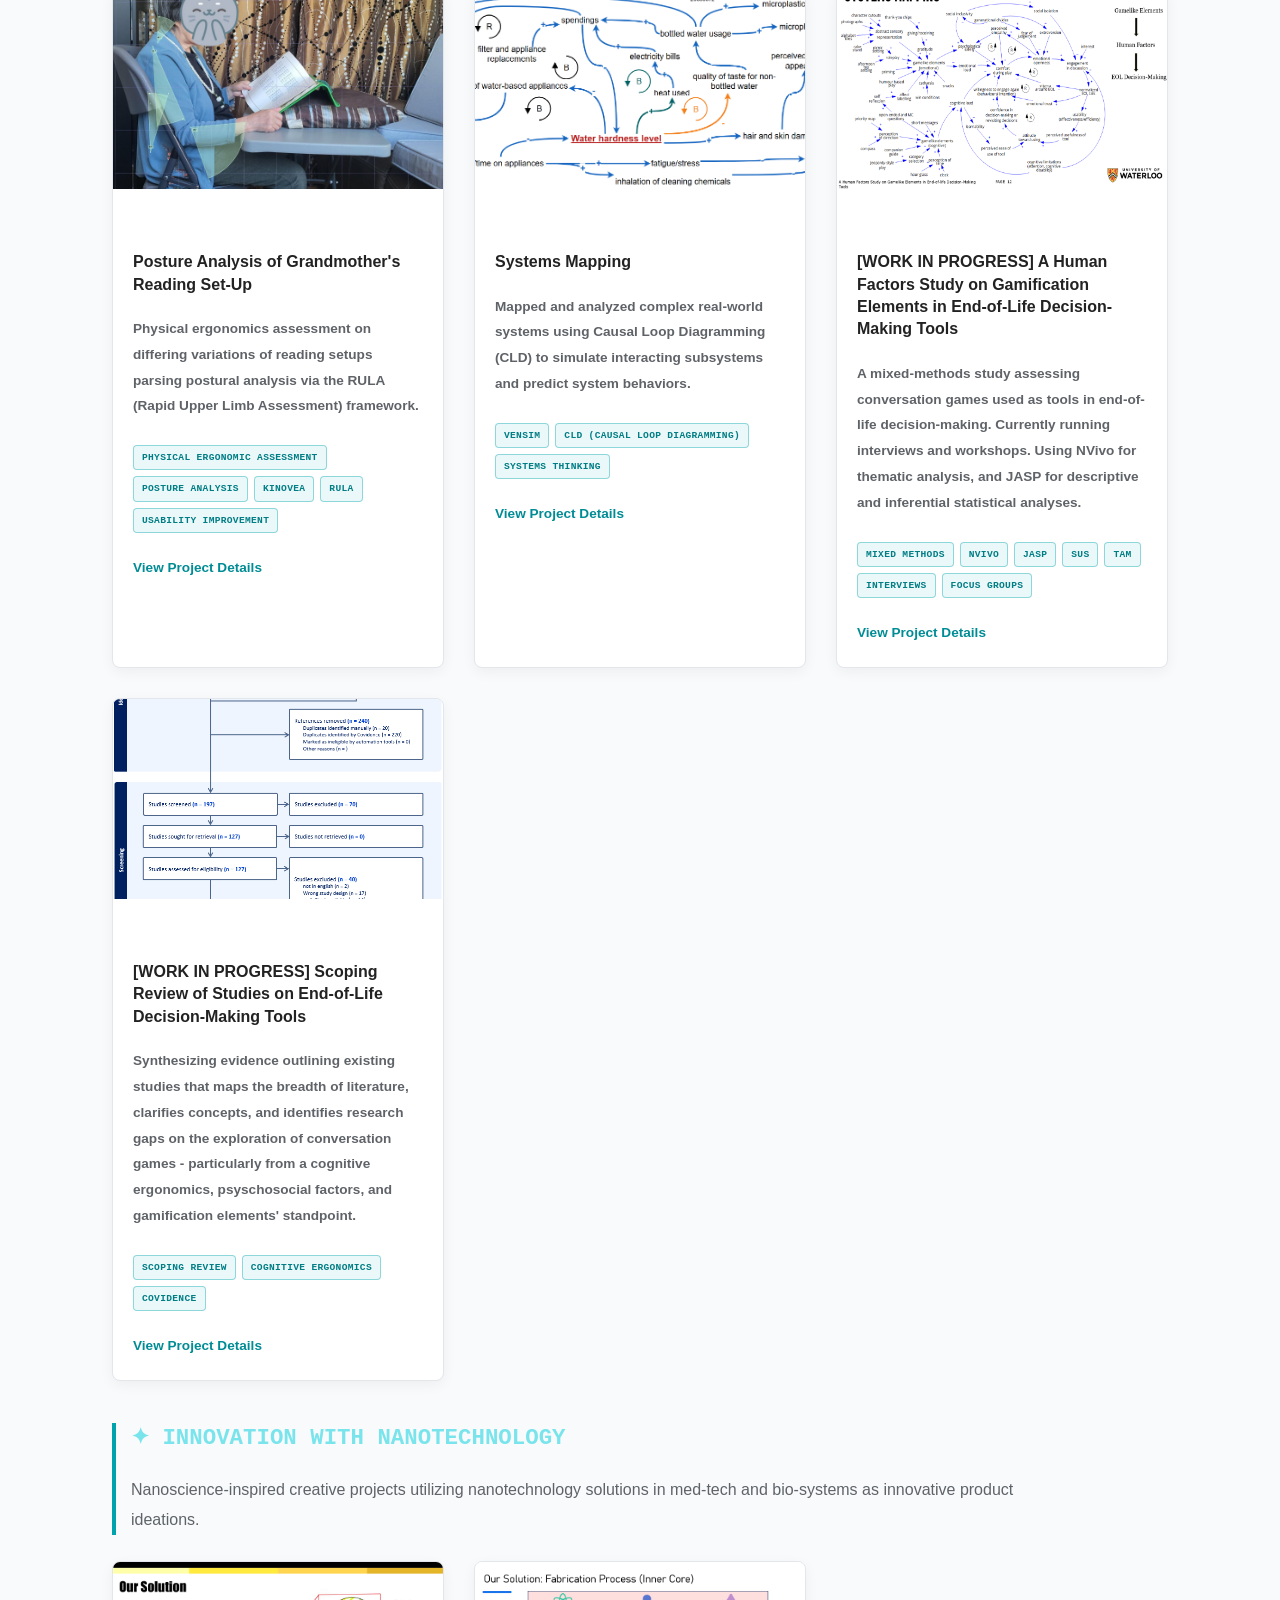
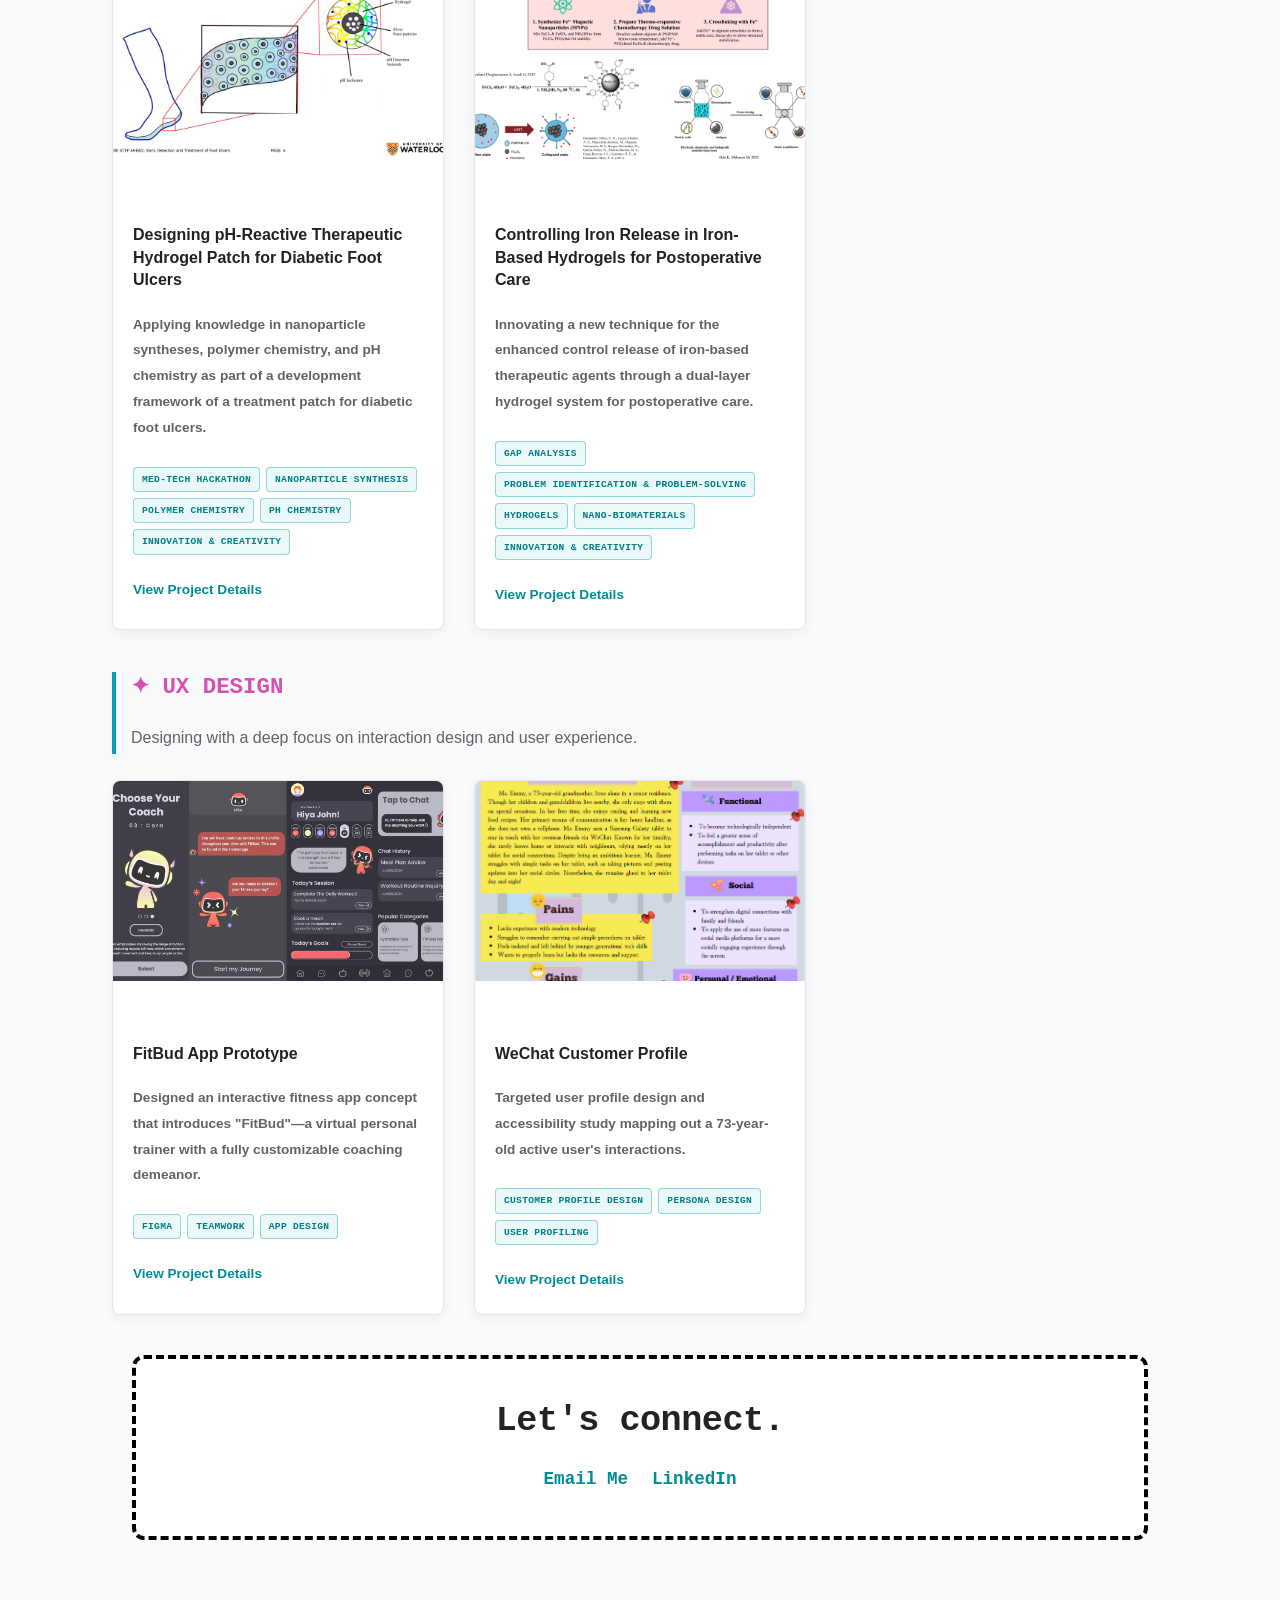
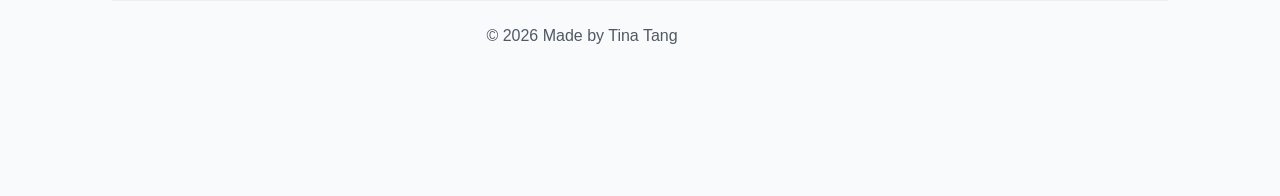
==== commit e3b2e1e1: "eol games index link" ====
--- a/index.html
+++ b/index.html
@@ -226,7 +226,7 @@
         </a>
 
 <!-- EOL DECISION MAKING TOOLS MASTERS PROJECT -->
-        <a href="project-end-of-life.html" class="project-card" target="_blank"> 
+        <a href="eol-games.html" class="project-card" target="_blank"> 
           <div class="image-zoom-container">
             <img src="CLD-games.PNG" alt="Causal loop diagram exploring human factors and gamification in end-of-life decision-making, with connected variables and arrows arranged on a white background in a research and systems thinking context.">
           </div>
--- a/style.css
+++ b/style.css
@@ -496,7 +496,7 @@
 }
 
 .project-card:hover .card-arrow-indicator {
-  /*color: #00ffff; /* Alternates indicator values upon wrapper focus */
+  color: #00ffff; /* Alternates indicator values upon wrapper focus */
 }
 
 
@@ -838,7 +838,9 @@
   /* 3. Pull the arrow slightly up up from the absolute bottom to land in the text sweet spot.
         Adjust this value (e.g., -15px to -30px) depending on your font size! */
   margin-bottom: 22px !important; 
-}@media
+} @media (max-width: 700px) {
+  /* styles */
+}
 
 
 
@@ -1334,12 +1336,11 @@
 .project-card:hover .keyword-tag {
   border-color: #00ffff;
   box-shadow: 0 0 6px rgba(0, 255, 255, 0.3);
- 
-
-body.light-mode .project-card:hover .keyword-tag {
-  border-color: #00a3ad;
-  box-shadow: 0 0 6px rgba(0, 163, 173, 0.25);
-  
+}
+
+.project-card:hover .keyword-tag {
+  border-color: #00ffff;
+  box-shadow: 0 0 6px rgba(0, 255, 255, 0.3);
 }
 
 
@@ -1602,3 +1603,991 @@
         margin-bottom: 24px;
     }
 }
+
+
+/* ==============================================================
+   PORTFOLIO CASE STUDIES — SCOPED DESIGN SYSTEM (2026)
+   Append-only: all pre-existing homepage / component rules above
+   are retained. Only pages with class="portfolio-case" use this.
+   ============================================================== */
+body.light-mode.portfolio-case {
+  --case-accent: #00a3ad;
+  --case-accent-dark: #087d85;
+  --case-accent-soft: #e8f8f8;
+  --case-pink: #f9e8ef;
+  --case-bg: #f8fafc;
+  --case-card: #fff;
+  --case-text: #222;
+  --case-muted: #626b73;
+  --case-border: #e4e9ee;
+  background: var(--case-bg);
+  color: var(--case-text);
+  font-family: "Segoe UI", Tahoma, Geneva, Verdana, sans-serif;
+  line-height: 1.8;
+}
+body.portfolio-case .navbar { padding: 20px 6%; }
+body.portfolio-case .navbar nav { display: flex; align-items: center; flex-wrap: wrap; gap: 28px; }
+body.portfolio-case .navbar nav a { margin-left: 0; font-family: inherit; color: var(--case-text); }
+body.portfolio-case .case-study { width: min(1100px, 88%); margin: 0 auto; padding: 0 0 100px; }
+body.portfolio-case .case-study > .project-hero {
+  max-width: none; margin: 0; padding: 85px 0 60px;
+  border-bottom: 1px solid var(--case-border); border-top: 0;
+}
+body.portfolio-case .case-study .project-hero h1 {
+  max-width: 950px; margin: 0 0 24px;
+  font-size: clamp(2.2rem, 5vw, 3.8rem); line-height: 1.16;
+  letter-spacing: -.04em; font-weight: 800;
+}
+body.portfolio-case .case-study .project-hero h1 a { color: var(--case-accent-dark); text-decoration: none; }
+body.portfolio-case .case-study .project-hero h1 a:hover { text-decoration: underline; }
+body.portfolio-case .case-study .project-hero .project-subtitle,
+body.portfolio-case .case-study .project-hero .hero-description {
+  max-width: 780px; margin: 0 0 26px; color: var(--case-muted);
+  font-size: 1.1rem; line-height: 1.9; display: block;
+}
+body.portfolio-case .case-study .eyebrow {
+  display: block; margin: 18px 0 27px; padding: 0;
+  color: var(--case-accent-dark); font-size: .82rem;
+  line-height: 1.8; font-weight: 700; letter-spacing: .075em;
+  text-transform: none;
+  margin: 0 0 16px;
+            color: var(--case-accent);
+            font-size: 0.82rem;
+            font-weight: 700;
+            letter-spacing: 0.13em;
+            text-transform: uppercase;
+}
+body.portfolio-case .case-study .personal-label {
+  display: inline-block; margin: 0 0 28px; padding: 7px 14px;
+  border: 1px solid #f0d5e1; border-radius: 30px;
+  background: var(--case-pink); color: #80445e; font-size: .88rem; font-weight: 600;
+}
+body.portfolio-case .case-study .project-tags {
+  display: flex; flex-wrap: wrap; gap: 10px; margin: 25px 0 35px;
+}
+body.portfolio-case .case-study .project-tags span {
+  display: inline-block; padding: 7px 13px; border-radius: 30px;
+  background: var(--case-accent-soft); border: 1px solid #cdeced;
+  color: var(--case-accent-dark); font-size: .83rem; font-weight: 600; line-height: 1.5;
+}
+body.portfolio-case .case-study .project-meta {
+  display: grid; grid-template-columns: repeat(2,minmax(0,1fr));
+  gap: 18px 30px; margin-top: 30px; padding: 0; border: 0;
+}
+body.portfolio-case .case-study .meta-item { min-width: 0; padding-left: 16px; border-left: 3px solid var(--case-pink); }
+body.portfolio-case .case-study .meta-item > strong,
+body.portfolio-case .case-study .meta-item > .meta-label {
+  display: block; margin: 0 0 3px; color: var(--case-muted);
+  font-size: .8rem; letter-spacing: .07em; text-transform: uppercase;
+}
+body.portfolio-case .case-study .meta-item > p,
+body.portfolio-case .case-study .meta-item > .meta-value {
+  display: block; margin: 0; color: var(--case-text); font-size: .95rem; font-weight: 600;
+}
+body.portfolio-case .case-study > .case-section {
+  width: auto; max-width: none; margin: 80px 0 0; padding: 0;
+  border: 0; scroll-margin-top: 100px;
+}
+body.portfolio-case .case-study > .case-section + .case-section {
+  border-top: 0; padding-top: 0;
+}
+body.portfolio-case .case-study .section-number {
+  display: block; margin: 0 0 8px; color: var(--case-accent-dark);
+  font-size: .82rem; font-weight: 700; letter-spacing: .12em; text-transform: uppercase;
+}
+body.portfolio-case .case-study .case-section h2 {
+  margin: 0 0 28px; padding: 0 0 0 18px;
+  border-left: 4px solid var(--case-accent);
+  color: var(--case-text); font-size: clamp(1.65rem,3vw,2.15rem);
+  font-weight: 800; line-height: 1.3; letter-spacing: -.025em;
+}
+body.portfolio-case .case-study .case-section h3 {
+  margin: 35px 0 14px; color: var(--case-text); font-size: 1.35rem; line-height: 1.45;
+}
+body.portfolio-case .case-study .case-section h4 { margin: 28px 0 14px; font-size: 1.12rem; }
+body.portfolio-case .case-study .case-section p,
+body.portfolio-case .case-study .case-section li {
+  color: #4e5963; font-size: 1rem; line-height: 1.9;
+}
+body.portfolio-case .case-study .case-section p { margin: 0 0 22px; max-width: none; }
+body.portfolio-case .case-study .case-section ul,
+body.portfolio-case .case-study .case-section ol { margin: 16px 0 26px; padding-left: 25px; }
+body.portfolio-case .case-study .case-section a { color: var(--case-accent-dark); text-underline-offset: 4px; }
+body.portfolio-case .case-study .case-image,
+body.portfolio-case .case-study .case-section img {
+  display: block; max-width: 100%; width: auto; height: auto;
+  margin: 24px auto 32px; border-radius: 12px;
+  background: #fff; border: 1px solid var(--case-border);
+  box-shadow: 0 8px 28px rgba(30,50,70,.06);
+}
+
+
+
+body.portfolio-case .case-study .case-section img[width] { max-width: 100%; }
+body.portfolio-case .case-study .case-section figure { margin: 22px 0 32px; }
+body.portfolio-case .case-study .case-section figure img { margin-bottom: 10px; }
+body.portfolio-case .case-study .case-section figcaption { font-size: .9rem; color: var(--case-muted); text-align: center; }
+body.portfolio-case .case-study .case-section embed,
+body.portfolio-case .case-study .case-section iframe { display: block; max-width: 100%; width: 100%; border: 1px solid var(--case-border); border-radius: 12px; }
+body.portfolio-case .case-study .case-section .overview-grid,
+body.portfolio-case .case-study .case-section .position-grid,
+body.portfolio-case .case-study .case-section .image-grid { max-width: 100%; }
+body.portfolio-case .case-study .case-section .overview-grid > div,
+body.portfolio-case .case-study .case-section .position-grid > article { margin-bottom: 0; }
+body.portfolio-case .case-study .case-section .soft-card {
+  padding: 24px; border: 1px solid var(--case-border); border-radius: 14px; background: #fff;
+}
+body.portfolio-case .case-study .case-section .project-callout {
+  padding: 22px 26px; background: var(--case-accent-soft);
+  border: 1px solid #cdeced; border-radius: 14px;
+}
+body.portfolio-case .case-study .case-section .project-callout h2 { margin-bottom: 12px; }
+body.portfolio-case .case-study .case-section .project-callout p:last-child { margin-bottom: 0; }
+body.portfolio-case .case-study .case-section .document-preview { margin-top: 26px; }
+body.portfolio-case .case-study .case-section .document-preview embed { min-height: 520px; }
+body.portfolio-case .case-study .case-section .external-project-link { font-weight: 700; }
+@media (max-width: 700px) {
+  body.portfolio-case .case-study { width: 90%; }
+  body.portfolio-case .case-study > .project-hero { padding: 55px 0 42px; }
+  body.portfolio-case .case-study > .case-section { margin-top: 62px; }
+  body.portfolio-case .case-study .project-meta { grid-template-columns: 1fr; }
+  body.portfolio-case .case-study .case-section h2 { padding-left: 14px; }
+  body.portfolio-case .case-study .case-section .document-preview embed { min-height: 380px; }
+}
+
+
+/* ==========================================================
+   HOMEPAGE FIXES
+   Project card images + Let's Connect section
+
+   Safe, homepage-specific overrides.
+   Paste at the VERY END of style.css.
+   ========================================================== */
+
+
+/* ----------------------------------------------------------
+   FIX 1: RESTORE ORIGINAL PROJECT CARD IMAGE FIT
+   ---------------------------------------------------------- */
+
+/* Keep every preview image inside its original 200px area */
+body.light-mode .projects-section
+.projects-grid .image-zoom-container {
+    width: 100%;
+    height: 200px;
+    overflow: hidden;
+    background-color: #f1f3f5;
+    padding: 0;
+    margin: 0;
+}
+
+/* Restore original image dimensions and cropping */
+body.light-mode .projects-section
+.projects-grid .image-zoom-container img {
+    display: block;
+    width: 100%;
+    height: 100%;
+    max-width: none;
+    object-fit: cover;
+    object-position: center;
+    margin: 0;
+    padding: 0;
+    border: none;
+    border-radius: 0;
+    box-shadow: none;
+    background: transparent;
+    transition: transform 0.4s
+        cubic-bezier(0.25, 0.46, 0.45, 0.94);
+}
+
+/* Keep the original image zoom-on-hover effect */
+body.light-mode .projects-section
+.projects-grid .project-card:hover
+.image-zoom-container img {
+    transform: scale(1.12);
+}
+
+
+/* ----------------------------------------------------------
+   FIX 2: RESTORE LET'S CONNECT SECTION
+   ---------------------------------------------------------- */
+
+/* Clean white contact section */
+body.light-mode #contact.contact-section {
+    background: #ffffff;
+    background-image: none;
+    color: #222222;
+
+    max-width: 1120px;
+    width: calc(100% - 40px);
+
+    margin: 40px auto 60px;
+    padding: 40px 45px;
+
+    border: 4px dashed #000000;
+    border-radius: 12px;
+
+    box-shadow: none;
+    text-align: center;
+}
+
+/* Remove unexpected inherited block styling */
+body.light-mode #contact .section-heading {
+    background: transparent;
+    border: none;
+    box-shadow: none;
+    padding: 0;
+    margin: 0 0 20px;
+}
+
+/* Restore heading appearance */
+body.light-mode #contact h2 {
+    color: #222222;
+    background: transparent;
+
+    font-family: "VT323", monospace;
+    font-size: clamp(1.65rem, 3vw, 2.2rem);
+    font-weight: 800;
+
+    border: none;
+    padding: 0;
+    margin: 0 0 20px;
+
+    text-align: center;
+}
+
+/* Keep the contact links neatly aligned */
+body.light-mode #contact .contact-links {
+    display: flex;
+    flex-wrap: wrap;
+    align-items: center;
+    justify-content: center;
+    gap: 24px;
+
+    background: transparent;
+    border: none;
+    box-shadow: none;
+
+    margin: 0;
+    padding: 0;
+}
+
+/* Restore simple turquoise text links */
+body.light-mode #contact .contact-links a {
+    display: inline-block;
+
+    color: #008c95;
+    background: transparent;
+
+    font-family: "VT323", monospace;
+    font-size: 1.1rem;
+    font-weight: 700;
+
+    text-decoration: none;
+
+    border: none;
+    border-radius: 0;
+    box-shadow: none;
+
+    margin: 0;
+    padding: 0;
+}
+
+/* Pink hover to match your portfolio theme */
+body.light-mode #contact .contact-links a:hover {
+    color: #d9006c;
+    background: transparent;
+    text-decoration: underline;
+}
+
+
+/* ----------------------------------------------------------
+   MOBILE ADJUSTMENTS
+   ---------------------------------------------------------- */
+
+@media (max-width: 700px) {
+
+    body.light-mode #contact.contact-section {
+        width: calc(100% - 30px);
+        padding: 30px 20px;
+        margin: 30px auto 45px;
+    }
+
+    body.light-mode #contact .contact-links {
+        gap: 18px;
+    }
+}
+
+
+
+/* ==========================================================
+   HOMEPAGE RESTORATION — REVISED HERO & GABBY NAV
+
+   Wider introduction, less horizontal padding,
+   fixed typing area, compact description spacing,
+   and properly fitted Gabby Cat avatars.
+
+   Paste at the VERY END of style.css.
+   ========================================================== */
+
+
+/* 1. GIVE THE HERO MORE HORIZONTAL SPACE */
+
+body.light-mode .hero-split-container {
+    display: grid;
+    grid-template-columns: minmax(0, 1.2fr) minmax(0, 1fr);
+    align-items: center;
+
+    gap: 24px;
+    padding: 40px 4%;
+
+    background-color: #f8fafc;
+}
+
+
+/* 2. LEFT INTRODUCTION */
+
+body.light-mode .hero-split-container .hero-left-intro {
+    display: flex;
+    flex-direction: column;
+
+    width: 100%;
+    max-width: none;
+    min-width: 0;
+
+    gap: 8px;
+    margin: 0;
+    padding: 0;
+}
+
+
+/* 3. KEEP PHOTO AND TITLE IN STABLE POSITIONS */
+
+body.light-mode .hero-split-container .hero-title-row {
+    display: flex;
+    flex-direction: row;
+    align-items: center;
+    justify-content: flex-start;
+
+    width: 100%;
+    min-width: 0;
+
+    gap: 14px;
+    margin: 0;
+    padding: 0;
+}
+
+body.light-mode .hero-split-container
+.hero-title-row .hero-image {
+    display: block;
+
+    width: 95px !important;
+    height: 95px !important;
+    min-width: 95px;
+
+    flex: 0 0 95px;
+
+    object-fit: cover;
+    object-position: center;
+
+    border-radius: 50%;
+
+    margin: 0 !important;
+    padding: 0;
+
+    border: none;
+    box-shadow: none;
+}
+
+
+/* 4. RESERVE THE FULL WIDTH OF THE TYPING TITLE */
+
+body.light-mode .hero-split-container .split-hero-title {
+    display: block;
+
+    flex: 1 1 0;
+    min-width: 0;
+    width: auto;
+
+    margin: 0;
+    padding: 0;
+
+    text-align: left;
+    font-size: 1.6rem;
+    line-height: 1.15;
+
+    color: #222222;
+}
+
+
+/* The text's container keeps its full width.
+   The animation reveals characters without resizing
+   the photo/title row. */
+
+body.light-mode .hero-split-container
+.hero-left-intro .highlight {
+    display: block;
+
+    width: 100%;
+    max-width: 100%;
+
+    font-family: "VT323", monospace;
+    font-size: clamp(16px, 1.55vw, 25px);
+    font-weight: bold;
+    letter-spacing: 1px;
+    line-height: 1.15;
+
+    color: #222222;
+
+    white-space: nowrap;
+    overflow: hidden;
+
+    border-right: none;
+
+    animation: none;
+}
+
+
+/* Typewriter effect using a character-reveal mask.
+   The full text width stays reserved at all times. */
+
+@supports (clip-path: inset(0 0 0 0)) {
+
+    body.light-mode .hero-split-container
+    .hero-left-intro .highlight {
+        animation: hero-text-reveal 15s steps(21, end) infinite;
+    }
+
+    @keyframes hero-text-reveal {
+        0%, 10% {
+            clip-path: inset(0 100% 0 0);
+        }
+
+        40%, 70% {
+            clip-path: inset(0 0 0 0);
+        }
+
+        90%, 100% {
+            clip-path: inset(0 100% 0 0);
+        }
+    }
+}
+
+
+/* 5. COMPACT INTRODUCTION PARAGRAPH */
+
+body.light-mode .hero-split-container
+.hero-left-intro > div {
+    margin: 0;
+    padding: 0;
+}
+
+body.light-mode .hero-split-container
+.hero-split-description {
+    display: block;
+
+    width: 100%;
+    max-width: none;
+
+    margin: 0 !important;
+    padding: 0;
+
+    color: #000000;
+    font-size: 1rem;
+    line-height: 1.4;
+    letter-spacing: normal;
+
+    text-align: left;
+}
+
+body.light-mode .hero-split-container
+.hero-left-intro p {
+    margin: 0;
+    line-height: 1.4;
+}
+
+
+/* 6. GABBY NAVIGATION FIT */
+
+body.light-mode .hero-split-container .split-nav-box {
+    width: 100%;
+    max-width: none;
+    min-width: 0;
+
+    margin: 0 !important;
+    padding: 18px 12px !important;
+}
+
+body.light-mode .hero-split-container .gabby-nav-container {
+    background: #ffffff;
+    border: 4px dashed #d5e9eb;
+    border-radius: 12px;
+    box-shadow: 0 6px 20px rgba(255, 0, 127, 0.08);
+}
+
+body.light-mode .hero-split-container .gabby-nav-title {
+    color: #000000;
+
+    font-family: "VT323", monospace;
+    font-size: 1.1rem;
+    font-weight: 800;
+    line-height: 1.3;
+
+    text-align: center;
+    margin: 0 0 16px;
+    padding: 0;
+}
+
+body.light-mode .hero-split-container
+.gabby-character-menu.horizontal-menu {
+    display: flex !important;
+    flex-direction: row !important;
+    flex-wrap: nowrap !important;
+
+    justify-content: space-around !important;
+    align-items: flex-start !important;
+
+    gap: 3px !important;
+    margin: 0;
+    padding: 0;
+}
+
+body.light-mode .hero-split-container
+.gabby-nav-item.compact-item {
+    display: flex;
+    flex-direction: column;
+    align-items: center;
+    justify-content: flex-start;
+
+    flex: 1 1 0;
+    min-width: 0;
+
+    text-align: center;
+    margin: 0;
+    padding: 0;
+}
+
+
+/* Restore circular avatar dimensions */
+
+body.light-mode .hero-split-container
+.character-avatar-wrapper.compact-avatar {
+    width: 65px !important;
+    height: 65px !important;
+
+    min-width: 65px;
+    min-height: 65px;
+
+    flex: 0 0 65px;
+
+    display: flex;
+    align-items: center;
+    justify-content: center;
+
+    padding: 0;
+    margin: 0;
+
+    overflow: hidden;
+    border-radius: 50%;
+
+    background: #f1f3f5;
+    border: 3px solid #d8dce1;
+}
+
+
+/* Prevent general section image CSS from
+   overriding the original Gabby Cat sizing */
+
+body.light-mode .hero-split-container
+.character-avatar-wrapper .gabby-avatar {
+    display: block;
+
+    width: 85% !important;
+    height: 85% !important;
+
+    max-width: 85%;
+    max-height: 85%;
+
+    object-fit: contain;
+    object-position: center;
+
+    margin: 0 !important;
+    padding: 0;
+
+    border: none;
+    border-radius: 0;
+
+    background: transparent;
+    box-shadow: none;
+}
+
+
+/* Labels */
+
+body.light-mode .hero-split-container
+.gabby-nav-item span[class^="gabby-label"] {
+    display: block;
+    width: 100%;
+
+    font-family: "VT323", monospace;
+    font-size: 0.95rem;
+    font-weight: bold;
+    line-height: 1.35;
+
+    white-space: normal;
+    text-align: center;
+
+    margin-top: 12px;
+    padding: 0;
+}
+
+
+/* Navigation arrows */
+
+body.light-mode .hero-split-container
+.gabby-horizontal-arrow {
+    display: flex;
+
+    flex: 0 0 auto;
+    align-items: center;
+    justify-content: center;
+
+    color: #000000;
+    font-size: 16px;
+    font-weight: bold;
+
+    margin: 22px 0 0 !important;
+    padding: 0;
+}
+
+
+/* 7. RESPONSIVE LAYOUT */
+
+@media (max-width: 1050px) {
+
+    body.light-mode .hero-split-container {
+        grid-template-columns: 1fr;
+
+        gap: 28px;
+        padding: 32px 5%;
+    }
+
+    body.light-mode .hero-split-container .hero-left-intro,
+    body.light-mode .hero-split-container .split-nav-box {
+        max-width: 100%;
+        width: 100%;
+    }
+
+    body.light-mode .hero-split-container
+    .hero-left-intro .highlight {
+        font-size: clamp(20px, 3vw, 25px);
+    }
+}
+
+@media (max-width: 480px) {
+
+    body.light-mode .hero-split-container
+    .hero-title-row .hero-image {
+        width: 75px !important;
+        height: 75px !important;
+        min-width: 75px;
+        flex-basis: 75px;
+    }
+
+    body.light-mode .hero-split-container
+    .hero-left-intro .highlight {
+        font-size: clamp(14px, 4vw, 20px);
+        letter-spacing: 0;
+    }
+
+    body.light-mode .hero-split-container
+    .character-avatar-wrapper.compact-avatar {
+        width: 52px !important;
+        height: 52px !important;
+        min-width: 52px;
+        min-height: 52px;
+        flex-basis: 52px;
+    }
+
+    body.light-mode .hero-split-container
+    .gabby-nav-item span[class^="gabby-label"] {
+        font-size: 0.75rem;
+    }
+}
+
+
+/* 8. ACCESSIBILITY */
+
+@media (prefers-reduced-motion: reduce) {
+
+    body.light-mode .hero-split-container
+    .hero-left-intro .highlight {
+        animation: none;
+        clip-path: none;
+    }
+}
+
+
+
+/* ==========================================================
+   HERO FINAL ADJUSTMENTS
+   Pixelated typing cursor + responsive proportions
+   ========================================================== */
+
+
+/* 1. RELATIVE HERO LAYOUT
+
+   Give the introduction more room while keeping
+   the Gabby navigation beside it.
+
+   1.35fr : 1fr means:
+   ~57% introduction / ~43% navigation.
+
+   The columns automatically adapt to available space.
+*/
+
+body.light-mode .hero-split-container {
+
+    display: grid;
+
+    grid-template-columns:
+        minmax(0, 1.35fr)
+        minmax(0, 1fr);
+
+    gap: clamp(0.5rem, 1.5vw, 1.5rem);
+
+    padding:
+        2.5rem
+        3%;
+
+    align-items: center;
+}
+
+
+/* 2. ALLOW THE INTRODUCTION TO USE ITS FULL COLUMN */
+
+body.light-mode .hero-split-container
+.hero-left-intro {
+
+    width: 100%;
+    max-width: none;
+    min-width: 0;
+
+    gap: 8px;
+}
+
+
+/* 3. STABLE TITLE ROW
+
+   The photo stays stationary while the typing
+   animation plays.
+*/
+
+body.light-mode .hero-split-container
+.hero-title-row {
+
+    display: flex;
+    align-items: center;
+    justify-content: flex-start;
+
+    width: 100%;
+    min-width: 0;
+
+    gap: 0.75rem;
+}
+
+
+/* 4. FULL-WIDTH TYPING AREA */
+
+body.light-mode .hero-split-container
+.split-hero-title {
+
+    display: block;
+
+    flex: 1 1 0;
+    min-width: 0;
+
+    margin: 0;
+    padding: 0;
+
+    text-align: left;
+    line-height: 1.15;
+}
+
+
+/* 5. RESTORE PIXELATED TYPING CURSOR
+
+   The cursor is drawn using a dotted border.
+   Unlike the old width animation, the text
+   container remains stationary.
+
+   The animation reveals text using clip-path.
+*/
+
+body.light-mode .hero-split-container
+.hero-left-intro .highlight {
+
+    display: block;
+
+    width: max-content;
+    max-width: 100%;
+
+    font-family: "VT323", monospace;
+
+    font-size: clamp(1rem, 1.8vw, 1.65rem);
+    font-weight: bold;
+
+    letter-spacing: 0.04em;
+    line-height: 1.15;
+
+    white-space: nowrap;
+
+    overflow: hidden;
+
+    color: #222222;
+
+    border-right: 3px dotted #222222;
+
+    animation:
+        hero-typewriter-cursor 15s steps(21, end) infinite,
+        hero-cursor-blink 0.75s step-end infinite;
+}
+
+
+/* The text reveal also moves the cursor's visible edge.
+   The title row itself does not change size. */
+
+@keyframes hero-typewriter-cursor {
+
+    0%, 10% {
+        clip-path: inset(0 100% 0 0);
+    }
+
+    40%, 70% {
+        clip-path: inset(0 0 0 0);
+    }
+
+    90%, 100% {
+        clip-path: inset(0 100% 0 0);
+    }
+}
+
+
+/* Blinking pixel-style cursor */
+
+@keyframes hero-cursor-blink {
+
+    0%, 49% {
+        border-right-color: #222222;
+    }
+
+    50%, 100% {
+        border-right-color: transparent;
+    }
+}
+
+
+/* 6. GABBY NAV REMAINS FLEXIBLE */
+
+body.light-mode .hero-split-container
+.split-nav-box {
+
+    width: 100%;
+    max-width: none;
+    min-width: 0;
+}
+
+
+/* 7. RESPONSIVENESS
+
+   Stack the sections on smaller screens instead
+   of shrinking them until the text clips.
+*/
+
+@media (max-width: 1050px) {
+
+    body.light-mode .hero-split-container {
+
+        grid-template-columns: minmax(0, 1fr);
+
+        gap: 1.75rem;
+
+        padding: 2rem 5%;
+    }
+
+    body.light-mode .hero-split-container
+    .hero-left-intro .highlight {
+
+        font-size: clamp(1rem, 3vw, 1.65rem);
+    }
+}
+
+
+/* 8. ACCESSIBILITY */
+
+@media (prefers-reduced-motion: reduce) {
+
+    body.light-mode .hero-split-container
+    .hero-left-intro .highlight {
+
+        animation: none;
+
+        clip-path: none;
+
+        border-right: none;
+    }
+}
+
+
+/* ==========================================================
+   GABBY NAVIGATION — PREVENT WORD BREAKING
+   ========================================================== */
+
+/* Keep words intact while allowing natural line wrapping */
+
+body.light-mode .hero-split-container
+.gabby-nav-item span[class^="gabby-label"] {
+
+    white-space: normal !important;
+
+    word-break: normal !important;
+    overflow-wrap: normal !important;
+    hyphens: none !important;
+
+    /* Prevent letters from being split across lines */
+    word-wrap: normal !important;
+
+    /* Allow labels to use their available column width */
+    width: 100%;
+    max-width: none;
+
+    text-align: center;
+
+    line-height: 1.35;
+}
+
+
+/* Allow each character's column to grow as needed */
+
+body.light-mode .hero-split-container
+.gabby-nav-item.compact-item {
+
+    flex: 1 1 0;
+    min-width: 0;
+
+    max-width: none !important;
+}
+
+
+/* Keep navigation items evenly distributed */
+
+body.light-mode .hero-split-container
+.gabby-character-menu.horizontal-menu {
+
+    display: flex !important;
+    flex-direction: row !important;
+
+    justify-content: space-around !important;
+    align-items: flex-start !important;
+
+    gap: 4px !important;
+}
